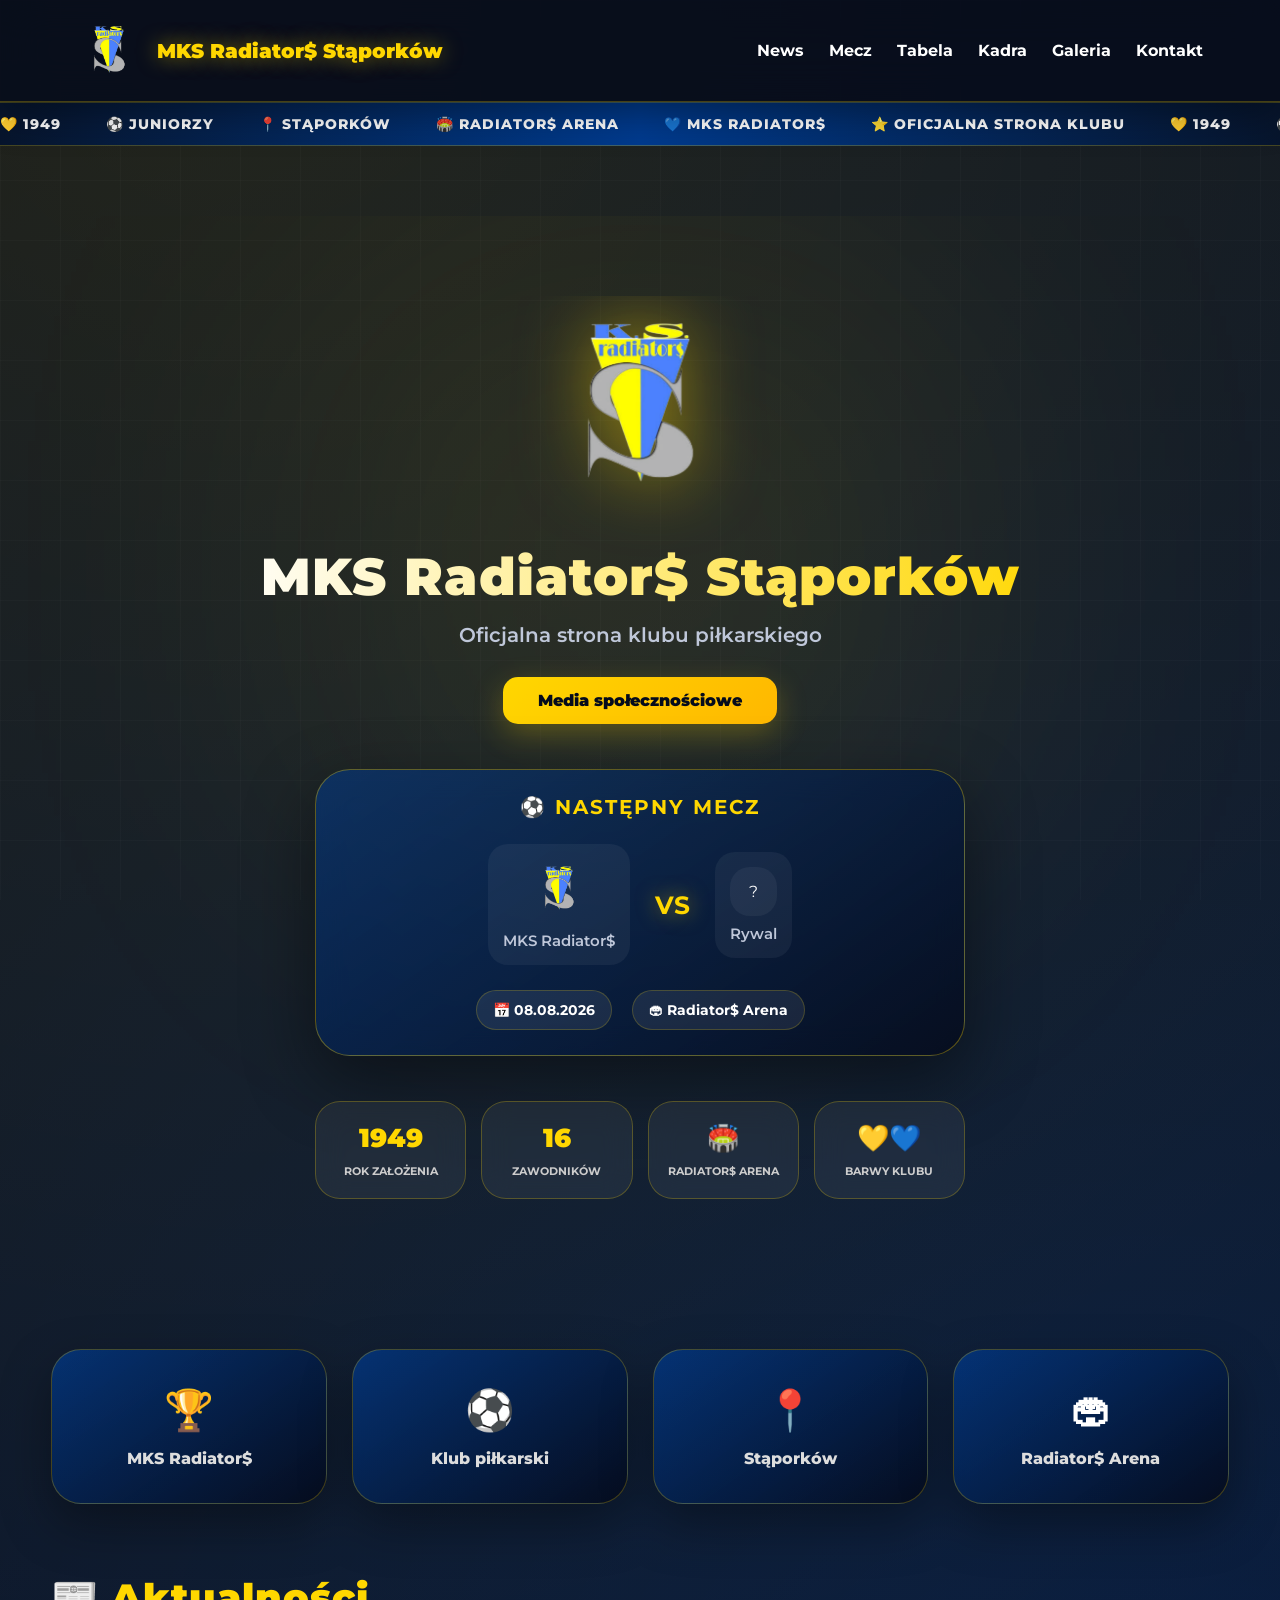
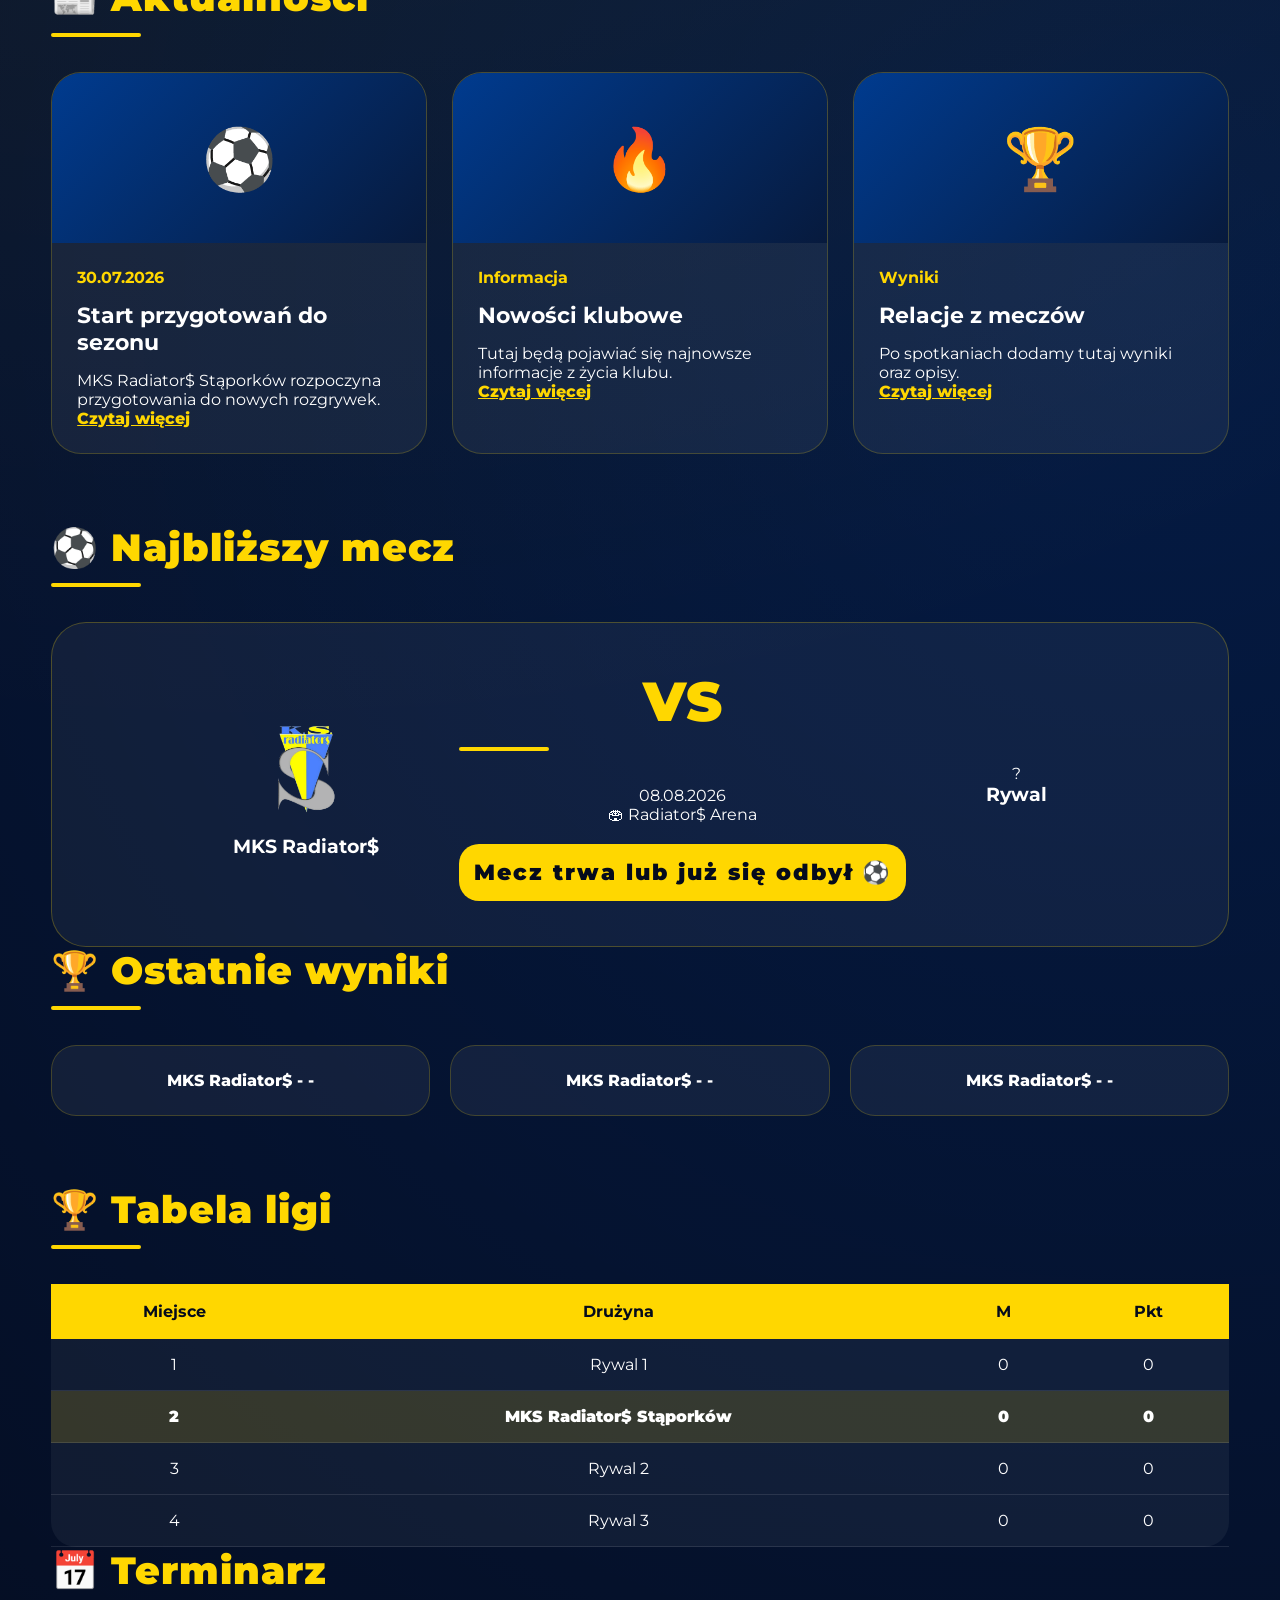
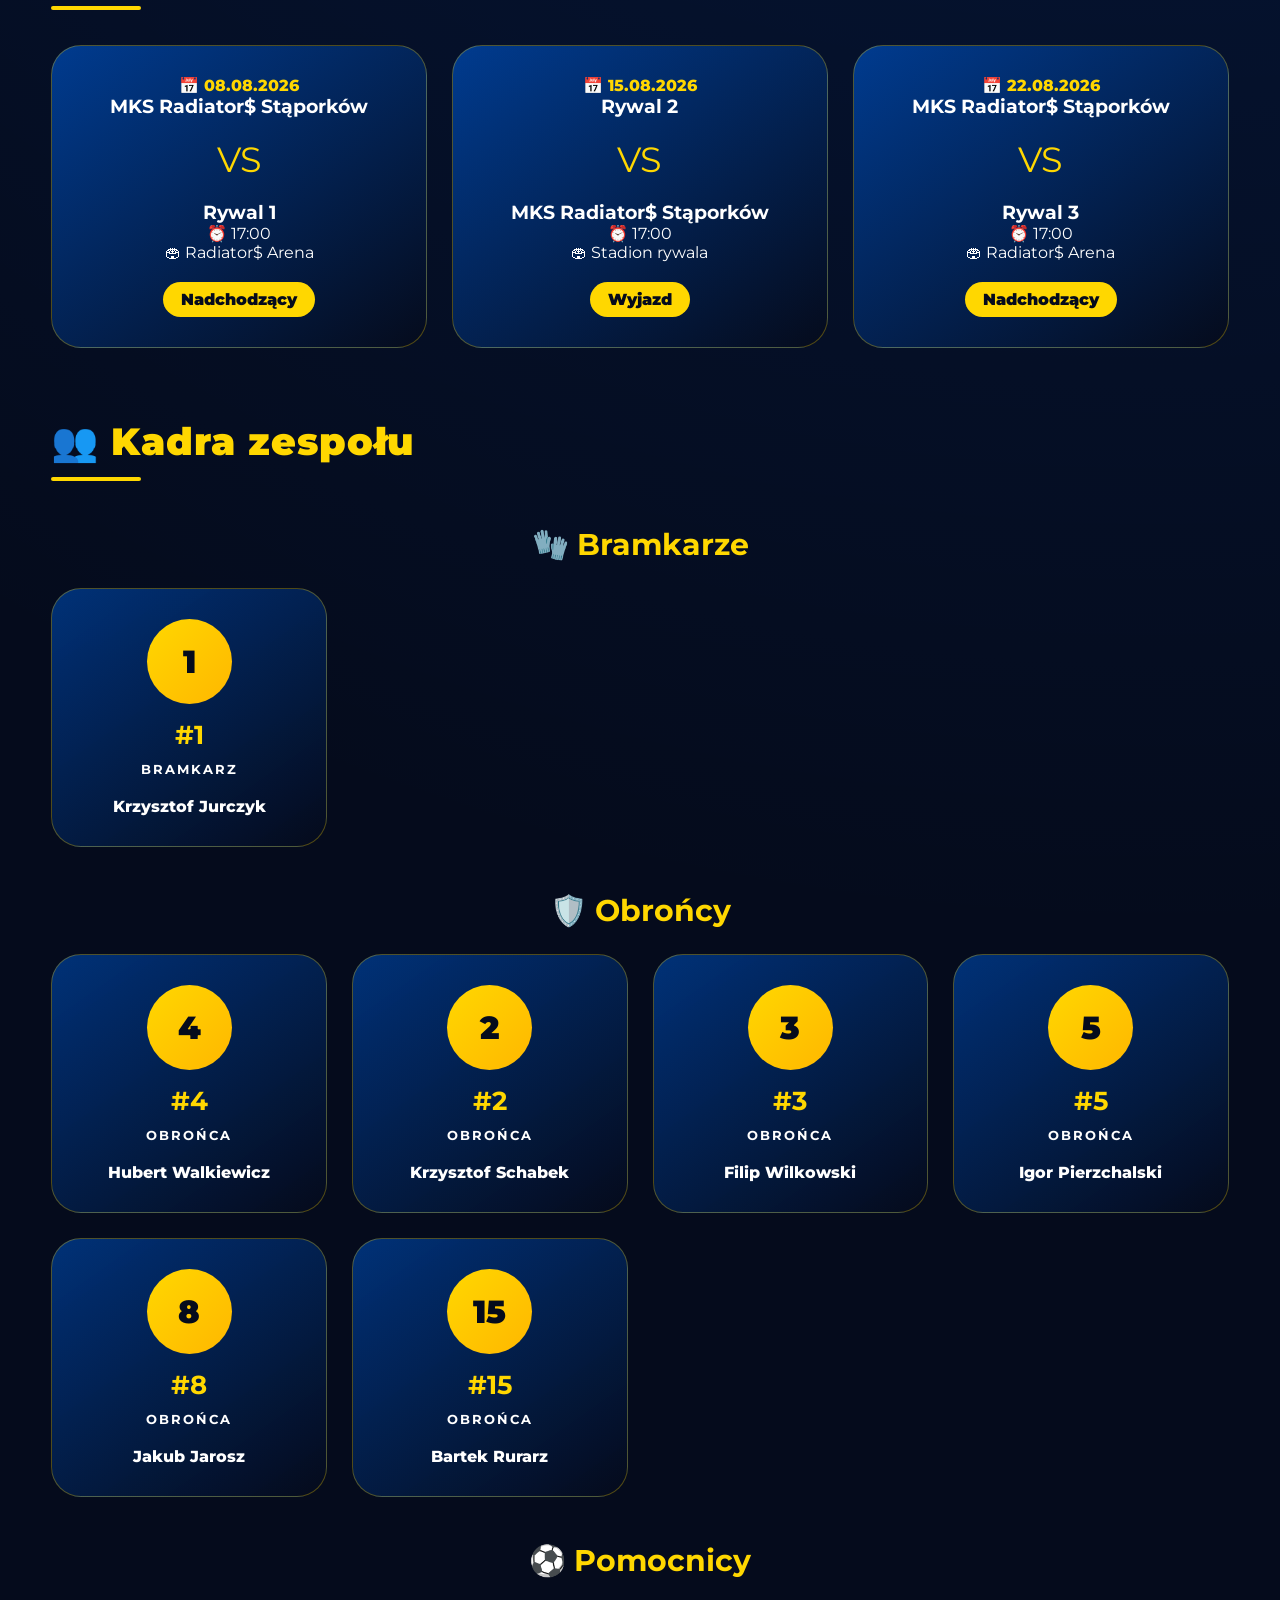
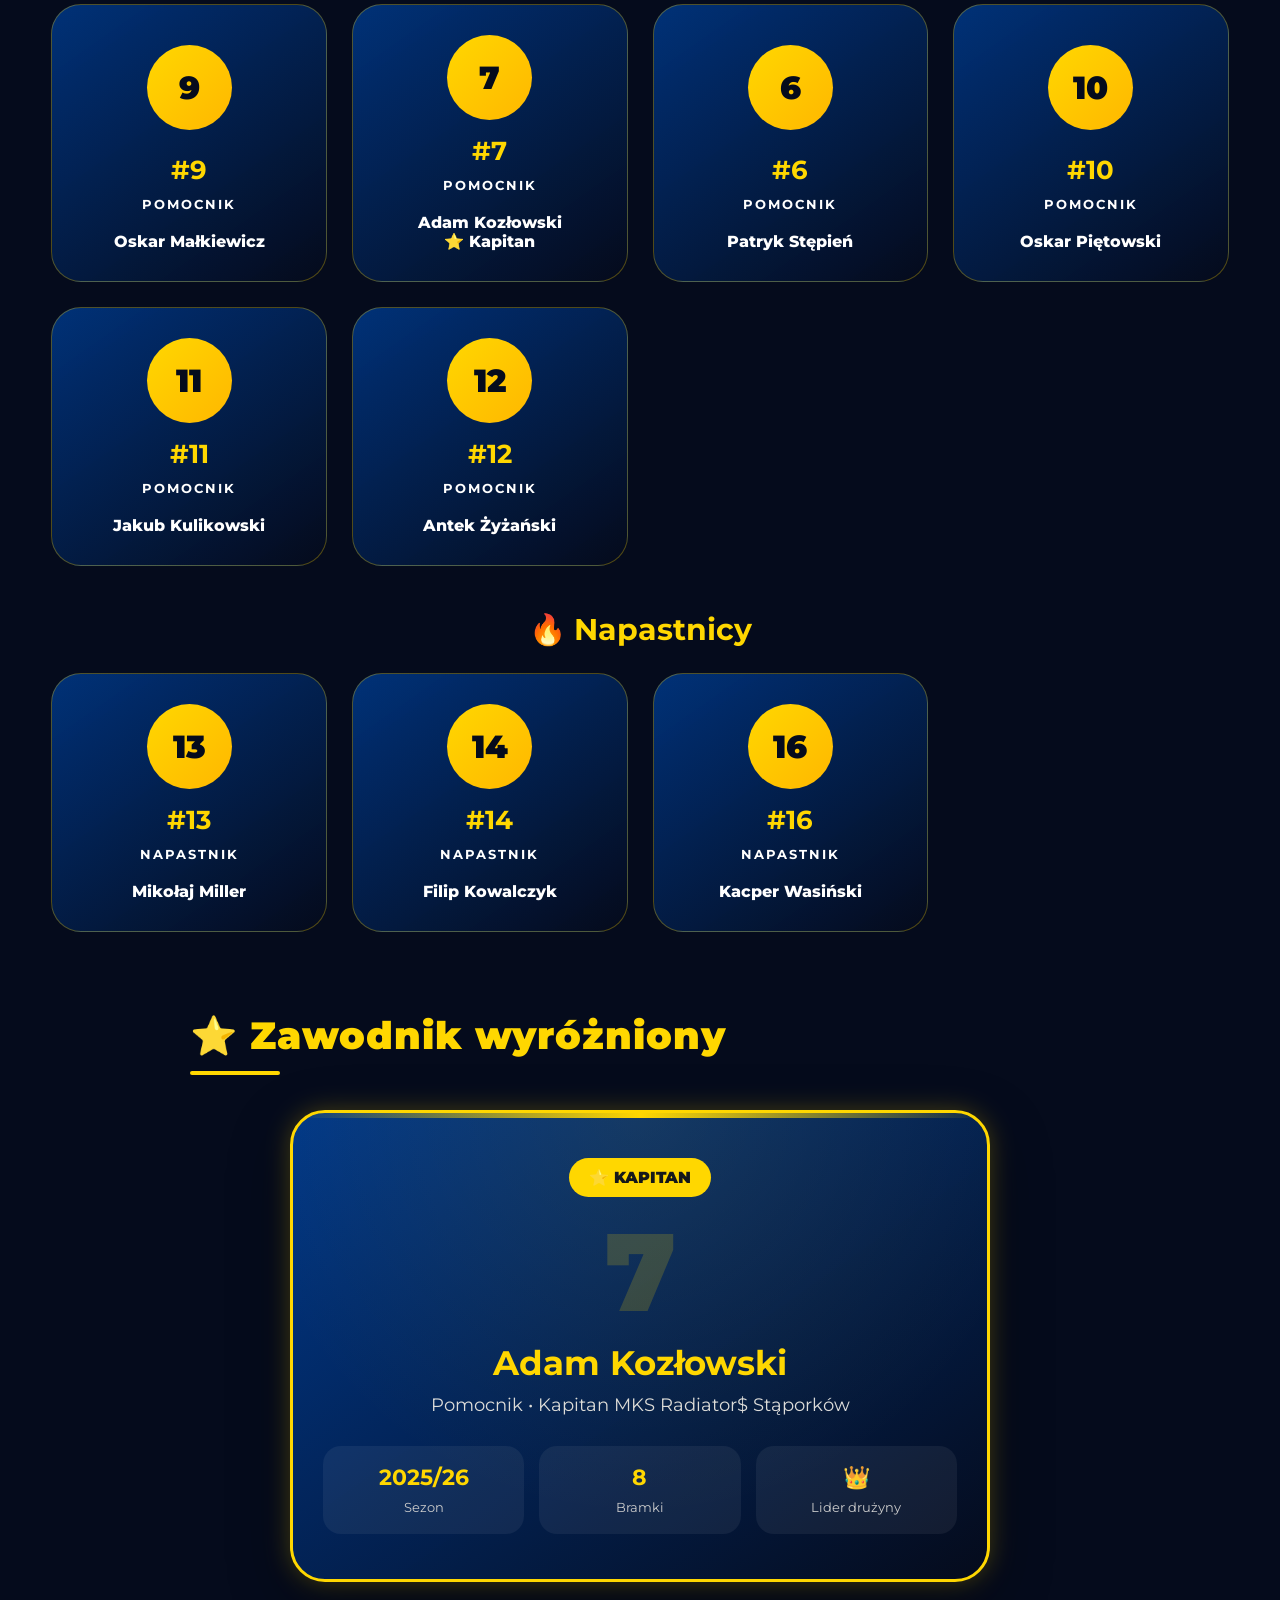
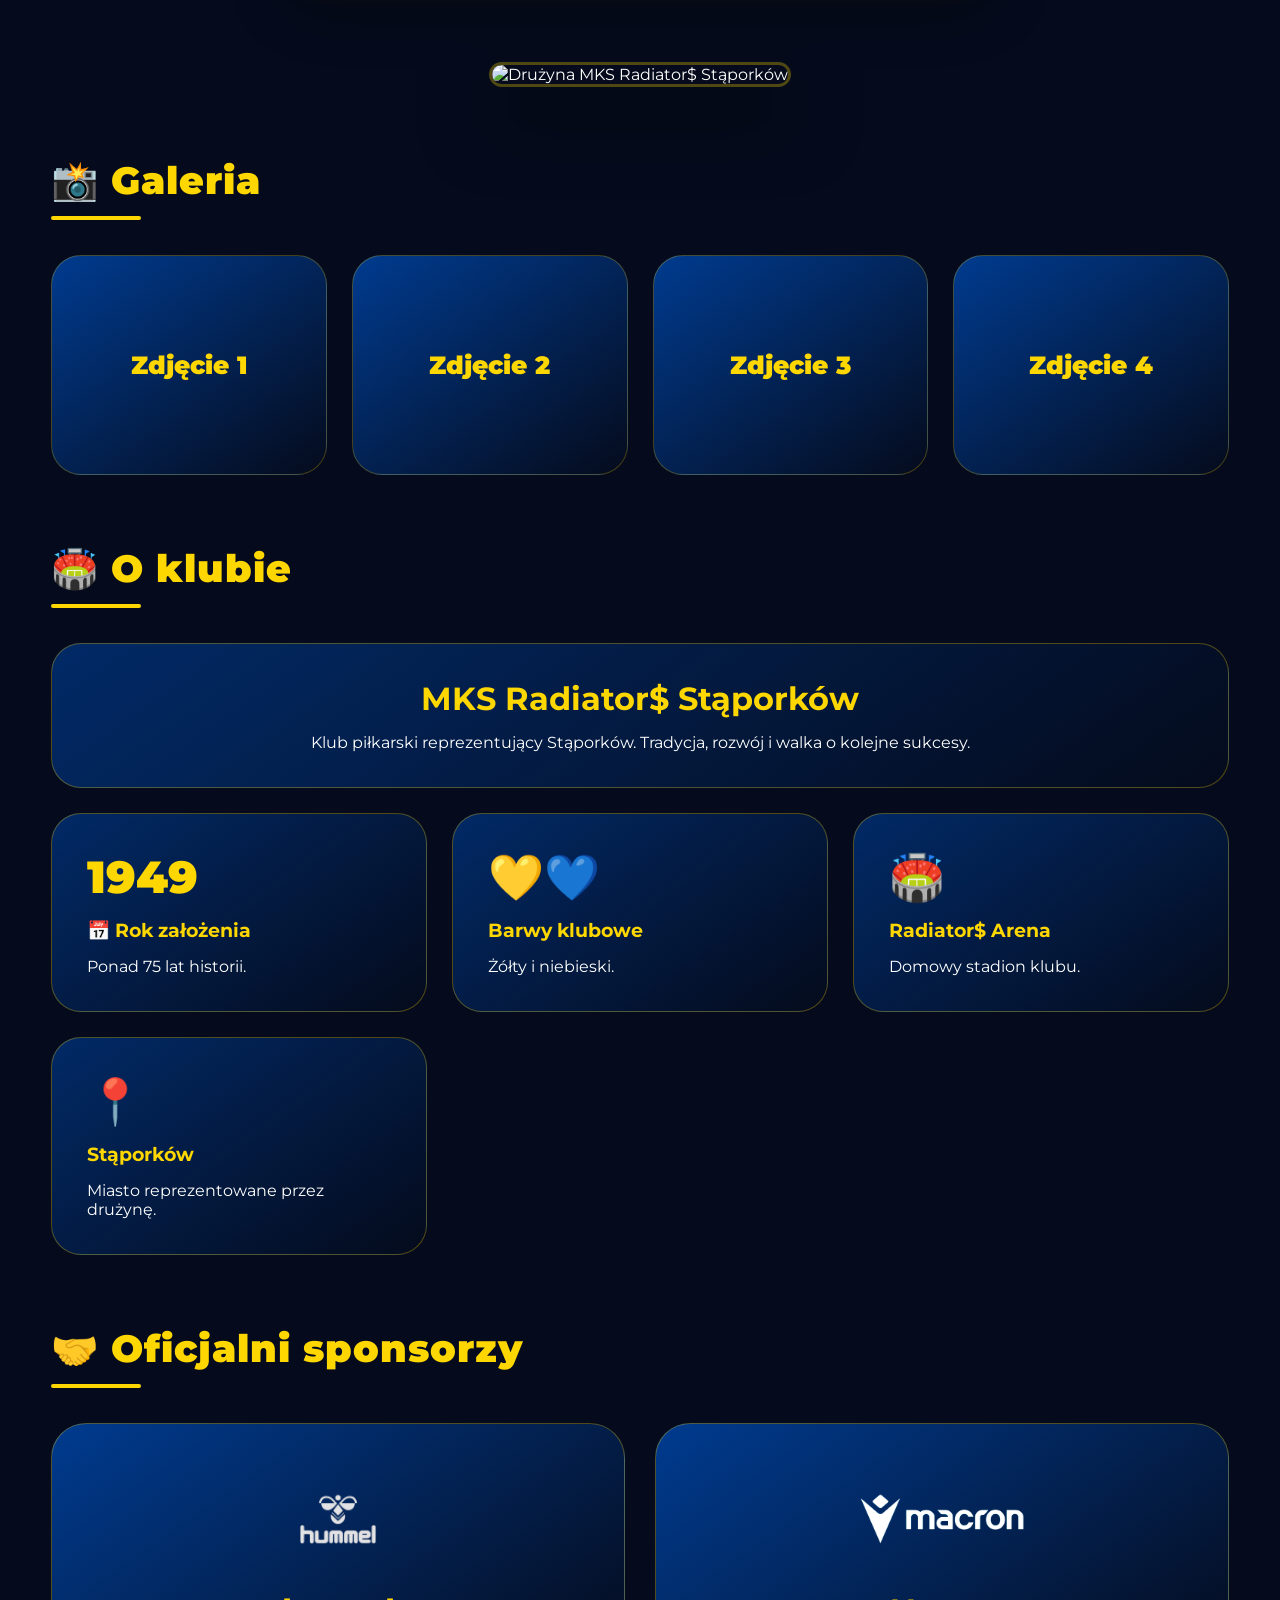
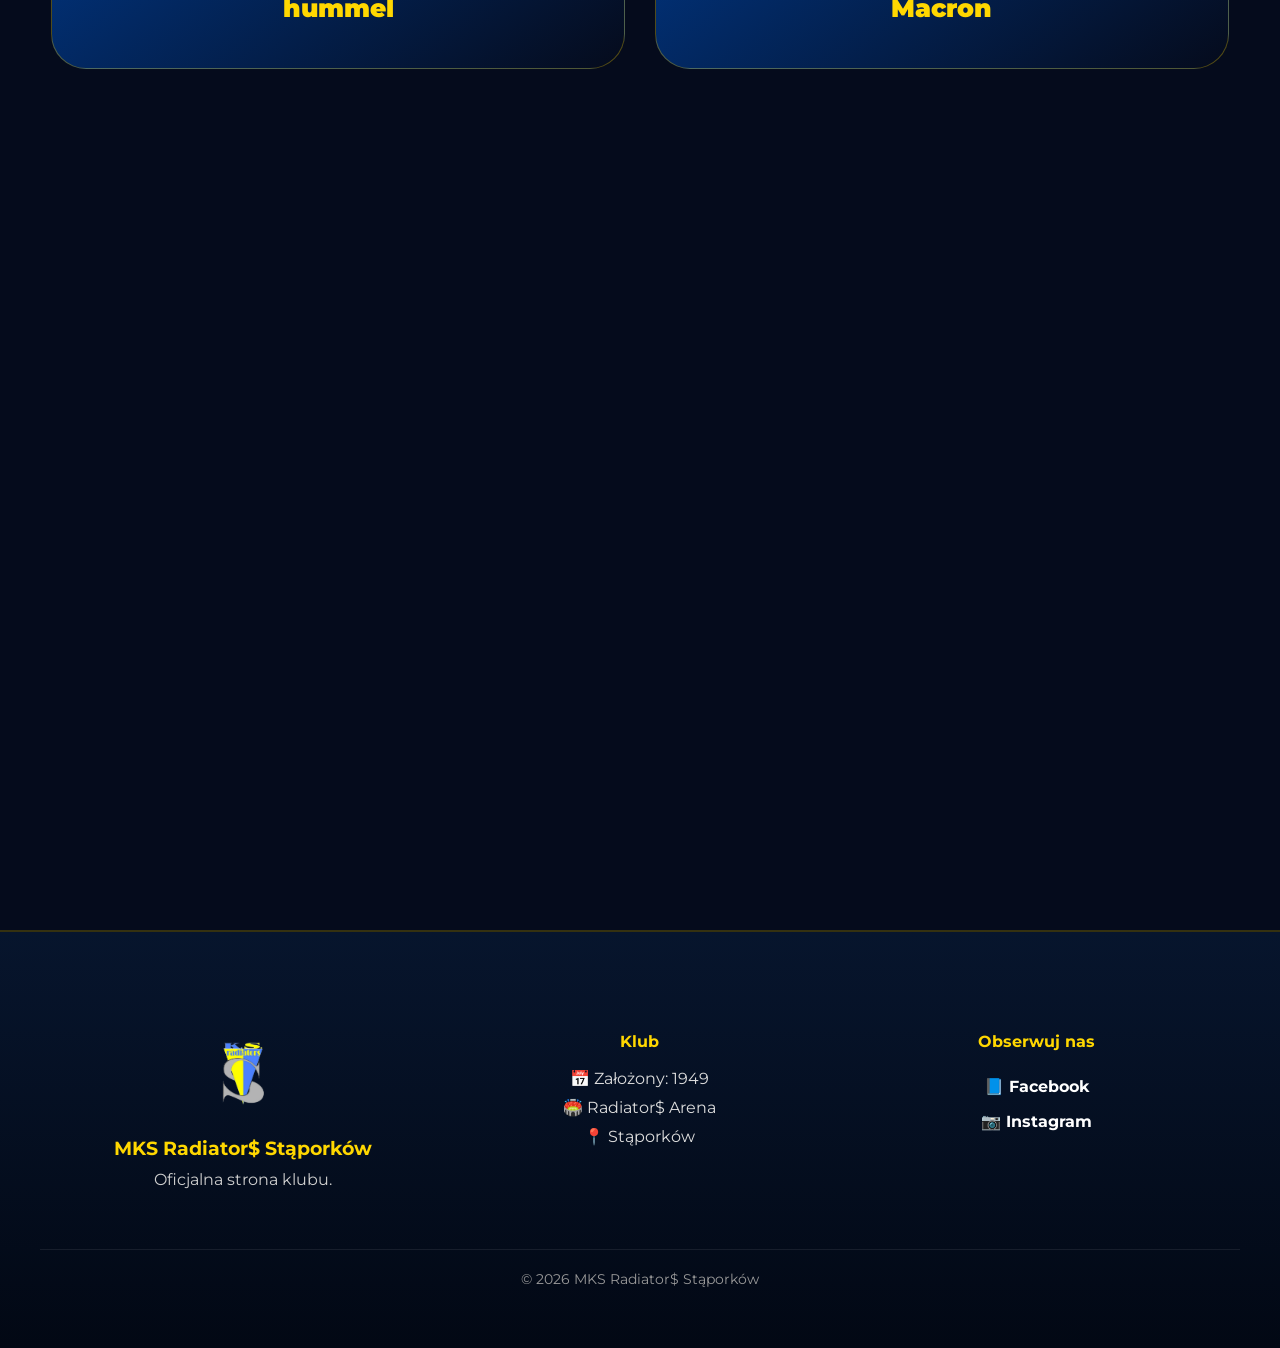
==== index.html @ 493e1e86 "Update index.html" ====
<!DOCTYPE html>
<html lang="pl">

<head>

<meta charset="UTF-8">
<meta name="viewport" content="width=device-width, initial-scale=1.0">

<title>MKS Radiator$ Stąporków</title>

<link rel="stylesheet" href="style.css">

</head>


<body>


<header>

<div class="logo">

<img src="herb.png.PNG" alt="Herb MKS Radiator$ Stąporków">

<span>MKS Radiator$ Stąporków</span>

</div>


<nav>

<a href="#news">News</a>
<a href="#mecz">Mecz</a>
<a href="#liga">Tabela</a>
<a href="#druzyna">Kadra</a>
<a href="#galeria">Galeria</a>
<a href="#kontakt">Kontakt</a>

</nav>

</header>


<div class="club-ticker">

<div class="ticker-track">

<span>💛 1949</span>
<span>⚽ JUNIORZY</span>
<span>📍 STĄPORKÓW</span>
<span>🏟️ RADIATOR$ ARENA</span>
<span>💙 MKS RADIATOR$</span>
<span>⭐ OFICJALNA STRONA KLUBU</span>

<span>💛 1949</span>
<span>⚽ JUNIORZY</span>
<span>📍 STĄPORKÓW</span>
<span>🏟️ RADIATOR$ ARENA</span>
<span>💙 MKS RADIATOR$</span>
<span>⭐ OFICJALNA STRONA KLUBU</span>

</div>

</div>



<section class="hero">

<div class="hero-content">


<img class="hero-logo" src="herb.png.PNG" alt="Herb">


<h1>MKS Radiator$ Stąporków</h1>


<p>
Oficjalna strona klubu piłkarskiego
</p>


<a class="btn" href="#kontakt">
Media społecznościowe
</a>



<div class="hero-match">


<h3>⚽ NASTĘPNY MECZ</h3>


<div class="hero-teams">


<div>

<img src="herb.png.PNG">

<p>MKS Radiator$</p>

</div>



<strong>VS</strong>



<div class="hero-enemy">

<div class="enemy-logo">
?
</div>

<p>Rywal</p>

</div>


</div>


<div class="hero-info">

<span>📅 08.08.2026</span>

<span>🏟 Radiator$ Arena</span>

</div>


</div>



<div class="club-stats">


<div>
<strong>1949</strong>
<span>ROK ZAŁOŻENIA</span>
</div>


<div>
<strong>16</strong>
<span>ZAWODNIKÓW</span>
</div>


<div>
<strong>🏟️</strong>
<span>RADIATOR$ ARENA</span>
</div>


<div>
<strong>💛💙</strong>
<span>BARWY KLUBU</span>
</div>


</div>


</div>

</section>



<section class="club-bar">


<div>
<strong>🏆</strong>
<p>MKS Radiator$</p>
</div>


<div>
<strong>⚽</strong>
<p>Klub piłkarski</p>
</div>


<div>
<strong>📍</strong>
<p>Stąporków</p>
</div>


<div>
<strong>🏟</strong>
<p>Radiator$ Arena</p>
</div>


</section>
<section id="news">

<h2>📰 Aktualności</h2>


<div class="news-container">


<div class="news-card">

<div class="news-placeholder">
⚽
</div>


<div class="news-content">

<span>30.07.2026</span>

<h3>Start przygotowań do sezonu</h3>

<p>
MKS Radiator$ Stąporków rozpoczyna przygotowania do nowych rozgrywek.
</p>

<a href="#">
Czytaj więcej
</a>

</div>

</div>



<div class="news-card">

<div class="news-placeholder">
🔥
</div>


<div class="news-content">

<span>Informacja</span>

<h3>Nowości klubowe</h3>

<p>
Tutaj będą pojawiać się najnowsze informacje z życia klubu.
</p>

<a href="#">
Czytaj więcej
</a>

</div>

</div>



<div class="news-card">

<div class="news-placeholder">
🏆
</div>


<div class="news-content">

<span>Wyniki</span>

<h3>Relacje z meczów</h3>

<p>
Po spotkaniach dodamy tutaj wyniki oraz opisy.
</p>

<a href="#">
Czytaj więcej
</a>

</div>

</div>


</div>

</section>





<section id="mecz">


<h2>⚽ Najbliższy mecz</h2>


<div class="next-match">


<div class="team">

<img src="herb.png.PNG" alt="MKS Radiator$">

<h3>MKS Radiator$</h3>

</div>



<div class="vs">

<h2>VS</h2>

<p>08.08.2026</p>

<p>🏟 Radiator$ Arena</p>


<div id="countdown">
Ładowanie...
</div>


</div>



<div class="team">


<div class="enemy-logo">
?
</div>


<h3>Rywal</h3>


</div>


</div>





<h2>🏆 Ostatnie wyniki</h2>


<div class="results">


<div>
MKS Radiator$ - -
</div>


<div>
MKS Radiator$ - -
</div>


<div>
MKS Radiator$ - -
</div>


</div>


</section>







<section id="liga">


<h2>🏆 Tabela ligi</h2>


<div class="table-box">


<table>


<tr>

<th>Miejsce</th>
<th>Drużyna</th>
<th>M</th>
<th>Pkt</th>

</tr>


<tr>

<td>1</td>
<td>Rywal 1</td>
<td>0</td>
<td>0</td>

</tr>



<tr class="our-team">

<td>2</td>

<td>
MKS Radiator$ Stąporków
</td>

<td>0</td>

<td>0</td>

</tr>



<tr>

<td>3</td>
<td>Rywal 2</td>
<td>0</td>
<td>0</td>

</tr>



<tr>

<td>4</td>
<td>Rywal 3</td>
<td>0</td>
<td>0</td>

</tr>


</table>


</div>




<h2>📅 Terminarz</h2>


<div class="fixtures">


<div class="match-card">


<div class="match-date">
📅 08.08.2026
</div>


<h3>
MKS Radiator$ Stąporków
</h3>


<div class="match-vs">
VS
</div>


<h3>
Rywal 1
</h3>


<p>
⏰ 17:00
</p>


<p>
🏟 Radiator$ Arena
</p>


<span class="match-status">
Nadchodzący
</span>


</div>





<div class="match-card">


<div class="match-date">
📅 15.08.2026
</div>


<h3>
Rywal 2
</h3>


<div class="match-vs">
VS
</div>


<h3>
MKS Radiator$ Stąporków
</h3>


<p>
⏰ 17:00
</p>


<p>
🏟 Stadion rywala
</p>


<span class="match-status">
Wyjazd
</span>


</div>





<div class="match-card">


<div class="match-date">
📅 22.08.2026
</div>


<h3>
MKS Radiator$ Stąporków
</h3>


<div class="match-vs">
VS
</div>


<h3>
Rywal 3
</h3>


<p>
⏰ 17:00
</p>


<p>
🏟 Radiator$ Arena
</p>


<span class="match-status">
Nadchodzący
</span>


</div>


</div>


</section>





<section id="druzyna">


<h2>👥 Kadra zespołu</h2>


<h3 class="position-title">
🧤 Bramkarze
</h3>


<div class="players">


<div class="player">

<div class="player-photo">
1
</div>

<h3>#1</h3>

<h4>Bramkarz</h4>

<p>
Krzysztof Jurczyk
</p>

</div>


</div>
<h3 class="position-title">
🛡️ Obrońcy
</h3>


<div class="players">


<div class="player">
<div class="player-photo">4</div>
<h3>#4</h3>
<h4>Obrońca</h4>
<p>Hubert Walkiewicz</p>
</div>


<div class="player">
<div class="player-photo">2</div>
<h3>#2</h3>
<h4>Obrońca</h4>
<p>Krzysztof Schabek</p>
</div>


<div class="player">
<div class="player-photo">3</div>
<h3>#3</h3>
<h4>Obrońca</h4>
<p>Filip Wilkowski</p>
</div>


<div class="player">
<div class="player-photo">5</div>
<h3>#5</h3>
<h4>Obrońca</h4>
<p>Igor Pierzchalski</p>
</div>


<div class="player">
<div class="player-photo">8</div>
<h3>#8</h3>
<h4>Obrońca</h4>
<p>Jakub Jarosz</p>
</div>


<div class="player">
<div class="player-photo">15</div>
<h3>#15</h3>
<h4>Obrońca</h4>
<p>Bartek Rurarz</p>
</div>


</div>




<h3 class="position-title">
⚽ Pomocnicy
</h3>


<div class="players">


<div class="player">
<div class="player-photo">9</div>
<h3>#9</h3>
<h4>Pomocnik</h4>
<p>Oskar Małkiewicz</p>
</div>


<div class="player">
<div class="player-photo">7</div>
<h3>#7</h3>
<h4>Pomocnik</h4>
<p>Adam Kozłowski<br>⭐ Kapitan</p>
</div>


<div class="player">
<div class="player-photo">6</div>
<h3>#6</h3>
<h4>Pomocnik</h4>
<p>Patryk Stępień</p>
</div>


<div class="player">
<div class="player-photo">10</div>
<h3>#10</h3>
<h4>Pomocnik</h4>
<p>Oskar Piętowski</p>
</div>


<div class="player">
<div class="player-photo">11</div>
<h3>#11</h3>
<h4>Pomocnik</h4>
<p>Jakub Kulikowski</p>
</div>


<div class="player">
<div class="player-photo">12</div>
<h3>#12</h3>
<h4>Pomocnik</h4>
<p>Antek Żyżański</p>
</div>


</div>





<h3 class="position-title">
🔥 Napastnicy
</h3>


<div class="players">


<div class="player">
<div class="player-photo">13</div>
<h3>#13</h3>
<h4>Napastnik</h4>
<p>Mikołaj Miller</p>
</div>


<div class="player">
<div class="player-photo">14</div>
<h3>#14</h3>
<h4>Napastnik</h4>
<p>Filip Kowalczyk</p>
</div>


<div class="player">
<div class="player-photo">16</div>
<h3>#16</h3>
<h4>Napastnik</h4>
<p>Kacper Wasiński</p>
</div>


</div>


</section>






<section id="gwiazda">

<h2>⭐ Zawodnik wyróżniony</h2>


<div class="featured-player">


<div class="featured-badge">
⭐ KAPITAN
</div>


<div class="featured-number">
7
</div>


<h3>Adam Kozłowski</h3>


<p>
Pomocnik • Kapitan MKS Radiator$ Stąporków
</p>



<div class="featured-stats">


<div>
<strong>2025/26</strong>
<span>Sezon</span>
</div>


<div>
<strong>8</strong>
<span>Bramki</span>
</div>


<div>
<strong>👑</strong>
<span>Lider drużyny</span>
</div>


</div>


</div>

</section>







<section class="team-photo">

<img src="druzyna.jpg" alt="Drużyna MKS Radiator$ Stąporków">

</section>







<section id="galeria">


<h2>📸 Galeria</h2>


<div class="gallery">


<div>Zdjęcie 1</div>

<div>Zdjęcie 2</div>

<div>Zdjęcie 3</div>

<div>Zdjęcie 4</div>


</div>


</section>







<section id="klub">


<h2>🏟️ O klubie</h2>


<div class="club-info">


<div class="club-box main-club-box">

<h3>MKS Radiator$ Stąporków</h3>

<p>
Klub piłkarski reprezentujący Stąporków.
Tradycja, rozwój i walka o kolejne sukcesy.
</p>

</div>



<div class="club-box">

<div class="club-number">
1949
</div>

<h3>📅 Rok założenia</h3>

<p>
Ponad 75 lat historii.
</p>

</div>



<div class="club-box">

<div class="club-number">
💛💙
</div>

<h3>Barwy klubowe</h3>

<p>
Żółty i niebieski.
</p>

</div>



<div class="club-box">

<div class="club-number">
🏟️
</div>

<h3>Radiator$ Arena</h3>

<p>
Domowy stadion klubu.
</p>

</div>



<div class="club-box">

<div class="club-number">
📍
</div>

<h3>Stąporków</h3>

<p>
Miasto reprezentowane przez drużynę.
</p>

</div>


</div>


</section>






<section id="sponsorzy">


<h2>🤝 Oficjalni sponsorzy</h2>


<div class="sponsors">


<div class="sponsor-card">

<img src="hummel.png.PNG">

<p>hummel</p>

</div>



<div class="sponsor-card">

<img src="macron.png.PNG">

<p>Macron</p>

</div>


</div>


</section>







<section id="kibice">


<h2>💛 Strefa Kibica 💙</h2>


<div class="fans-box">


<h3>Razem tworzymy MKS Radiator$ Stąporków!</h3>


<p>
Śledź klub w mediach społecznościowych i wspieraj drużynę.
</p>



<div class="fans-buttons">


<a href="https://www.facebook.com/share/14hkRyNvZ5r/?mibextid=wwXIfr" target="_blank" rel="noopener">
📘 Facebook
</a>


<a href="https://www.instagram.com/mks.radiators.staporkow" target="_blank" rel="noopener">
📷 Instagram
</a>


</div>


</div>


</section>






<section id="kontakt">


<h2>📱 Kontakt</h2>


<p>
Facebook:
<br>
<a href="https://www.facebook.com/share/14hkRyNvZ5r/?mibextid=wwXIfr" target="_blank">
MKS Radiator$ Stąporków
</a>
</p>


<p>
Instagram:
<br>
<a href="https://www.instagram.com/mks.radiators.staporkow" target="_blank">
@mks.radiators.staporkow
</a>
</p>


</section>







<footer>


<div class="footer-container">


<div class="footer-left">

<img src="herb.png.PNG">

<h3>MKS Radiator$ Stąporków</h3>

<p>
Oficjalna strona klubu.
</p>

</div>



<div class="footer-center">

<h4>Klub</h4>

<p>📅 Założony: 1949</p>
<p>🏟️ Radiator$ Arena</p>
<p>📍 Stąporków</p>

</div>



<div class="footer-right">

<h4>Obserwuj nas</h4>

<a href="https://www.facebook.com/share/14hkRyNvZ5r/?mibextid=wwXIfr">
📘 Facebook
</a>


<a href="https://www.instagram.com/mks.radiators.staporkow">
📷 Instagram
</a>


</div>


</div>



<div class="footer-bottom">

© 2026 MKS Radiator$ Stąporków

</div>


</footer>





<script src="script.js"></script>


</body>

</html>
---- style.css ----
/* ===== MKS RADIATOR$ PREMIUM DESIGN ===== */

@import url('https://fonts.googleapis.com/css2?family=Montserrat:wght@400;600;700;800;900&display=swap');


*{
    margin:0;
    padding:0;
    box-sizing:border-box;
}


html{
    scroll-behavior:smooth;
}


body{

    font-family:'Montserrat',Arial,sans-serif;

    background:
    radial-gradient(circle at 20% 0%,rgba(255,215,0,.12),transparent 25%),
    radial-gradient(circle at 90% 20%,rgba(0,100,255,.18),transparent 30%),
    #050b1c;

    color:white;

    overflow-x:hidden;

}



body::before{

    content:"";

    position:fixed;

    inset:0;

    background-image:

    linear-gradient(
    rgba(255,255,255,.02) 1px,
    transparent 1px
    ),
    linear-gradient(
    90deg,
    rgba(255,255,255,.02) 1px,
    transparent 1px
    );

    background-size:60px 60px;

    pointer-events:none;

    z-index:-1;

}



/* ===== HEADER ===== */


header{

    position:sticky;

    top:0;

    z-index:1000;

    display:flex;

    justify-content:space-between;

    align-items:center;

    padding:18px 6%;


    background:

    rgba(5,11,28,.85);

    backdrop-filter:blur(20px);


    border-bottom:

    1px solid rgba(255,215,0,.25);

}



.logo{

    display:flex;

    align-items:center;

    gap:15px;

}



.logo img{

    width:65px;

    height:65px;

    object-fit:contain;

}



.logo span{

    font-size:20px;

    font-weight:900;

    color:#FFD700;

}



nav{

    display:flex;

    gap:25px;

}



nav a{

    color:white;

    font-weight:700;

    text-decoration:none;

    transition:.3s;

    position:relative;

}



nav a:hover{

    color:#FFD700;

}



nav a::after{

    content:"";

    position:absolute;

    bottom:-8px;

    left:0;

    width:0;

    height:3px;

    background:#FFD700;

    transition:.3s;

}



nav a:hover::after{

    width:100%;

}



/* ===== HERO ===== */


.hero{

    min-height:85vh;

    width:100%;

    display:flex;

    justify-content:center;

    align-items:center;

    text-align:center;

    padding:80px 20px;

}



.hero-content{

    max-width:900px;

}



.hero-logo{

    width:220px;

    height:220px;

    object-fit:contain;

    filter:

    drop-shadow(0 0 35px rgba(255,215,0,.5));

}



.hero h1{

    margin-top:25px;

    font-size:60px;

    font-weight:900;

}



.hero p{

    margin:20px;

    font-size:22px;

    color:#ccc;

}



.btn{

    display:inline-block;

    padding:15px 35px;

    border-radius:50px;

    background:#FFD700;

    color:#050b1c;

    font-weight:900;

    text-decoration:none;

    transition:.3s;

}



.btn:hover{

    transform:translateY(-5px);

    box-shadow:0 15px 40px rgba(255,215,0,.35);

}



/* ===== PANEL MECZU ===== */


.hero-match{

    margin-top:45px;

    padding:35px;

    background:

    rgba(255,255,255,.06);

    border-radius:30px;

    border:

    1px solid rgba(255,215,0,.3);

    backdrop-filter:blur(15px);

}


.hero-match h3{

    color:#FFD700;

    margin-bottom:25px;

}



.hero-teams{

    display:flex;

    justify-content:center;

    align-items:center;

    gap:50px;

}



.hero-teams img{

    width:80px;

    height:80px;

    object-fit:contain;

}



.hero-teams strong{

    font-size:35px;

    color:#FFD700;

}
/* ===== GLOBALNE SEKCJE ===== */


section{

    width:min(1250px,92%);

    margin:70px auto;

}



section h2{

    color:#FFD700;

    font-size:38px;

    font-weight:900;

    letter-spacing:1px;

    margin-bottom:35px;

}



section h2::after{

    content:"";

    display:block;

    width:90px;

    height:4px;

    margin-top:12px;

    background:#FFD700;

    border-radius:10px;

}



/* ===== CLUB BAR ===== */


.club-bar{

    display:grid;

    grid-template-columns:repeat(4,1fr);

    gap:25px;

}



.club-bar div{

    padding:35px 20px;

    text-align:center;

    border-radius:30px;

    background:

    linear-gradient(
    145deg,
    rgba(0,59,143,.7),
    rgba(5,11,28,.9)
    );

    border:

    1px solid rgba(255,215,0,.25);

    box-shadow:

    0 20px 50px rgba(0,0,0,.35);

    transition:.3s;

}



.club-bar div:hover{

    transform:translateY(-10px);

    border-color:#FFD700;

}



.club-bar strong{

    display:block;

    font-size:40px;

    margin-bottom:15px;

}



.club-bar p{

    font-weight:800;

    color:#ddd;

}





/* ===== AKTUALNOŚCI ===== */


.news-container{

    display:grid;

    grid-template-columns:repeat(3,1fr);

    gap:25px;

}



.news-card{

    overflow:hidden;

    border-radius:30px;

    background:

    rgba(255,255,255,.06);

    border:

    1px solid rgba(255,215,0,.2);

    transition:.35s;

}



.news-card:hover{

    transform:translateY(-10px);

    border-color:#FFD700;

}



.news-placeholder{

    height:170px;

    display:flex;

    align-items:center;

    justify-content:center;

    font-size:60px;

    background:

    linear-gradient(
    135deg,
    #003B8F,
    #071A3D
    );

}



.news-content{

    padding:25px;

}



.news-content span{

    color:#FFD700;

    font-weight:700;

}



.news-content h3{

    margin:15px 0;

    font-size:22px;

}



.news-content a{

    color:#FFD700;

    font-weight:800;

}





/* ===== MECZ ===== */


.next-match{

    display:flex;

    justify-content:center;

    align-items:center;

    gap:80px;

    padding:45px;

    border-radius:35px;

    background:

    rgba(255,255,255,.05);

    border:

    1px solid rgba(255,215,0,.25);

}



.team{

    text-align:center;

}



.team img{

    width:120px;

    height:120px;

    object-fit:contain;

}



.vs{

    text-align:center;

}



.vs h2{

    font-size:55px;

}



#countdown{

    margin-top:20px;

    padding:15px;

    border-radius:20px;

    background:#FFD700;

    color:#050b1c;

    font-weight:900;

}





/* ===== WYNIKI ===== */


.results{

    display:grid;

    grid-template-columns:repeat(3,1fr);

    gap:20px;

}



.results div{

    padding:25px;

    border-radius:25px;

    text-align:center;

    background:

    rgba(255,255,255,.06);

    border:

    1px solid rgba(255,215,0,.2);

    font-weight:800;

}





/* ===== TABELA ===== */


.table-box{

    overflow-x:auto;

}



table{

    width:100%;

    border-collapse:collapse;

    background:

    rgba(255,255,255,.05);

    border-radius:25px;

}



th{

    background:#FFD700;

    color:#050b1c;

    padding:18px;

}



td{

    padding:16px;

    text-align:center;

    border-bottom:

    1px solid rgba(255,255,255,.1);

}



tr:hover{

    background:rgba(255,215,0,.08);

}



.our-team{

    background:

    rgba(255,215,0,.15);

    font-weight:900;

}





/* ===== TERMINARZ ===== */


.fixtures{

    display:grid;

    grid-template-columns:repeat(3,1fr);

    gap:25px;

}



.match-card{

    padding:30px;

    text-align:center;

    border-radius:30px;

    background:

    linear-gradient(
    145deg,
    #003B8F,
    #050b1c
    );

    border:

    1px solid rgba(255,215,0,.3);

}



.match-date{

    color:#FFD700;

    font-weight:800;

}



.match-vs{

    font-size:35px;

    color:#FFD700;

    margin:20px;

}



.match-status{

    display:inline-block;

    margin-top:20px;

    padding:8px 18px;

    border-radius:20px;

    background:#FFD700;

    color:#050b1c;

    font-weight:900;

}
/* ===== KADRA ===== */


.players{

    display:grid;

    grid-template-columns:repeat(4,1fr);

    gap:25px;

}



.position-title{

    margin:45px 0 25px;

    text-align:center;

    color:#FFD700;

    font-size:30px;

}



.player{

    padding:30px 20px;

    text-align:center;

    border-radius:30px;

    background:

    linear-gradient(
    145deg,
    #003B8F,
    #050b1c
    );

    border:

    1px solid rgba(255,215,0,.3);

    transition:.35s;

}



.player:hover{

    transform:translateY(-10px);

    box-shadow:

    0 20px 50px rgba(255,215,0,.2);

    border-color:#FFD700;

}



.player-photo{

    width:120px;

    height:120px;

    margin:auto;

    display:flex;

    justify-content:center;

    align-items:center;

    border-radius:50%;

    background:

    rgba(255,255,255,.08);

    border:3px solid #FFD700;

    font-size:40px;

    font-weight:900;

}



.player h3{

    color:#FFD700;

    margin-top:20px;

}



.player h4{

    color:#ccc;

    margin:10px;

}



/* ===== ZDJĘCIE DRUŻYNY ===== */


.team-photo{

    text-align:center;

}



.team-photo img{

    width:100%;

    max-width:1000px;

    height:auto;

    object-fit:contain;

    border-radius:35px;

    border:

    3px solid rgba(255,215,0,.3);

    box-shadow:

    0 30px 70px rgba(0,0,0,.5);

}





/* ===== GALERIA ===== */


.gallery{

    display:grid;

    grid-template-columns:repeat(4,1fr);

    gap:25px;

}



.gallery div{

    height:220px;

    display:flex;

    justify-content:center;

    align-items:center;

    border-radius:30px;

    background:

    linear-gradient(
    145deg,
    #003B8F,
    #050b1c
    );

    color:#FFD700;

    font-size:25px;

    font-weight:900;

    border:

    1px solid rgba(255,215,0,.25);

    transition:.3s;

}



.gallery div:hover{

    transform:scale(1.03);

    border-color:#FFD700;

}





/* ===== KLUB ===== */


.club-info{

    display:grid;

    grid-template-columns:repeat(3,1fr);

    gap:25px;

}



.club-box{

    padding:35px;

    border-radius:30px;

    background:

    rgba(255,255,255,.06);

    border:

    1px solid rgba(255,215,0,.25);

}



.club-box h3{

    color:#FFD700;

    margin-bottom:15px;

}





/* ===== SEZONY ===== */


.season-menu{

    display:flex;

    justify-content:center;

    gap:20px;

    margin-bottom:30px;

}



.season-btn{

    padding:15px 30px;

    border-radius:50px;

    background:#FFD700;

    color:#050b1c;

    font-weight:900;

}



.season-box{

    padding:35px;

    border-radius:30px;

    background:

    rgba(255,255,255,.06);

    border:

    1px solid rgba(255,215,0,.25);

    margin-bottom:30px;

}



.season-stats{

    display:grid;

    grid-template-columns:repeat(4,1fr);

    gap:20px;

    margin-top:25px;

}



.season-stats div{

    padding:20px;

    text-align:center;

    border-radius:20px;

    background:

    rgba(0,0,0,.25);

}





/* ===== SPONSORZY ===== */


.sponsors{

    display:grid;

    grid-template-columns:repeat(2,1fr);

    gap:30px;

}



.sponsor-card{

    padding:45px;

    text-align:center;

    border-radius:35px;

    background:

    linear-gradient(
    145deg,
    #003B8F,
    #050b1c
    );

    border:

    1px solid rgba(255,215,0,.3);

}



.sponsor-card img{

    width:220px;

    max-width:100%;

    height:100px;

    object-fit:contain;

}



.sponsor-card p{

    margin-top:20px;

    color:#FFD700;

    font-size:25px;

    font-weight:900;

}





/* ===== FOOTER ===== */


footer{

    padding:40px;

    text-align:center;

    background:#020611;

    color:#aaa;

}





/* ===== ANIMACJE ===== */


section{

    animation:show .8s ease;

}



@keyframes show{

    from{

        opacity:0;

        transform:translateY(30px);

    }


    to{

        opacity:1;

        transform:translateY(0);

    }

}





/* ===== TELEFON ===== */


@media(max-width:900px){


header{

    flex-direction:column;

    gap:20px;

}



nav{

    flex-wrap:wrap;

    justify-content:center;

}



.club-bar,
.players,
.news-container,
.results,
.fixtures,
.club-info{

    grid-template-columns:repeat(2,1fr);

}



.hero h1{

    font-size:38px;

}



.next-match{

    flex-direction:column;

    gap:35px;

}



.gallery{

    grid-template-columns:repeat(2,1fr);

}



.season-stats{

    grid-template-columns:repeat(2,1fr);

}


}




@media(max-width:600px){


.club-bar,
.players,
.news-container,
.results,
.fixtures,
.club-info,
.gallery,
.sponsors{

    grid-template-columns:1fr;

}



.hero-logo{

    width:150px;

    height:150px;

}



.hero h1{

    font-size:30px;

}



section{

    width:94%;

}



}
/* ===== HERO TEXT PREMIUM ===== */


.hero h1{

    font-size:52px;

    font-weight:900;

    letter-spacing:1px;

    background:

    linear-gradient(
    90deg,
    #ffffff,
    #FFD700
    );

    -webkit-background-clip:text;

    color:transparent;

    margin-top:25px;

}



.hero p{

    color:#bfc7d9;

    font-size:20px;

    font-weight:600;

    margin:15px 0 30px;

}



/* przycisk */

.btn{

    background:

    linear-gradient(
    135deg,
    #FFD700,
    #ffb700
    );

    padding:14px 35px;

    border-radius:15px;

    box-shadow:

    0 10px 30px rgba(255,215,0,.25);

}





/* ===== PANEL NASTĘPNY MECZ ===== */


.hero-match{

    margin-top:45px;

    background:

    linear-gradient(
    145deg,
    rgba(0,59,143,.55),
    rgba(5,11,28,.85)
    );

    border:

    1px solid rgba(255,215,0,.35);

    border-radius:35px;

    padding:30px;

    box-shadow:

    0 25px 70px rgba(0,0,0,.45);

}



.hero-match h3{

    font-size:22px;

    letter-spacing:2px;

    text-transform:uppercase;

    color:#FFD700;

}



.hero-teams div{

    background:

    rgba(255,255,255,.05);

    padding:15px;

    border-radius:20px;

}



.hero-teams p{

    margin:8px 0 0;

    font-size:15px;

}



.hero-teams strong{

    color:#FFD700;

    text-shadow:

    0 0 20px rgba(255,215,0,.5);

}



.hero-info{

    margin-top:25px;

    display:flex;

    justify-content:center;

    gap:20px;

    flex-wrap:wrap;

}



.hero-info span{

    padding:12px 20px;

    background:

    rgba(255,255,255,.08);

    border-radius:30px;

    font-weight:700;

    border:

    1px solid rgba(255,215,0,.2);

}
/* ===== PREMIUM ANIMACJE ===== */


.hero-logo{

    animation:logoIn 1.2s ease forwards;

}



.hero h1{

    animation:textIn 1s .2s ease forwards;

    opacity:0;

}



.hero p{

    animation:textIn 1s .4s ease forwards;

    opacity:0;

}



.hero .btn{

    animation:textIn 1s .6s ease forwards;

    opacity:0;

}



.hero-match{

    animation:matchIn 1s .8s ease forwards;

    opacity:0;

}



@keyframes logoIn{

    from{

        opacity:0;

        transform:scale(.7) rotate(-10deg);

    }


    to{

        opacity:1;

        transform:scale(1) rotate(0);

    }

}



@keyframes textIn{

    from{

        opacity:0;

        transform:translateY(30px);

    }


    to{

        opacity:1;

        transform:translateY(0);

    }

}



@keyframes matchIn{

    from{

        opacity:0;

        transform:translateY(40px);

    }


    to{

        opacity:1;

        transform:translateY(0);

    }

}





/* ===== SEKCJE POJAWIAJĄ SIĘ PŁYNNIE ===== */


.club-bar div,
.news-card,
.player,
.match-card,
.sponsor-card,
.club-box,
.season-box{

    transition:.35s;

}



.club-bar div:hover,
.news-card:hover,
.player:hover,
.match-card:hover,
.sponsor-card:hover,
.club-box:hover,
.season-box:hover{

    transform:translateY(-8px);

}
 
/* ===== PREMIUM LIGHT EFFECT ===== */


.hero::before{

    content:"";

    position:absolute;

    width:500px;

    height:500px;

    background:#FFD700;

    filter:blur(180px);

    opacity:.12;

    top:100px;

    left:50%;

    transform:translateX(-50%);

    pointer-events:none;

}



.hero{

    position:relative;

}



.logo span{

    text-shadow:

    0 0 20px rgba(255,215,0,.5);

}
#countdown{

    font-size:22px;

    letter-spacing:2px;

    position:relative;

    overflow:hidden;

}


#countdown::before{

    content:"";

    position:absolute;

    top:0;

    left:-100%;

    width:100%;

    height:100%;

    background:

    linear-gradient(
    90deg,
    transparent,
    rgba(255,255,255,.5),
    transparent
    );

    animation:shine 3s infinite;

}


@keyframes shine{

    100%{

        left:100%;

    }

}
.hero-logo{

    animation:

    logoFloat 4s ease-in-out infinite;

}


@keyframes logoFloat{

    0%,100%{

        transform:translateY(0);

    }

    50%{

        transform:translateY(-12px);

    }

}
header{

    box-shadow:

    0 10px 40px rgba(0,0,0,.4);

}


nav a{

    transition:.3s;

}


nav a:hover{

    transform:translateY(-3px);

}
/* ===== CLUB STATS BAR ===== */


.club-stats{

    margin-top:45px;

    display:grid;

    grid-template-columns:repeat(4,1fr);

    gap:20px;

}


.club-stats div{

    padding:25px 15px;

    border-radius:25px;

    background:

    rgba(255,255,255,.06);

    border:

    1px solid rgba(255,215,0,.25);

    backdrop-filter:blur(15px);

    transition:.3s;

}



.club-stats div:hover{

    transform:translateY(-8px);

    border-color:#FFD700;

}



.club-stats strong{

    display:block;

    color:#FFD700;

    font-size:30px;

    font-weight:900;

}



.club-stats span{

    display:block;

    margin-top:10px;

    font-size:13px;

    color:#ccc;

    font-weight:700;

}



@media(max-width:700px){

.club-stats{

    grid-template-columns:repeat(2,1fr);

}

}
/* ===== LEKKIE ZMNIEJSZENIE HERO ===== */


.hero-match{

    max-width:650px;

    margin-left:auto;

    margin-right:auto;

    padding:25px;

}



.hero-match h3{

    font-size:20px;

}



.hero-teams{

    gap:25px;

}



.hero-teams img{

    width:60px;

    height:60px;

}



.hero-teams strong{

    font-size:25px;

}



.hero-info span{

    padding:10px 16px;

    font-size:14px;

}



/* pasek klubowy */

.club-stats{

    max-width:800px;

    margin-left:auto;

    margin-right:auto;

    gap:15px;

}



.club-stats div{

    padding:20px 12px;

}



.club-stats strong{

    font-size:26px;

}



.club-stats span{

    font-size:11px;

}
/* ===== NOWE O KLUBIE ===== */


.club-info{

    display:grid;

    grid-template-columns:repeat(3,1fr);

    gap:25px;

}



.club-box{

    position:relative;

    overflow:hidden;

    padding:35px;

    border-radius:30px;

    background:

    linear-gradient(
    145deg,
    rgba(0,59,143,.65),
    rgba(5,11,28,.9)
    );

    border:

    1px solid rgba(255,215,0,.3);

    transition:.35s;

}



.club-box:hover{

    transform:translateY(-10px);

    border-color:#FFD700;

    box-shadow:

    0 20px 50px rgba(255,215,0,.15);

}



.club-box h3{

    color:#FFD700;

    margin-bottom:15px;

}



.club-number{

    font-size:45px;

    font-weight:900;

    color:#FFD700;

    margin-bottom:15px;

}



.main-club-box{

    grid-column:span 3;

    text-align:center;

}



.main-club-box h3{

    font-size:32px;

}



@media(max-width:700px){

.club-info{

    grid-template-columns:1fr;

}


.main-club-box{

    grid-column:span 1;

}

}
/* ===== HERO BACKGROUND FIX ===== */


.hero{

    overflow:hidden;

}



.hero-content{

    width:100%;

    max-width:850px;

    overflow:hidden;

}



.hero-match,
.club-stats{

    width:100%;

    max-width:650px;

    margin-left:auto;

    margin-right:auto;

}



.hero-match{

    box-sizing:border-box;

}



.club-stats{

    box-sizing:border-box;

}



.hero::before{

    max-width:100vw;

}
/* ===== KADRA BEZ ZDJĘĆ PREMIUM ===== */


.players{

    gap:25px;

}



.player{

    position:relative;

    overflow:hidden;

    min-height:220px;

    display:flex;

    flex-direction:column;

    justify-content:center;

    align-items:center;

    text-align:center;

    background:

    linear-gradient(
    145deg,
    rgba(0,59,143,.8),
    rgba(5,11,28,.95)
    );

}



.player::before{

    content:"";

    position:absolute;

    font-size:150px;

    font-weight:900;

    color:rgba(255,215,0,.08);

    right:15px;

    bottom:-35px;

}



.player-photo{

    width:85px;

    height:85px;

    border-radius:50%;

    background:

    linear-gradient(
    135deg,
    #FFD700,
    #ffb700
    );

    color:#050b1c;

    display:flex;

    justify-content:center;

    align-items:center;

    font-size:32px;

    font-weight:900;

    border:none;

}



.player h3{

    font-size:26px;

    margin-top:15px;

    color:#FFD700;

}



.player h4{

    font-size:13px;

    letter-spacing:2px;

    color:white;

    text-transform:uppercase;

}



.player p{

    font-weight:800;

    margin-top:10px;

}
/* ===== KLUBOWE LICZBY ===== */

.club-numbers{

    display:grid;
    grid-template-columns:repeat(4,1fr);
    gap:25px;
    margin:70px auto;

}

.number-card{

    background:linear-gradient(145deg,#003B8F,#07152d);
    border:1px solid rgba(255,215,0,.25);
    border-radius:30px;
    padding:35px 20px;
    text-align:center;
    transition:.35s;
    position:relative;
    overflow:hidden;

}

.number-card::before{

    content:"";
    position:absolute;
    inset:0;
    background:linear-gradient(135deg,transparent,rgba(255,215,0,.08),transparent);
    transform:translateX(-100%);
    transition:.6s;

}

.number-card:hover::before{

    transform:translateX(100%);

}

.number-card:hover{

    transform:translateY(-8px) scale(1.03);
    border-color:#FFD700;
    box-shadow:0 20px 50px rgba(255,215,0,.15);

}

.number-card h2{

    font-size:48px;
    color:#FFD700;
    margin-bottom:12px;

}

.number-card p{

    color:#ddd;
    font-weight:700;
    letter-spacing:1px;

}

@media(max-width:700px){

.club-numbers{

grid-template-columns:repeat(2,1fr);

}

}
/* ===== ZAWODNIK WYRÓŻNIONY ===== */

.featured-player{

max-width:700px;
margin:0 auto;

padding:45px 30px;

text-align:center;

border-radius:35px;

background:
linear-gradient(
145deg,
#003B8F,
#07152d
);

border:2px solid rgba(255,215,0,.35);

position:relative;

overflow:hidden;

transition:.35s;

}

.featured-player:hover{

transform:translateY(-8px);

box-shadow:
0 30px 70px rgba(255,215,0,.2);

}

.featured-badge{

display:inline-block;

padding:10px 20px;

background:#FFD700;

color:#050b1c;

border-radius:30px;

font-weight:900;

margin-bottom:20px;

}

.featured-number{

font-size:110px;

font-weight:900;

color:rgba(255,215,0,.18);

line-height:1;

margin-bottom:15px;

}

.featured-player h3{

font-size:34px;

color:#FFD700;

margin-bottom:10px;

}

.featured-player p{

color:#ddd;

margin-bottom:30px;

font-size:18px;

}

.featured-stats{

display:grid;

grid-template-columns:repeat(3,1fr);

gap:15px;

}

.featured-stats div{

padding:18px;

border-radius:18px;

background:rgba(255,255,255,.06);

}

.featured-stats strong{

display:block;

font-size:22px;

color:#FFD700;

margin-bottom:6px;

}

.featured-stats span{

font-size:13px;

color:#ccc;

}

@media(max-width:700px){

.featured-stats{

grid-template-columns:1fr;

}

.featured-number{

font-size:80px;

}

}
/* ===== PREMIUM RAMKA WYRÓŻNIONEGO ZAWODNIKA ===== */

#gwiazda{

    max-width:900px;
    margin:80px auto;

}

.featured-player{

    position:relative;

    border:3px solid #FFD700;

    border-radius:35px;

    background:linear-gradient(
        145deg,
        rgba(0,59,143,.95),
        rgba(5,11,28,.98)
    );

    box-shadow:
        0 0 25px rgba(255,215,0,.25),
        0 20px 60px rgba(0,0,0,.45);

    overflow:hidden;

}

/* złota linia u góry */

.featured-player::before{

    content:"";

    position:absolute;

    top:0;
    left:0;

    width:100%;
    height:5px;

    background:linear-gradient(
        90deg,
        transparent,
        #FFD700,
        transparent
    );

}

/* delikatna poświata */

.featured-player::after{

    content:"";

    position:absolute;

    inset:0;

    background:radial-gradient(
        circle at top,
        rgba(255,215,0,.08),
        transparent 70%
    );

    pointer-events:none;

}
/* ===== STREFA KIBICA ===== */

#kibice{

text-align:center;

margin:90px auto;

}

.fans-box{

max-width:800px;

margin:auto;

padding:45px;

border-radius:35px;

background:
linear-gradient(
145deg,
#003B8F,
#07152d
);

border:2px solid rgba(255,215,0,.35);

box-shadow:
0 25px 60px rgba(0,0,0,.35);

}

.fans-box h3{

font-size:32px;

color:#FFD700;

margin-bottom:20px;

}

.fans-box p{

color:#ddd;

font-size:18px;

line-height:1.7;

margin-bottom:35px;

}

.fans-buttons{

display:flex;

justify-content:center;

gap:20px;

flex-wrap:wrap;

}

.fans-buttons a{

padding:16px 35px;

border-radius:50px;

background:#FFD700;

color:#07152d;

font-weight:900;

text-decoration:none;

transition:.3s;

}

.fans-buttons a:hover{

transform:translateY(-6px);

box-shadow:0 15px 35px rgba(255,215,0,.35);

}
 /* ===== CLUB TICKER ===== */

.club-ticker{

width:100%;

overflow:hidden;

background:

linear-gradient(
90deg,
#07152d,
#003B8F,
#07152d
);

border-top:1px solid rgba(255,215,0,.25);

border-bottom:1px solid rgba(255,215,0,.25);

padding:12px 0;

}


.ticker-track{

display:flex;

gap:45px;

width:max-content;

animation:ticker 25s linear infinite;

}


.ticker-track span{

color:#fff;

font-weight:800;

font-size:14px;

letter-spacing:1px;

white-space:nowrap;

}


.ticker-track span::first-letter{

color:#FFD700;

}


@keyframes ticker{

from{

transform:translateX(0);

}

to{

transform:translateX(-50%);

}

}
/* ===== ANIMACJE ===== */

.hidden{

opacity:0;

transform:translateY(60px);

transition:
opacity .8s ease,
transform .8s ease;

}


.show{

opacity:1;

transform:translateY(0);

}
/* ===== FOOTER PREMIUM ===== */

footer{

margin-top:100px;

background:linear-gradient(180deg,#07152d,#020814);

border-top:2px solid rgba(255,215,0,.2);

}


.footer-container{

max-width:1200px;

margin:auto;

padding:60px 25px;

display:grid;

grid-template-columns:repeat(3,1fr);

gap:40px;

}


.footer-left img{

width:80px;

margin-bottom:15px;

}


.footer-left h3{

color:#FFD700;

margin-bottom:10px;

}


.footer-left p{

color:#cfcfcf;

}


.footer-center h4,
.footer-right h4{

color:#FFD700;

margin-bottom:18px;

}


.footer-center p{

margin:10px 0;

color:#ddd;

}


.footer-right{

display:flex;

flex-direction:column;

}


.footer-right a{

color:white;

text-decoration:none;

margin:8px 0;

transition:.3s;

font-weight:700;

}


.footer-right a:hover{

color:#FFD700;

padding-left:8px;

}


.footer-bottom{

border-top:1px solid rgba(255,255,255,.08);

padding:20px;

text-align:center;

color:#999;

font-size:14px;

}


@media(max-width:850px){

.footer-container{

grid-template-columns:1fr;

text-align:center;

}

.footer-left img{

margin:auto auto 15px;

}

}
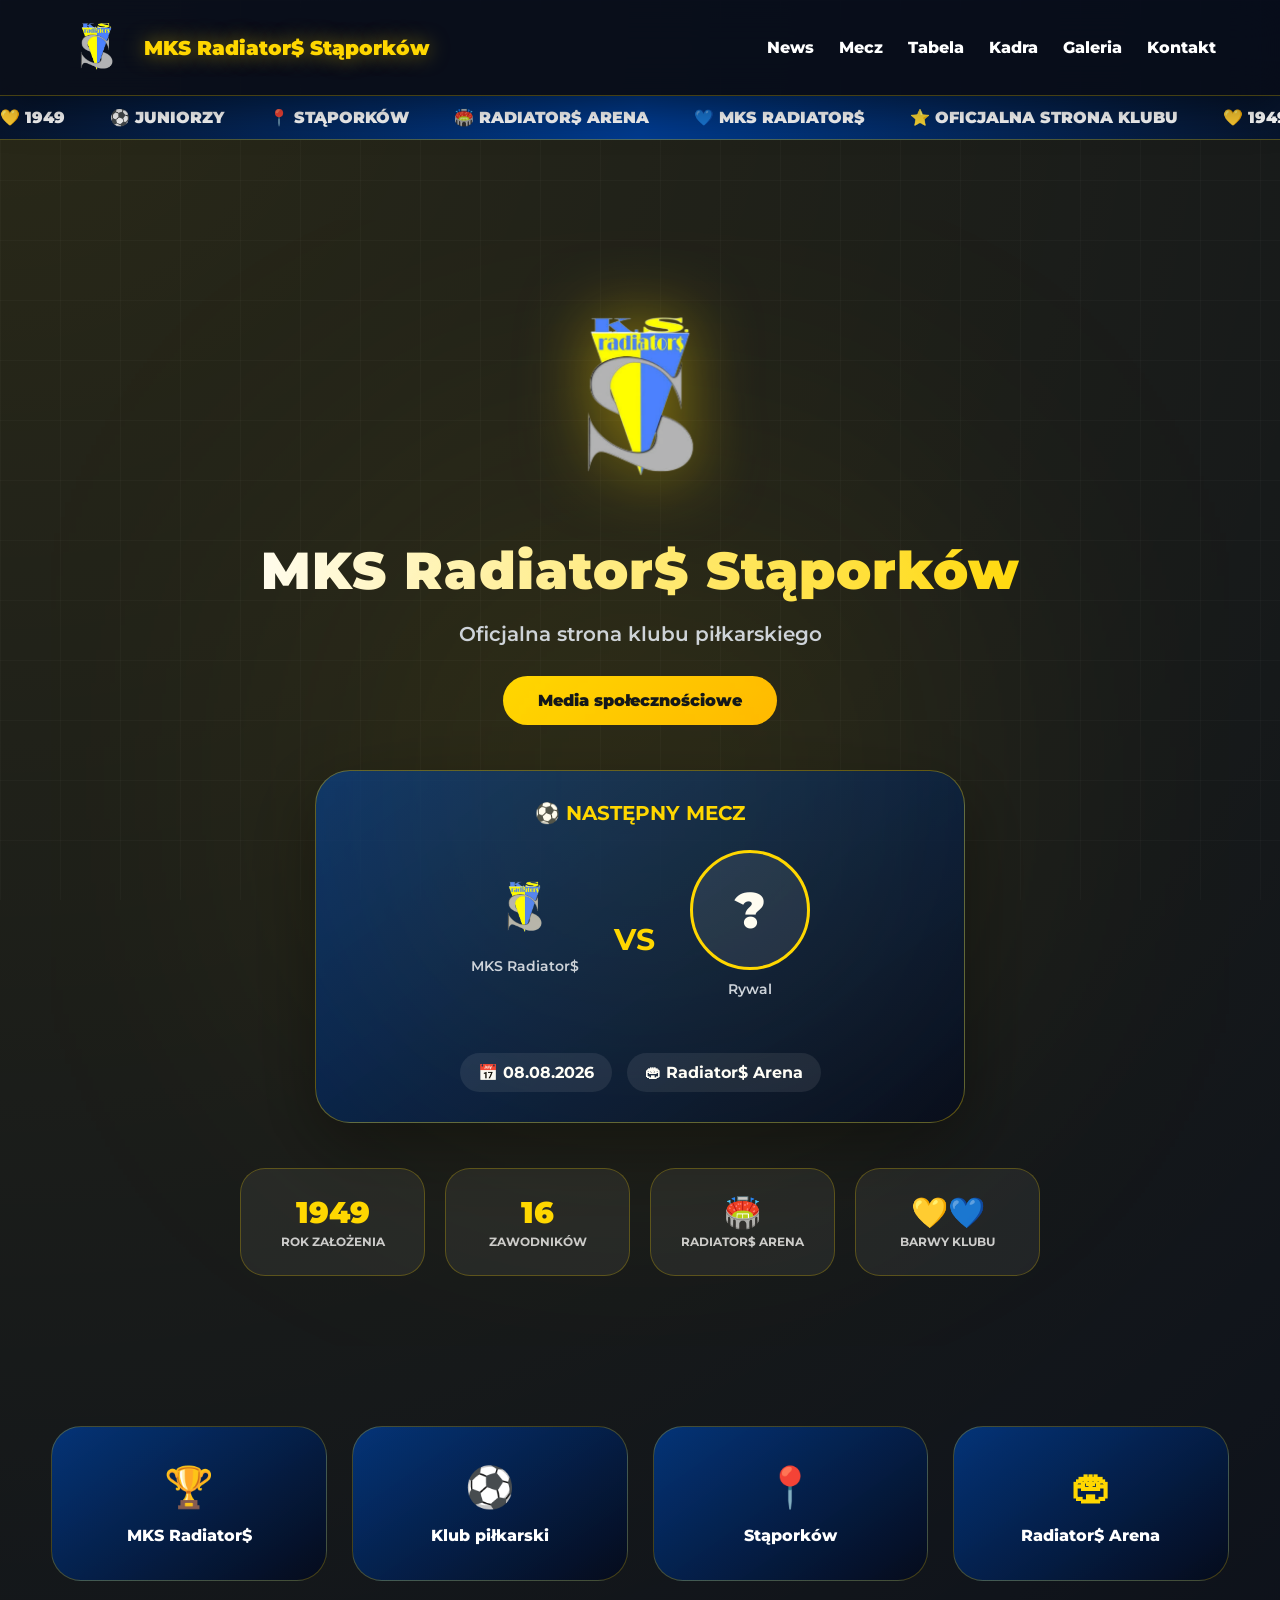
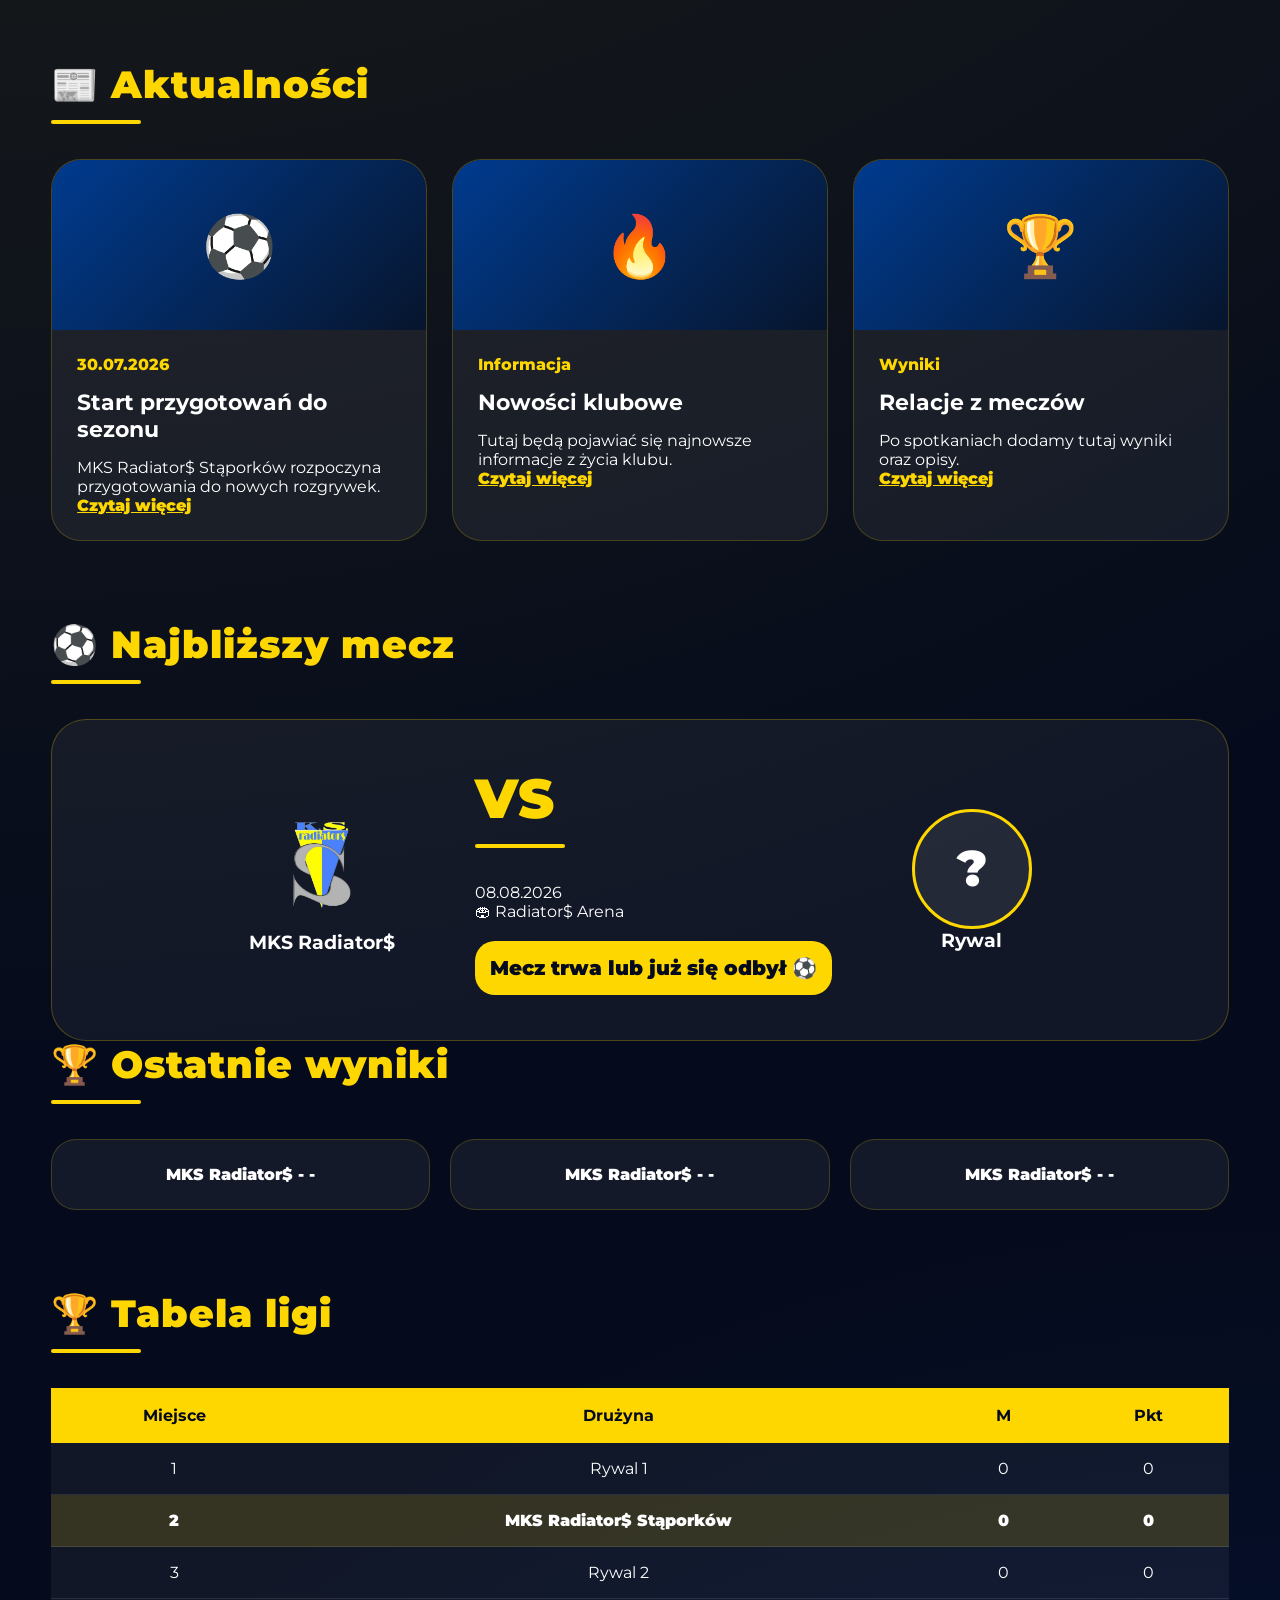
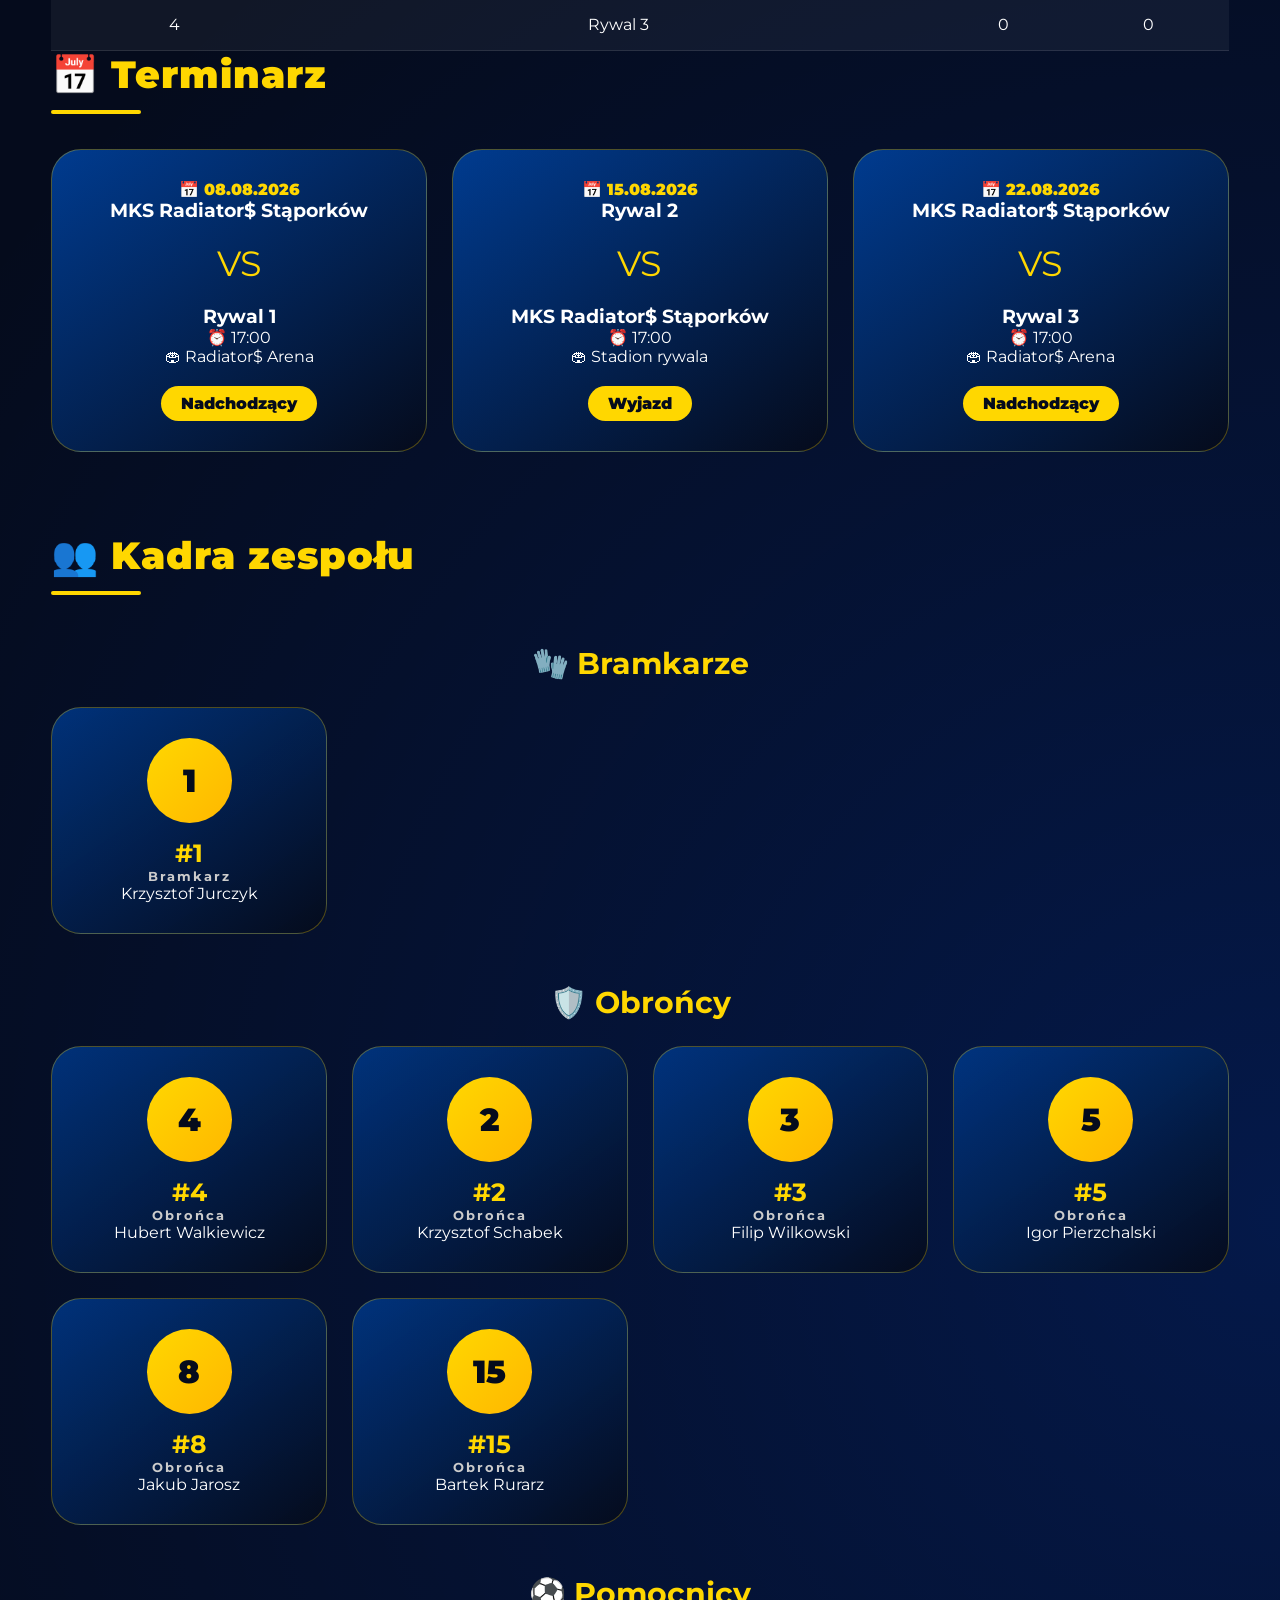
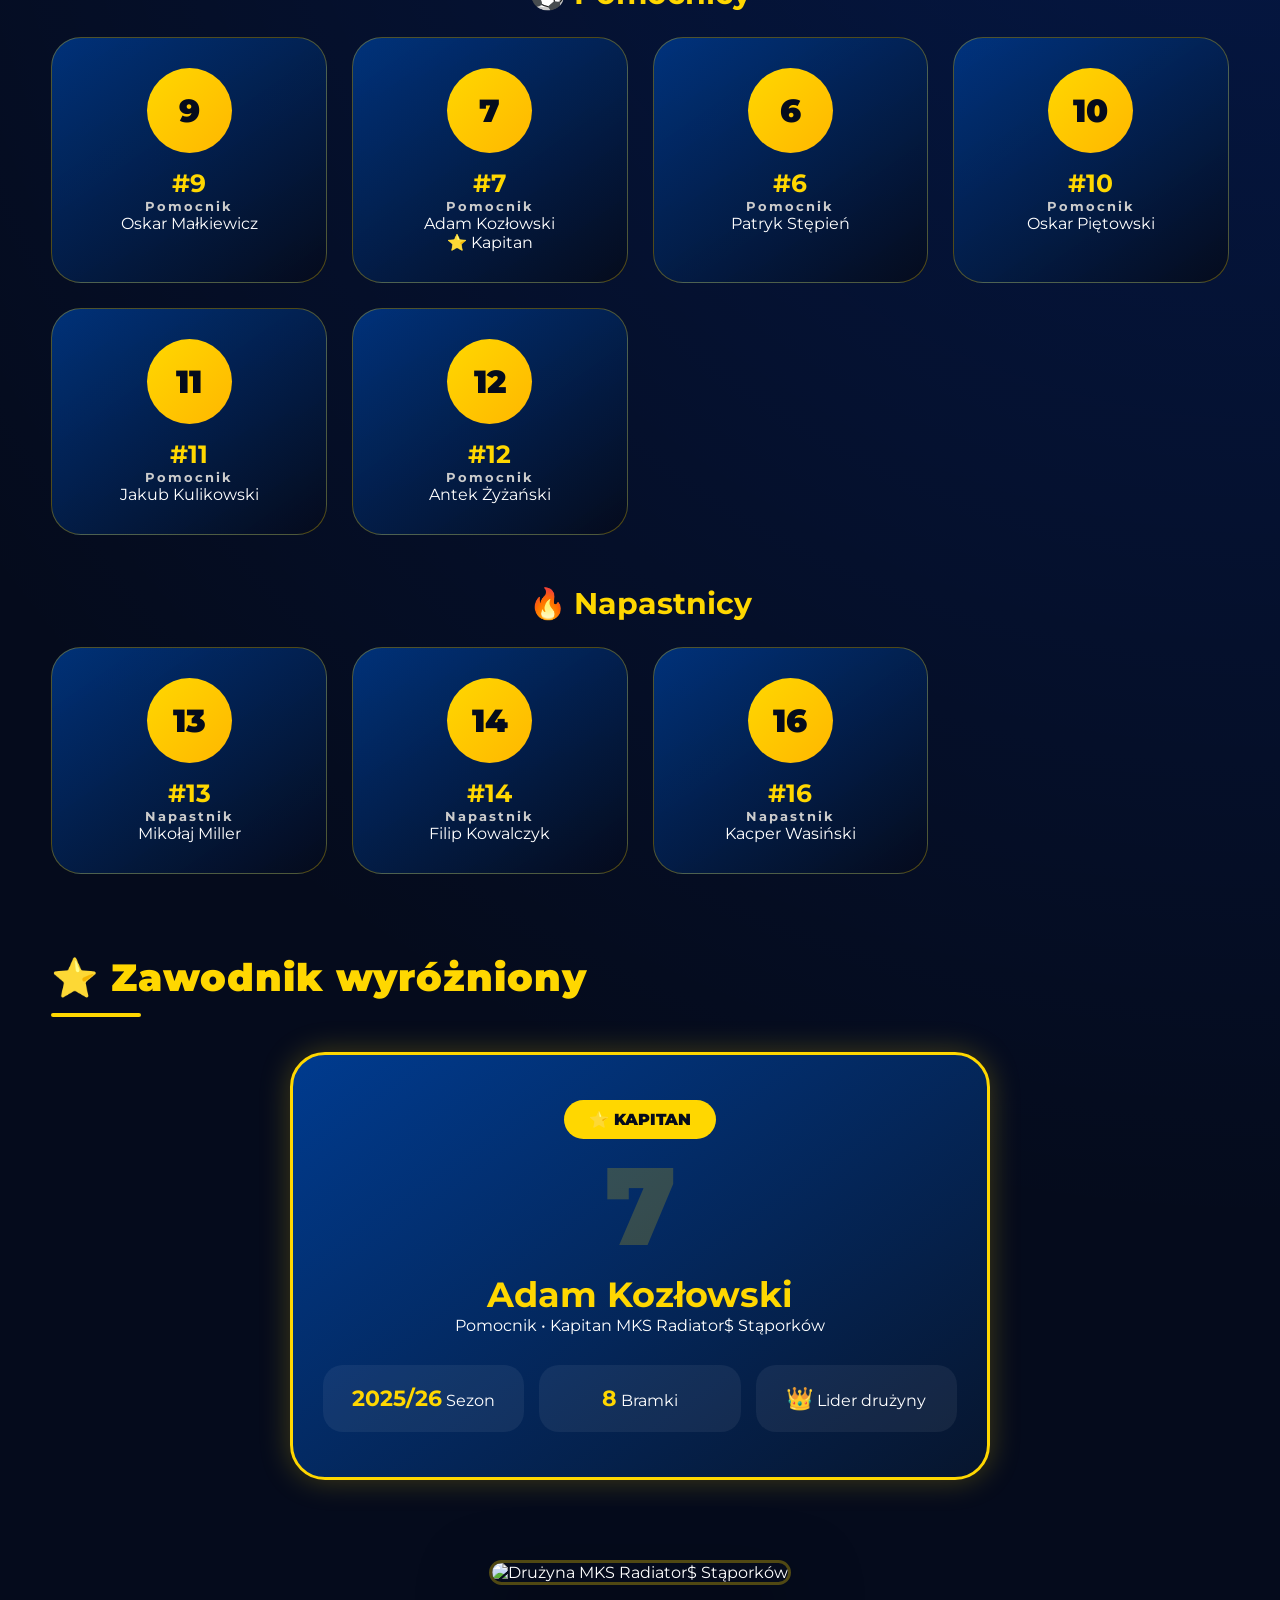
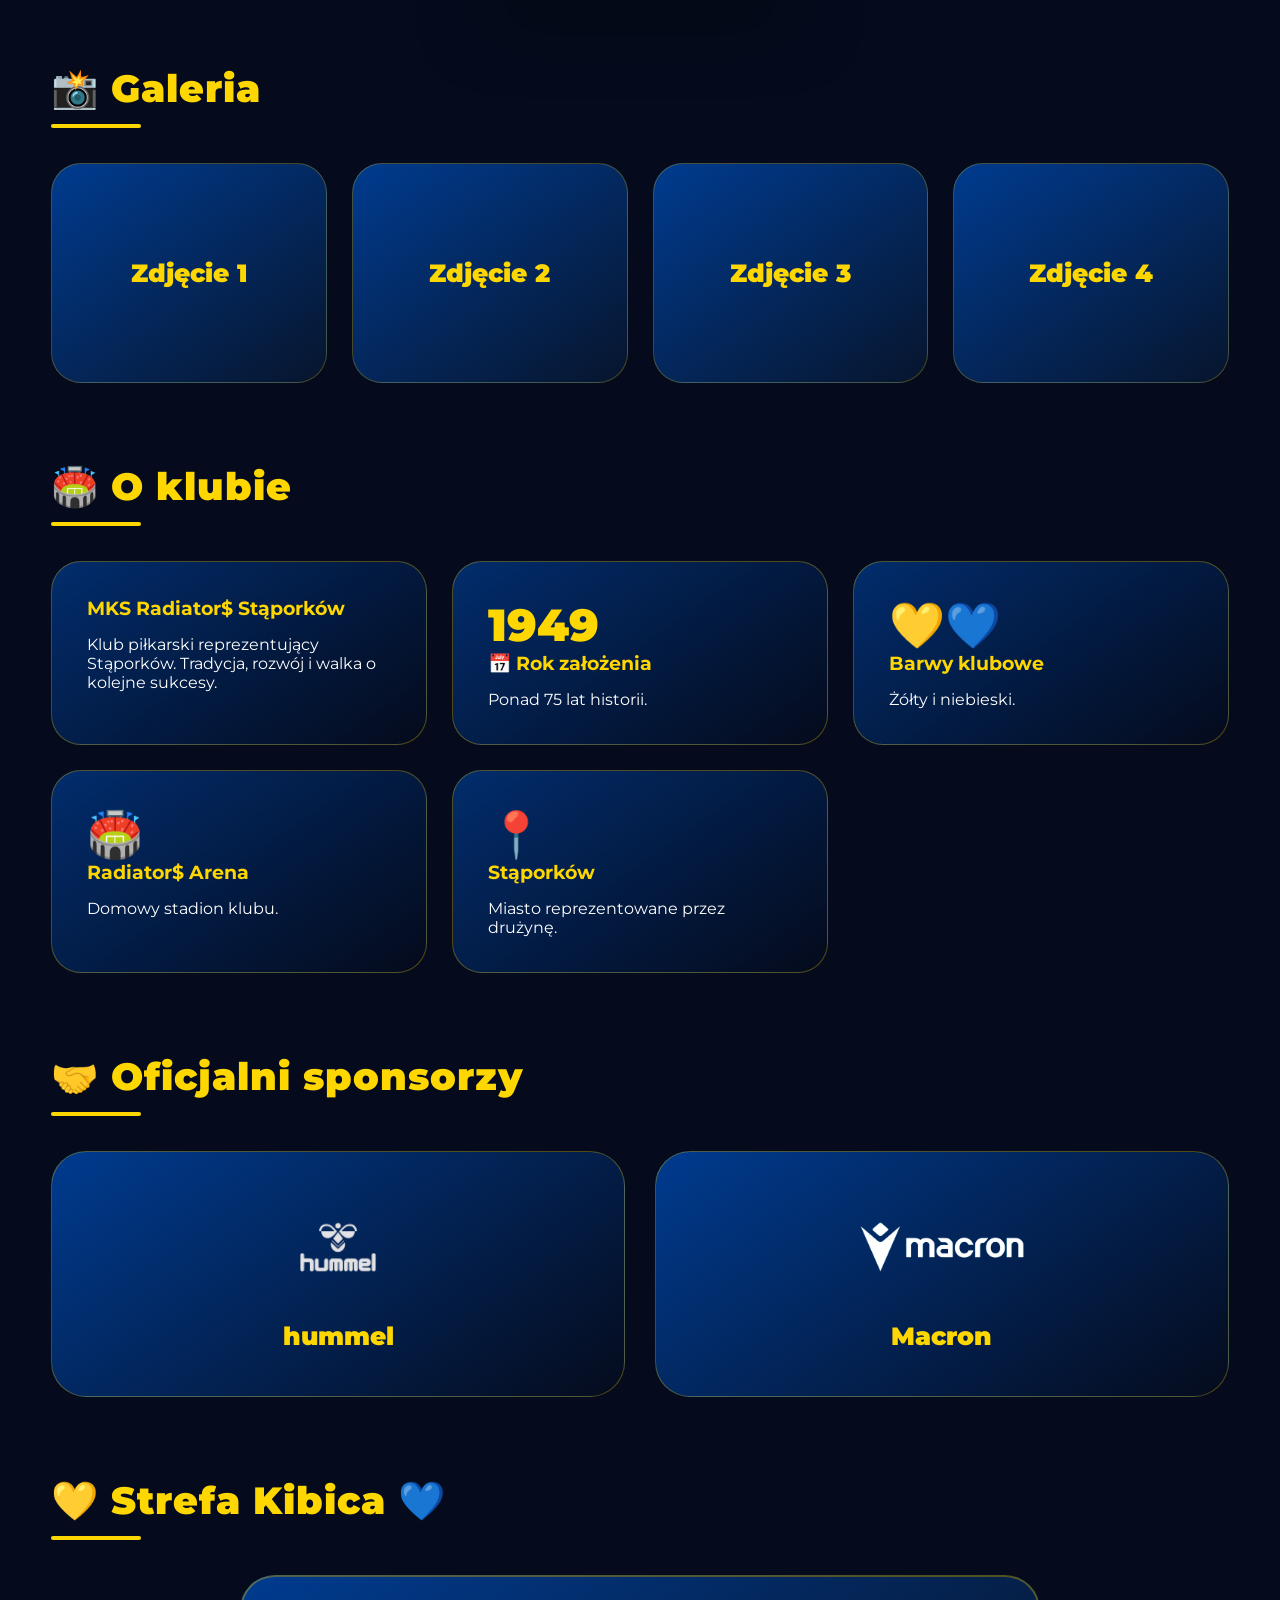
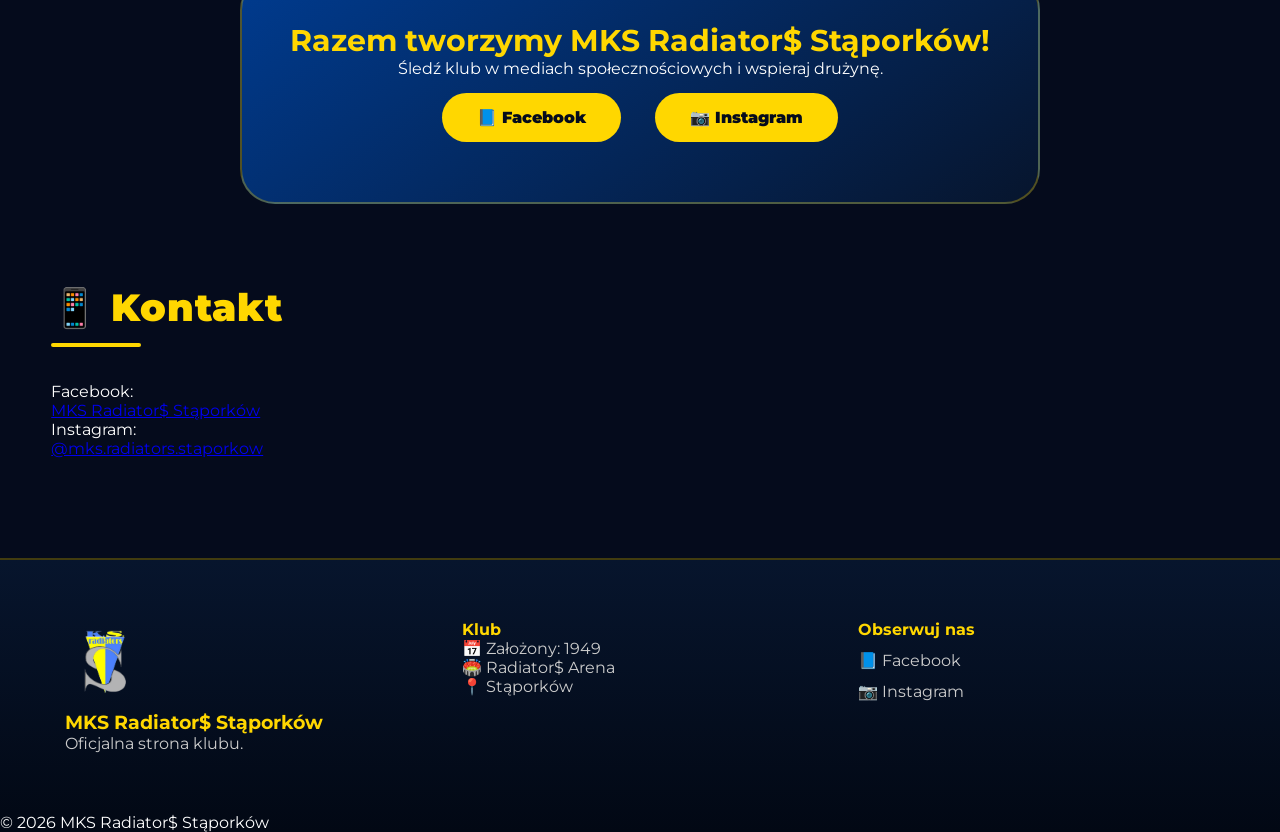
==== commit 3331afa4: "Update index.html" ====
--- a/index.html
+++ b/index.html
@@ -868,7 +868,7 @@
 
 <section class="team-photo">
 
-<img src="druzyna.jpg" alt="Drużyna MKS Radiator$ Stąporków">
+<img src="druzyna.jpg.HEIC" alt="Drużyna MKS Radiator$ Stąporków">
 
 </section>
 
--- a/style.css
+++ b/style.css
@@ -1,7 +1,6 @@
-/* ===== MKS RADIATOR$ PREMIUM DESIGN ===== */
+/* ===== MKS RADIATOR$ PREMIUM STYLE 2026 ===== */
 
 @import url('https://fonts.googleapis.com/css2?family=Montserrat:wght@400;600;700;800;900&display=swap');
-
 
 *{
     margin:0;
@@ -9,283 +8,362 @@
     box-sizing:border-box;
 }
 
-
 html{
     scroll-behavior:smooth;
 }
 
-
 body{
-
     font-family:'Montserrat',Arial,sans-serif;
-
     background:
-    radial-gradient(circle at 20% 0%,rgba(255,215,0,.12),transparent 25%),
-    radial-gradient(circle at 90% 20%,rgba(0,100,255,.18),transparent 30%),
+    radial-gradient(circle at top left,rgba(255,215,0,.15),transparent 30%),
+    radial-gradient(circle at right,rgba(0,80,255,.2),transparent 35%),
     #050b1c;
-
     color:white;
-
     overflow-x:hidden;
-
-}
-
-
+}
+
+
+/* TŁO SIATKA */
 
 body::before{
-
     content:"";
-
     position:fixed;
-
     inset:0;
-
     background-image:
-
-    linear-gradient(
-    rgba(255,255,255,.02) 1px,
-    transparent 1px
-    ),
+    linear-gradient(rgba(255,255,255,.025) 1px,transparent 1px),
+    linear-gradient(90deg,rgba(255,255,255,.025) 1px,transparent 1px);
+    background-size:60px 60px;
+    pointer-events:none;
+    z-index:-1;
+}
+
+
+
+/* ===== HEADER ===== */
+
+
+header{
+
+    position:sticky;
+    top:0;
+    z-index:999;
+
+    display:flex;
+    justify-content:space-between;
+    align-items:center;
+
+    padding:15px 5%;
+
+    background:rgba(5,11,28,.85);
+    backdrop-filter:blur(20px);
+
+    border-bottom:1px solid rgba(255,215,0,.25);
+
+    box-shadow:0 10px 40px rgba(0,0,0,.5);
+
+}
+
+
+.logo{
+
+    display:flex;
+    align-items:center;
+    gap:15px;
+
+}
+
+
+.logo img{
+
+    width:65px;
+    height:65px;
+    object-fit:contain;
+
+}
+
+
+.logo span{
+
+    font-size:20px;
+    font-weight:900;
+    color:#FFD700;
+
+    text-shadow:
+    0 0 20px rgba(255,215,0,.5);
+
+}
+
+
+
+nav{
+
+    display:flex;
+    gap:25px;
+
+}
+
+
+
+nav a{
+
+    color:white;
+    text-decoration:none;
+    font-weight:800;
+
+    position:relative;
+
+    transition:.3s;
+
+}
+
+
+
+nav a:hover{
+
+    color:#FFD700;
+    transform:translateY(-3px);
+
+}
+
+
+
+nav a::after{
+
+    content:"";
+    position:absolute;
+
+    bottom:-8px;
+    left:0;
+
+    width:0;
+    height:3px;
+
+    background:#FFD700;
+
+    transition:.3s;
+
+}
+
+
+
+nav a:hover::after{
+
+    width:100%;
+
+}
+
+
+
+
+
+/* ===== TICKER ===== */
+
+
+.club-ticker{
+
+    width:100%;
+
+    overflow:hidden;
+
+    padding:12px 0;
+
+    background:
     linear-gradient(
     90deg,
-    rgba(255,255,255,.02) 1px,
-    transparent 1px
+    #07152d,
+    #003B8F,
+    #07152d
     );
 
-    background-size:60px 60px;
-
-    pointer-events:none;
-
-    z-index:-1;
-
-}
-
-
-
-/* ===== HEADER ===== */
-
-
-header{
-
-    position:sticky;
-
-    top:0;
-
-    z-index:1000;
+    border-bottom:
+    1px solid rgba(255,215,0,.3);
+
+}
+
+
+
+.ticker-track{
 
     display:flex;
 
-    justify-content:space-between;
+    gap:45px;
+
+    width:max-content;
+
+    animation:ticker 25s linear infinite;
+
+}
+
+
+
+.ticker-track span{
+
+    font-weight:900;
+    white-space:nowrap;
+
+    color:white;
+
+}
+
+
+
+@keyframes ticker{
+
+from{
+transform:translateX(0);
+}
+
+to{
+transform:translateX(-50%);
+}
+
+}
+
+
+
+
+/* ===== HERO ===== */
+
+
+.hero{
+
+    min-height:85vh;
+
+    display:flex;
+
+    justify-content:center;
 
     align-items:center;
 
-    padding:18px 6%;
-
+    text-align:center;
+
+    padding:70px 20px;
+
+    position:relative;
+
+    overflow:hidden;
+
+}
+
+
+
+.hero::before{
+
+    content:"";
+
+    position:absolute;
+
+    width:500px;
+    height:500px;
+
+    background:#FFD700;
+
+    filter:blur(180px);
+
+    opacity:.12;
+
+}
+
+
+
+.hero-content{
+
+    width:100%;
+    max-width:850px;
+
+}
+
+
+
+.hero-logo{
+
+    width:220px;
+    height:220px;
+
+    object-fit:contain;
+
+    filter:
+    drop-shadow(0 0 35px rgba(255,215,0,.5));
+
+    animation:float 4s infinite ease-in-out;
+
+}
+
+
+
+@keyframes float{
+
+50%{
+transform:translateY(-12px);
+}
+
+}
+
+
+
+
+.hero h1{
+
+    margin-top:25px;
+
+    font-size:52px;
+
+    font-weight:900;
+
+    letter-spacing:1px;
 
     background:
-
-    rgba(5,11,28,.85);
-
-    backdrop-filter:blur(20px);
-
-
-    border-bottom:
-
-    1px solid rgba(255,215,0,.25);
-
-}
-
-
-
-.logo{
-
-    display:flex;
-
-    align-items:center;
-
-    gap:15px;
-
-}
-
-
-
-.logo img{
-
-    width:65px;
-
-    height:65px;
-
-    object-fit:contain;
-
-}
-
-
-
-.logo span{
+    linear-gradient(
+    90deg,
+    white,
+    #FFD700
+    );
+
+    -webkit-background-clip:text;
+
+    color:transparent;
+
+}
+
+
+
+.hero p{
+
+    margin:20px 0 30px;
+
+    color:#cbd3e5;
 
     font-size:20px;
 
-    font-weight:900;
-
-    color:#FFD700;
-
-}
-
-
-
-nav{
-
-    display:flex;
-
-    gap:25px;
-
-}
-
-
-
-nav a{
-
-    color:white;
-
-    font-weight:700;
+    font-weight:600;
+
+}
+
+
+
+.btn{
+
+    display:inline-block;
+
+    padding:15px 35px;
+
+    border-radius:50px;
+
+    background:
+    linear-gradient(
+    135deg,
+    #FFD700,
+    #ffb700
+    );
+
+    color:#050b1c;
+
+    font-weight:900;
 
     text-decoration:none;
 
     transition:.3s;
 
-    position:relative;
-
-}
-
-
-
-nav a:hover{
-
-    color:#FFD700;
-
-}
-
-
-
-nav a::after{
-
-    content:"";
-
-    position:absolute;
-
-    bottom:-8px;
-
-    left:0;
-
-    width:0;
-
-    height:3px;
-
-    background:#FFD700;
-
-    transition:.3s;
-
-}
-
-
-
-nav a:hover::after{
-
-    width:100%;
-
-}
-
-
-
-/* ===== HERO ===== */
-
-
-.hero{
-
-    min-height:85vh;
-
-    width:100%;
-
-    display:flex;
-
-    justify-content:center;
-
-    align-items:center;
-
-    text-align:center;
-
-    padding:80px 20px;
-
-}
-
-
-
-.hero-content{
-
-    max-width:900px;
-
-}
-
-
-
-.hero-logo{
-
-    width:220px;
-
-    height:220px;
-
-    object-fit:contain;
-
-    filter:
-
-    drop-shadow(0 0 35px rgba(255,215,0,.5));
-
-}
-
-
-
-.hero h1{
-
-    margin-top:25px;
-
-    font-size:60px;
-
-    font-weight:900;
-
-}
-
-
-
-.hero p{
-
-    margin:20px;
-
-    font-size:22px;
-
-    color:#ccc;
-
-}
-
-
-
-.btn{
-
-    display:inline-block;
-
-    padding:15px 35px;
-
-    border-radius:50px;
-
-    background:#FFD700;
-
-    color:#050b1c;
-
-    font-weight:900;
-
-    text-decoration:none;
-
-    transition:.3s;
-
 }
 
 
@@ -294,166 +372,280 @@
 
     transform:translateY(-5px);
 
-    box-shadow:0 15px 40px rgba(255,215,0,.35);
-
-}
-
-
-
-/* ===== PANEL MECZU ===== */
+    box-shadow:
+    0 15px 40px rgba(255,215,0,.4);
+
+}
+
+
+
+
+
+/* ===== PANEL MECZU HERO ===== */
 
 
 .hero-match{
 
-    margin-top:45px;
-
-    padding:35px;
+    margin:45px auto 0;
+
+    max-width:650px;
+
+    padding:30px;
+
+    border-radius:35px;
 
     background:
-
-    rgba(255,255,255,.06);
-
-    border-radius:30px;
-
-    border:
-
-    1px solid rgba(255,215,0,.3);
-
-    backdrop-filter:blur(15px);
-
-}
-
-
-.hero-match h3{
-
-    color:#FFD700;
-
-    margin-bottom:25px;
-
-}
-
-
-
-.hero-teams{
-
-    display:flex;
-
-    justify-content:center;
-
-    align-items:center;
-
-    gap:50px;
-
-}
-
-
-
-.hero-teams img{
-
-    width:80px;
-
-    height:80px;
-
-    object-fit:contain;
-
-}
-
-
-
-.hero-teams strong{
-
-    font-size:35px;
-
-    color:#FFD700;
-
-}
-/* ===== GLOBALNE SEKCJE ===== */
-
-
-section{
-
-    width:min(1250px,92%);
-
-    margin:70px auto;
-
-}
-
-
-
-section h2{
-
-    color:#FFD700;
-
-    font-size:38px;
-
-    font-weight:900;
-
-    letter-spacing:1px;
-
-    margin-bottom:35px;
-
-}
-
-
-
-section h2::after{
-
-    content:"";
-
-    display:block;
-
-    width:90px;
-
-    height:4px;
-
-    margin-top:12px;
-
-    background:#FFD700;
-
-    border-radius:10px;
-
-}
-
-
-
-/* ===== CLUB BAR ===== */
-
-
-.club-bar{
-
-    display:grid;
-
-    grid-template-columns:repeat(4,1fr);
-
-    gap:25px;
-
-}
-
-
-
-.club-bar div{
-
-    padding:35px 20px;
-
-    text-align:center;
-
-    border-radius:30px;
-
-    background:
-
     linear-gradient(
     145deg,
     rgba(0,59,143,.7),
-    rgba(5,11,28,.9)
+    rgba(5,11,28,.95)
     );
 
     border:
-
-    1px solid rgba(255,215,0,.25);
+    1px solid rgba(255,215,0,.35);
 
     box-shadow:
-
-    0 20px 50px rgba(0,0,0,.35);
+    0 25px 70px rgba(0,0,0,.4);
+
+}
+
+
+
+.hero-match h3{
+
+    color:#FFD700;
+
+    margin-bottom:25px;
+
+    font-size:20px;
+
+}
+
+
+
+.hero-teams{
+
+    display:flex;
+
+    justify-content:center;
+
+    align-items:center;
+
+    gap:35px;
+
+}
+
+
+
+.hero-teams img{
+
+    width:70px;
+    height:70px;
+
+    object-fit:contain;
+
+}
+
+
+
+.hero-teams strong{
+
+    font-size:30px;
+
+    color:#FFD700;
+
+}
+
+
+
+.hero-teams p{
+
+    font-size:14px;
+
+    margin-top:10px;
+
+}
+
+
+
+.hero-info{
+
+    display:flex;
+
+    justify-content:center;
+
+    gap:15px;
+
+    flex-wrap:wrap;
+
+    margin-top:25px;
+
+}
+
+
+
+.hero-info span{
+
+    background:rgba(255,255,255,.08);
+
+    padding:10px 18px;
+
+    border-radius:30px;
+
+    font-weight:700;
+
+}
+/* ===== SEKCJE ===== */
+
+
+section{
+
+    width:min(1250px,92%);
+
+    margin:80px auto;
+
+}
+
+
+
+section h2{
+
+    color:#FFD700;
+
+    font-size:38px;
+
+    font-weight:900;
+
+    margin-bottom:35px;
+
+    letter-spacing:1px;
+
+}
+
+
+
+section h2::after{
+
+    content:"";
+
+    display:block;
+
+    width:90px;
+
+    height:4px;
+
+    background:#FFD700;
+
+    border-radius:20px;
+
+    margin-top:12px;
+
+}
+
+
+
+/* ===== CLUB BAR ===== */
+
+
+.club-bar{
+
+    display:grid;
+
+    grid-template-columns:repeat(4,1fr);
+
+    gap:25px;
+
+}
+
+
+
+.club-bar div{
+
+    padding:35px 20px;
+
+    text-align:center;
+
+    border-radius:30px;
+
+    background:
+    linear-gradient(
+    145deg,
+    rgba(0,59,143,.8),
+    rgba(5,11,28,.95)
+    );
+
+    border:1px solid rgba(255,215,0,.25);
+
+    transition:.35s;
+
+}
+
+
+
+.club-bar div:hover{
+
+    transform:translateY(-10px);
+
+    border-color:#FFD700;
+
+    box-shadow:
+    0 20px 50px rgba(255,215,0,.15);
+
+}
+
+
+
+.club-bar strong{
+
+    font-size:40px;
+
+    color:#FFD700;
+
+}
+
+
+
+.club-bar p{
+
+    margin-top:15px;
+
+    font-weight:800;
+
+}
+
+
+
+
+/* ===== STATYSTYKI ===== */
+
+
+.club-stats{
+
+    display:grid;
+
+    grid-template-columns:repeat(4,1fr);
+
+    gap:20px;
+
+    max-width:800px;
+
+    margin:45px auto 0;
+
+}
+
+
+
+.club-stats div{
+
+    padding:25px 15px;
+
+    text-align:center;
+
+    border-radius:25px;
+
+    background:rgba(255,255,255,.06);
+
+    border:1px solid rgba(255,215,0,.25);
 
     transition:.3s;
 
@@ -461,7 +653,74 @@
 
 
 
-.club-bar div:hover{
+.club-stats div:hover{
+
+    transform:translateY(-8px);
+
+    border-color:#FFD700;
+
+}
+
+
+
+.club-stats strong{
+
+    display:block;
+
+    color:#FFD700;
+
+    font-size:30px;
+
+    font-weight:900;
+
+}
+
+
+
+.club-stats span{
+
+    color:#ccc;
+
+    font-size:12px;
+
+    font-weight:700;
+
+}
+
+
+
+/* ===== NEWS ===== */
+
+
+.news-container{
+
+    display:grid;
+
+    grid-template-columns:repeat(3,1fr);
+
+    gap:25px;
+
+}
+
+
+
+.news-card{
+
+    border-radius:30px;
+
+    overflow:hidden;
+
+    background:rgba(255,255,255,.06);
+
+    border:1px solid rgba(255,215,0,.2);
+
+    transition:.35s;
+
+}
+
+
+
+.news-card:hover{
 
     transform:translateY(-10px);
 
@@ -471,93 +730,23 @@
 
 
 
-.club-bar strong{
-
-    display:block;
-
-    font-size:40px;
-
-    margin-bottom:15px;
-
-}
-
-
-
-.club-bar p{
-
-    font-weight:800;
-
-    color:#ddd;
-
-}
-
-
-
-
-
-/* ===== AKTUALNOŚCI ===== */
-
-
-.news-container{
-
-    display:grid;
-
-    grid-template-columns:repeat(3,1fr);
-
-    gap:25px;
-
-}
-
-
-
-.news-card{
-
-    overflow:hidden;
-
-    border-radius:30px;
+.news-placeholder{
+
+    height:170px;
+
+    display:flex;
+
+    justify-content:center;
+
+    align-items:center;
+
+    font-size:60px;
 
     background:
-
-    rgba(255,255,255,.06);
-
-    border:
-
-    1px solid rgba(255,215,0,.2);
-
-    transition:.35s;
-
-}
-
-
-
-.news-card:hover{
-
-    transform:translateY(-10px);
-
-    border-color:#FFD700;
-
-}
-
-
-
-.news-placeholder{
-
-    height:170px;
-
-    display:flex;
-
-    align-items:center;
-
-    justify-content:center;
-
-    font-size:60px;
-
-    background:
-
     linear-gradient(
     135deg,
     #003B8F,
-    #071A3D
+    #07152d
     );
 
 }
@@ -576,7 +765,7 @@
 
     color:#FFD700;
 
-    font-weight:700;
+    font-weight:800;
 
 }
 
@@ -596,10 +785,9 @@
 
     color:#FFD700;
 
-    font-weight:800;
-
-}
-
+    font-weight:900;
+
+}
 
 
 
@@ -621,222 +809,234 @@
 
     border-radius:35px;
 
+    background:rgba(255,255,255,.05);
+
+    border:1px solid rgba(255,215,0,.25);
+
+}
+
+
+
+.team{
+
+    text-align:center;
+
+}
+
+
+
+.team img{
+
+    width:120px;
+
+    height:120px;
+
+    object-fit:contain;
+
+}
+
+
+
+.enemy-logo{
+
+    width:120px;
+
+    height:120px;
+
+    display:flex;
+
+    justify-content:center;
+
+    align-items:center;
+
+    margin:auto;
+
+    border-radius:50%;
+
+    background:rgba(255,255,255,.08);
+
+    border:3px solid #FFD700;
+
+    font-size:50px;
+
+    font-weight:900;
+
+}
+
+
+
+.vs h2{
+
+    font-size:55px;
+
+}
+
+
+
+#countdown{
+
+    margin-top:20px;
+
+    padding:15px;
+
+    border-radius:20px;
+
+    background:#FFD700;
+
+    color:#050b1c;
+
+    font-size:20px;
+
+    font-weight:900;
+
+}
+
+
+
+
+/* ===== WYNIKI ===== */
+
+
+.results{
+
+    display:grid;
+
+    grid-template-columns:repeat(3,1fr);
+
+    gap:20px;
+
+}
+
+
+
+.results div{
+
+    padding:25px;
+
+    border-radius:25px;
+
+    text-align:center;
+
+    font-weight:900;
+
+    background:rgba(255,255,255,.06);
+
+    border:1px solid rgba(255,215,0,.2);
+
+}
+
+
+
+
+/* ===== TABELA ===== */
+
+
+.table-box{
+
+    overflow-x:auto;
+
+}
+
+
+
+table{
+
+    width:100%;
+
+    border-collapse:collapse;
+
+    background:rgba(255,255,255,.05);
+
+    overflow:hidden;
+
+}
+
+
+
+th{
+
+    background:#FFD700;
+
+    color:#050b1c;
+
+    padding:18px;
+
+}
+
+
+
+td{
+
+    padding:16px;
+
+    text-align:center;
+
+    border-bottom:1px solid rgba(255,255,255,.1);
+
+}
+
+
+
+tr:hover{
+
+    background:rgba(255,215,0,.08);
+
+}
+
+
+
+.our-team{
+
+    background:rgba(255,215,0,.15);
+
+    font-weight:900;
+
+}
+
+
+
+
+/* ===== TERMINARZ ===== */
+
+
+.fixtures{
+
+    display:grid;
+
+    grid-template-columns:repeat(3,1fr);
+
+    gap:25px;
+
+}
+
+
+
+.match-card{
+
+    padding:30px;
+
+    text-align:center;
+
+    border-radius:30px;
+
     background:
-
-    rgba(255,255,255,.05);
-
-    border:
-
-    1px solid rgba(255,215,0,.25);
-
-}
-
-
-
-.team{
-
-    text-align:center;
-
-}
-
-
-
-.team img{
-
-    width:120px;
-
-    height:120px;
-
-    object-fit:contain;
-
-}
-
-
-
-.vs{
-
-    text-align:center;
-
-}
-
-
-
-.vs h2{
-
-    font-size:55px;
-
-}
-
-
-
-#countdown{
-
-    margin-top:20px;
-
-    padding:15px;
-
-    border-radius:20px;
-
-    background:#FFD700;
-
-    color:#050b1c;
-
-    font-weight:900;
-
-}
-
-
-
-
-
-/* ===== WYNIKI ===== */
-
-
-.results{
-
-    display:grid;
-
-    grid-template-columns:repeat(3,1fr);
-
-    gap:20px;
-
-}
-
-
-
-.results div{
-
-    padding:25px;
-
-    border-radius:25px;
-
-    text-align:center;
-
-    background:
-
-    rgba(255,255,255,.06);
-
-    border:
-
-    1px solid rgba(255,215,0,.2);
-
-    font-weight:800;
-
-}
-
-
-
-
-
-/* ===== TABELA ===== */
-
-
-.table-box{
-
-    overflow-x:auto;
-
-}
-
-
-
-table{
-
-    width:100%;
-
-    border-collapse:collapse;
-
-    background:
-
-    rgba(255,255,255,.05);
-
-    border-radius:25px;
-
-}
-
-
-
-th{
-
-    background:#FFD700;
-
-    color:#050b1c;
-
-    padding:18px;
-
-}
-
-
-
-td{
-
-    padding:16px;
-
-    text-align:center;
-
-    border-bottom:
-
-    1px solid rgba(255,255,255,.1);
-
-}
-
-
-
-tr:hover{
-
-    background:rgba(255,215,0,.08);
-
-}
-
-
-
-.our-team{
-
-    background:
-
-    rgba(255,215,0,.15);
-
-    font-weight:900;
-
-}
-
-
-
-
-
-/* ===== TERMINARZ ===== */
-
-
-.fixtures{
-
-    display:grid;
-
-    grid-template-columns:repeat(3,1fr);
-
-    gap:25px;
-
-}
-
-
-
-.match-card{
-
-    padding:30px;
-
-    text-align:center;
-
-    border-radius:30px;
-
-    background:
-
     linear-gradient(
     145deg,
     #003B8F,
     #050b1c
     );
 
-    border:
-
-    1px solid rgba(255,215,0,.3);
+    border:1px solid rgba(255,215,0,.3);
+
+    transition:.3s;
+
+}
+
+
+
+.match-card:hover{
+
+    transform:translateY(-10px);
 
 }
 
@@ -846,7 +1046,7 @@
 
     color:#FFD700;
 
-    font-weight:800;
+    font-weight:900;
 
 }
 
@@ -854,10 +1054,10 @@
 
 .match-vs{
 
+    color:#FFD700;
+
     font-size:35px;
 
-    color:#FFD700;
-
     margin:20px;
 
 }
@@ -870,7 +1070,7 @@
 
     margin-top:20px;
 
-    padding:8px 18px;
+    padding:8px 20px;
 
     border-radius:20px;
 
@@ -898,14 +1098,14 @@
 
 .position-title{
 
-    margin:45px 0 25px;
-
     text-align:center;
 
     color:#FFD700;
 
     font-size:30px;
 
+    margin:50px 0 25px;
+
 }
 
 
@@ -919,472 +1119,546 @@
     border-radius:30px;
 
     background:
-
+    linear-gradient(
+    145deg,
+    rgba(0,59,143,.8),
+    rgba(5,11,28,.95)
+    );
+
+    border:1px solid rgba(255,215,0,.3);
+
+    transition:.35s;
+
+}
+
+
+
+.player:hover{
+
+    transform:translateY(-10px);
+
+    border-color:#FFD700;
+
+    box-shadow:
+    0 20px 50px rgba(255,215,0,.2);
+
+}
+
+
+
+.player-photo{
+
+    width:85px;
+
+    height:85px;
+
+    margin:auto;
+
+    border-radius:50%;
+
+    display:flex;
+
+    justify-content:center;
+
+    align-items:center;
+
+    background:
+    linear-gradient(
+    135deg,
+    #FFD700,
+    #ffb700
+    );
+
+    color:#050b1c;
+
+    font-size:32px;
+
+    font-weight:900;
+
+}
+
+
+
+.player h3{
+
+    margin-top:15px;
+
+    color:#FFD700;
+
+    font-size:25px;
+
+}
+
+
+
+.player h4{
+
+    color:#ccc;
+
+    font-size:13px;
+
+    letter-spacing:2px;
+
+}
+
+
+
+/* ===== ZAWODNIK GWIAZDA ===== */
+
+
+.featured-player{
+
+    max-width:700px;
+
+    margin:auto;
+
+    padding:45px 30px;
+
+    text-align:center;
+
+    border-radius:35px;
+
+    background:
+    linear-gradient(
+    145deg,
+    #003B8F,
+    #07152d
+    );
+
+    border:3px solid #FFD700;
+
+    box-shadow:
+    0 0 30px rgba(255,215,0,.25);
+
+}
+
+
+
+.featured-badge{
+
+    display:inline-block;
+
+    padding:10px 25px;
+
+    border-radius:30px;
+
+    background:#FFD700;
+
+    color:#050b1c;
+
+    font-weight:900;
+
+}
+
+
+
+.featured-number{
+
+    font-size:110px;
+
+    font-weight:900;
+
+    color:rgba(255,215,0,.2);
+
+}
+
+
+
+.featured-player h3{
+
+    color:#FFD700;
+
+    font-size:35px;
+
+}
+
+
+
+.featured-stats{
+
+    display:grid;
+
+    grid-template-columns:repeat(3,1fr);
+
+    gap:15px;
+
+    margin-top:30px;
+
+}
+
+
+
+.featured-stats div{
+
+    padding:20px;
+
+    border-radius:20px;
+
+    background:rgba(255,255,255,.06);
+
+}
+
+
+
+.featured-stats strong{
+
+    color:#FFD700;
+
+    font-size:22px;
+
+}
+
+
+
+/* ===== ZDJĘCIE DRUŻYNY ===== */
+
+
+.team-photo{
+
+    text-align:center;
+
+}
+
+
+
+.team-photo img{
+
+    width:100%;
+
+    max-width:1000px;
+
+    border-radius:35px;
+
+    border:3px solid rgba(255,215,0,.3);
+
+    box-shadow:
+    0 30px 70px rgba(0,0,0,.5);
+
+}
+
+
+
+/* ===== GALERIA ===== */
+
+
+.gallery{
+
+    display:grid;
+
+    grid-template-columns:repeat(4,1fr);
+
+    gap:25px;
+
+}
+
+
+
+.gallery div{
+
+    height:220px;
+
+    display:flex;
+
+    justify-content:center;
+
+    align-items:center;
+
+    border-radius:30px;
+
+    background:
+    linear-gradient(
+    145deg,
+    #003B8F,
+    #07152d
+    );
+
+    color:#FFD700;
+
+    font-size:25px;
+
+    font-weight:900;
+
+    border:1px solid rgba(255,215,0,.25);
+
+}
+
+
+
+/* ===== O KLUBIE ===== */
+
+
+.club-info{
+
+    display:grid;
+
+    grid-template-columns:repeat(3,1fr);
+
+    gap:25px;
+
+}
+
+
+
+.club-box{
+
+    padding:35px;
+
+    border-radius:30px;
+
+    background:
+    linear-gradient(
+    145deg,
+    rgba(0,59,143,.7),
+    rgba(5,11,28,.95)
+    );
+
+    border:1px solid rgba(255,215,0,.3);
+
+}
+
+
+
+.club-box h3{
+
+    color:#FFD700;
+
+    margin-bottom:15px;
+
+}
+
+
+
+.club-number{
+
+    color:#FFD700;
+
+    font-size:45px;
+
+    font-weight:900;
+
+}
+
+
+
+
+/* ===== SPONSORZY ===== */
+
+
+.sponsors{
+
+    display:grid;
+
+    grid-template-columns:repeat(2,1fr);
+
+    gap:30px;
+
+}
+
+
+
+.sponsor-card{
+
+    padding:45px;
+
+    text-align:center;
+
+    border-radius:35px;
+
+    background:
     linear-gradient(
     145deg,
     #003B8F,
     #050b1c
     );
 
-    border:
-
-    1px solid rgba(255,215,0,.3);
-
-    transition:.35s;
-
-}
-
-
-
-.player:hover{
-
-    transform:translateY(-10px);
-
-    box-shadow:
-
-    0 20px 50px rgba(255,215,0,.2);
-
-    border-color:#FFD700;
-
-}
-
-
-
-.player-photo{
-
-    width:120px;
-
-    height:120px;
+    border:1px solid rgba(255,215,0,.3);
+
+}
+
+
+
+.sponsor-card img{
+
+    width:220px;
+
+    height:100px;
+
+    object-fit:contain;
+
+}
+
+
+
+.sponsor-card p{
+
+    margin-top:20px;
+
+    color:#FFD700;
+
+    font-size:25px;
+
+    font-weight:900;
+
+}
+
+
+
+
+/* ===== STREFA KIBICA ===== */
+
+
+.fans-box{
+
+    max-width:800px;
 
     margin:auto;
 
-    display:flex;
-
-    justify-content:center;
-
-    align-items:center;
-
-    border-radius:50%;
+    padding:45px;
+
+    text-align:center;
+
+    border-radius:35px;
 
     background:
-
-    rgba(255,255,255,.08);
-
-    border:3px solid #FFD700;
-
-    font-size:40px;
-
-    font-weight:900;
-
-}
-
-
-
-.player h3{
-
-    color:#FFD700;
-
-    margin-top:20px;
-
-}
-
-
-
-.player h4{
-
-    color:#ccc;
-
-    margin:10px;
-
-}
-
-
-
-/* ===== ZDJĘCIE DRUŻYNY ===== */
-
-
-.team-photo{
-
-    text-align:center;
-
-}
-
-
-
-.team-photo img{
-
-    width:100%;
-
-    max-width:1000px;
-
-    height:auto;
-
-    object-fit:contain;
-
-    border-radius:35px;
-
-    border:
-
-    3px solid rgba(255,215,0,.3);
-
-    box-shadow:
-
-    0 30px 70px rgba(0,0,0,.5);
-
-}
-
-
-
-
-
-/* ===== GALERIA ===== */
-
-
-.gallery{
-
-    display:grid;
-
-    grid-template-columns:repeat(4,1fr);
-
-    gap:25px;
-
-}
-
-
-
-.gallery div{
-
-    height:220px;
-
-    display:flex;
-
-    justify-content:center;
-
-    align-items:center;
-
-    border-radius:30px;
-
-    background:
-
     linear-gradient(
     145deg,
     #003B8F,
-    #050b1c
+    #07152d
     );
 
-    color:#FFD700;
-
-    font-size:25px;
-
-    font-weight:900;
-
-    border:
-
-    1px solid rgba(255,215,0,.25);
-
-    transition:.3s;
-
-}
-
-
-
-.gallery div:hover{
-
-    transform:scale(1.03);
-
-    border-color:#FFD700;
-
-}
-
-
-
-
-
-/* ===== KLUB ===== */
-
-
-.club-info{
+    border:2px solid rgba(255,215,0,.3);
+
+}
+
+
+
+.fans-box h3{
+
+    color:#FFD700;
+
+    font-size:30px;
+
+}
+
+
+
+.fans-buttons a{
+
+    display:inline-block;
+
+    margin:15px;
+
+    padding:15px 35px;
+
+    border-radius:50px;
+
+    background:#FFD700;
+
+    color:#050b1c;
+
+    font-weight:900;
+
+    text-decoration:none;
+
+}
+
+
+
+
+/* ===== FOOTER ===== */
+
+
+footer{
+
+    margin-top:100px;
+
+    background:
+    linear-gradient(
+    180deg,
+    #07152d,
+    #020814
+    );
+
+    border-top:2px solid rgba(255,215,0,.25);
+
+}
+
+
+
+.footer-container{
+
+    max-width:1200px;
+
+    margin:auto;
+
+    padding:60px 25px;
 
     display:grid;
 
     grid-template-columns:repeat(3,1fr);
 
-    gap:25px;
-
-}
-
-
-
-.club-box{
-
-    padding:35px;
-
-    border-radius:30px;
-
-    background:
-
-    rgba(255,255,255,.06);
-
-    border:
-
-    1px solid rgba(255,215,0,.25);
-
-}
-
-
-
-.club-box h3{
-
-    color:#FFD700;
-
-    margin-bottom:15px;
-
-}
-
-
-
-
-
-/* ===== SEZONY ===== */
-
-
-.season-menu{
-
-    display:flex;
-
-    justify-content:center;
-
-    gap:20px;
-
-    margin-bottom:30px;
-
-}
-
-
-
-.season-btn{
-
-    padding:15px 30px;
-
-    border-radius:50px;
-
-    background:#FFD700;
-
-    color:#050b1c;
-
-    font-weight:900;
-
-}
-
-
-
-.season-box{
-
-    padding:35px;
-
-    border-radius:30px;
-
-    background:
-
-    rgba(255,255,255,.06);
-
-    border:
-
-    1px solid rgba(255,215,0,.25);
-
-    margin-bottom:30px;
-
-}
-
-
-
-.season-stats{
-
-    display:grid;
-
-    grid-template-columns:repeat(4,1fr);
-
-    gap:20px;
-
-    margin-top:25px;
-
-}
-
-
-
-.season-stats div{
-
-    padding:20px;
-
-    text-align:center;
-
-    border-radius:20px;
-
-    background:
-
-    rgba(0,0,0,.25);
-
-}
-
-
-
-
-
-/* ===== SPONSORZY ===== */
-
-
-.sponsors{
-
-    display:grid;
-
-    grid-template-columns:repeat(2,1fr);
-
-    gap:30px;
-
-}
-
-
-
-.sponsor-card{
-
-    padding:45px;
-
-    text-align:center;
-
-    border-radius:35px;
-
-    background:
-
-    linear-gradient(
-    145deg,
-    #003B8F,
-    #050b1c
-    );
-
-    border:
-
-    1px solid rgba(255,215,0,.3);
-
-}
-
-
-
-.sponsor-card img{
-
-    width:220px;
-
-    max-width:100%;
-
-    height:100px;
-
-    object-fit:contain;
-
-}
-
-
-
-.sponsor-card p{
-
-    margin-top:20px;
-
-    color:#FFD700;
-
-    font-size:25px;
-
-    font-weight:900;
-
-}
-
-
-
-
-
-/* ===== FOOTER ===== */
-
-
-footer{
-
-    padding:40px;
-
-    text-align:center;
-
-    background:#020611;
-
-    color:#aaa;
-
-}
-
-
-
-
-
-/* ===== ANIMACJE ===== */
-
-
-section{
-
-    animation:show .8s ease;
-
-}
-
-
-
-@keyframes show{
-
-    from{
-
-        opacity:0;
-
-        transform:translateY(30px);
-
-    }
-
-
-    to{
-
-        opacity:1;
-
-        transform:translateY(0);
-
-    }
-
-}
-
-
-
-
-
-/* ===== TELEFON ===== */
+    gap:40px;
+
+}
+
+
+
+.footer-left img{
+
+    width:80px;
+
+}
+
+
+
+footer h3,
+footer h4{
+
+    color:#FFD700;
+
+}
+
+
+
+footer p,
+footer a{
+
+    color:#ccc;
+
+}
+
+
+
+.footer-right a{
+
+    display:block;
+
+    margin:12px 0;
+
+    text-decoration:none;
+
+}
+
+
+
+.footer-right a:hover{
+
+    color:#FFD700;
+
+}
+
+
+
+/* ===== MOBILE ===== */
 
 
 @media(max-width:900px){
 
 
-header{
-
-    flex-direction:column;
-
-    gap:20px;
-
-}
-
-
-
-nav{
-
-    flex-wrap:wrap;
-
-    justify-content:center;
-
-}
-
-
-
-.club-bar,
 .players,
 .news-container,
+.fixtures,
 .results,
-.fixtures,
 .club-info{
 
     grid-template-columns:repeat(2,1fr);
@@ -1393,9 +1667,9 @@
 
 
 
-.hero h1{
-
-    font-size:38px;
+.club-stats{
+
+    grid-template-columns:repeat(2,1fr);
 
 }
 
@@ -1405,40 +1679,31 @@
 
     flex-direction:column;
 
-    gap:35px;
-
-}
-
-
-
-.gallery{
-
-    grid-template-columns:repeat(2,1fr);
-
-}
-
-
-
-.season-stats{
-
-    grid-template-columns:repeat(2,1fr);
-
-}
-
-
-}
-
+}
+
+
+
+.footer-container{
+
+    grid-template-columns:1fr;
+
+    text-align:center;
+
+}
+
+
+
+}
 
 
 
 @media(max-width:600px){
 
 
-.club-bar,
 .players,
 .news-container,
+.fixtures,
 .results,
-.fixtures,
 .club-info,
 .gallery,
 .sponsors{
@@ -1449,192 +1714,41 @@
 
 
 
+.hero h1{
+
+    font-size:32px;
+
+}
+
+
+
 .hero-logo{
 
     width:150px;
 
-    height:150px;
-
-}
-
-
-
-.hero h1{
-
-    font-size:30px;
-
-}
-
-
-
-section{
-
-    width:94%;
-
-}
-
-
-
-}
-/* ===== HERO TEXT PREMIUM ===== */
-
-
-.hero h1{
-
-    font-size:52px;
-
-    font-weight:900;
-
-    letter-spacing:1px;
-
-    background:
-
-    linear-gradient(
-    90deg,
-    #ffffff,
-    #FFD700
-    );
-
-    -webkit-background-clip:text;
-
-    color:transparent;
-
-    margin-top:25px;
-
-}
-
-
-
-.hero p{
-
-    color:#bfc7d9;
-
-    font-size:20px;
-
-    font-weight:600;
-
-    margin:15px 0 30px;
-
-}
-
-
-
-/* przycisk */
-
-.btn{
-
-    background:
-
-    linear-gradient(
-    135deg,
-    #FFD700,
-    #ffb700
-    );
-
-    padding:14px 35px;
-
-    border-radius:15px;
-
-    box-shadow:
-
-    0 10px 30px rgba(255,215,0,.25);
-
-}
-
-
-
-
-
-/* ===== PANEL NASTĘPNY MECZ ===== */
-
-
-.hero-match{
-
-    margin-top:45px;
-
-    background:
-
-    linear-gradient(
-    145deg,
-    rgba(0,59,143,.55),
-    rgba(5,11,28,.85)
-    );
-
-    border:
-
-    1px solid rgba(255,215,0,.35);
-
-    border-radius:35px;
-
-    padding:30px;
-
-    box-shadow:
-
-    0 25px 70px rgba(0,0,0,.45);
-
-}
-
-
-
-.hero-match h3{
-
-    font-size:22px;
-
-    letter-spacing:2px;
-
-    text-transform:uppercase;
-
-    color:#FFD700;
-
-}
-
-
-
-.hero-teams div{
-
-    background:
-
-    rgba(255,255,255,.05);
-
-    padding:15px;
-
-    border-radius:20px;
-
-}
-
-
-
-.hero-teams p{
-
-    margin:8px 0 0;
-
-    font-size:15px;
-
-}
-
-
-
-.hero-teams strong{
-
-    color:#FFD700;
-
-    text-shadow:
-
-    0 0 20px rgba(255,215,0,.5);
-
-}
-
-
-
-.hero-info{
-
-    margin-top:25px;
-
-    display:flex;
-
-    justify-content:center;
-
-    gap:20px;
+}
+
+
+
+.club-bar{
+
+    grid-template-columns:1fr;
+
+}
+
+
+
+.featured-stats{
+
+    grid-template-columns:1fr;
+
+}
+
+
+
+nav{
+
+    gap:12px;
 
     flex-wrap:wrap;
 
@@ -1642,1422 +1756,4 @@
 
 
 
-.hero-info span{
-
-    padding:12px 20px;
-
-    background:
-
-    rgba(255,255,255,.08);
-
-    border-radius:30px;
-
-    font-weight:700;
-
-    border:
-
-    1px solid rgba(255,215,0,.2);
-
-}
-/* ===== PREMIUM ANIMACJE ===== */
-
-
-.hero-logo{
-
-    animation:logoIn 1.2s ease forwards;
-
-}
-
-
-
-.hero h1{
-
-    animation:textIn 1s .2s ease forwards;
-
-    opacity:0;
-
-}
-
-
-
-.hero p{
-
-    animation:textIn 1s .4s ease forwards;
-
-    opacity:0;
-
-}
-
-
-
-.hero .btn{
-
-    animation:textIn 1s .6s ease forwards;
-
-    opacity:0;
-
-}
-
-
-
-.hero-match{
-
-    animation:matchIn 1s .8s ease forwards;
-
-    opacity:0;
-
-}
-
-
-
-@keyframes logoIn{
-
-    from{
-
-        opacity:0;
-
-        transform:scale(.7) rotate(-10deg);
-
-    }
-
-
-    to{
-
-        opacity:1;
-
-        transform:scale(1) rotate(0);
-
-    }
-
-}
-
-
-
-@keyframes textIn{
-
-    from{
-
-        opacity:0;
-
-        transform:translateY(30px);
-
-    }
-
-
-    to{
-
-        opacity:1;
-
-        transform:translateY(0);
-
-    }
-
-}
-
-
-
-@keyframes matchIn{
-
-    from{
-
-        opacity:0;
-
-        transform:translateY(40px);
-
-    }
-
-
-    to{
-
-        opacity:1;
-
-        transform:translateY(0);
-
-    }
-
-}
-
-
-
-
-
-/* ===== SEKCJE POJAWIAJĄ SIĘ PŁYNNIE ===== */
-
-
-.club-bar div,
-.news-card,
-.player,
-.match-card,
-.sponsor-card,
-.club-box,
-.season-box{
-
-    transition:.35s;
-
-}
-
-
-
-.club-bar div:hover,
-.news-card:hover,
-.player:hover,
-.match-card:hover,
-.sponsor-card:hover,
-.club-box:hover,
-.season-box:hover{
-
-    transform:translateY(-8px);
-
-}
- 
-/* ===== PREMIUM LIGHT EFFECT ===== */
-
-
-.hero::before{
-
-    content:"";
-
-    position:absolute;
-
-    width:500px;
-
-    height:500px;
-
-    background:#FFD700;
-
-    filter:blur(180px);
-
-    opacity:.12;
-
-    top:100px;
-
-    left:50%;
-
-    transform:translateX(-50%);
-
-    pointer-events:none;
-
-}
-
-
-
-.hero{
-
-    position:relative;
-
-}
-
-
-
-.logo span{
-
-    text-shadow:
-
-    0 0 20px rgba(255,215,0,.5);
-
-}
-#countdown{
-
-    font-size:22px;
-
-    letter-spacing:2px;
-
-    position:relative;
-
-    overflow:hidden;
-
-}
-
-
-#countdown::before{
-
-    content:"";
-
-    position:absolute;
-
-    top:0;
-
-    left:-100%;
-
-    width:100%;
-
-    height:100%;
-
-    background:
-
-    linear-gradient(
-    90deg,
-    transparent,
-    rgba(255,255,255,.5),
-    transparent
-    );
-
-    animation:shine 3s infinite;
-
-}
-
-
-@keyframes shine{
-
-    100%{
-
-        left:100%;
-
-    }
-
-}
-.hero-logo{
-
-    animation:
-
-    logoFloat 4s ease-in-out infinite;
-
-}
-
-
-@keyframes logoFloat{
-
-    0%,100%{
-
-        transform:translateY(0);
-
-    }
-
-    50%{
-
-        transform:translateY(-12px);
-
-    }
-
-}
-header{
-
-    box-shadow:
-
-    0 10px 40px rgba(0,0,0,.4);
-
-}
-
-
-nav a{
-
-    transition:.3s;
-
-}
-
-
-nav a:hover{
-
-    transform:translateY(-3px);
-
-}
-/* ===== CLUB STATS BAR ===== */
-
-
-.club-stats{
-
-    margin-top:45px;
-
-    display:grid;
-
-    grid-template-columns:repeat(4,1fr);
-
-    gap:20px;
-
-}
-
-
-.club-stats div{
-
-    padding:25px 15px;
-
-    border-radius:25px;
-
-    background:
-
-    rgba(255,255,255,.06);
-
-    border:
-
-    1px solid rgba(255,215,0,.25);
-
-    backdrop-filter:blur(15px);
-
-    transition:.3s;
-
-}
-
-
-
-.club-stats div:hover{
-
-    transform:translateY(-8px);
-
-    border-color:#FFD700;
-
-}
-
-
-
-.club-stats strong{
-
-    display:block;
-
-    color:#FFD700;
-
-    font-size:30px;
-
-    font-weight:900;
-
-}
-
-
-
-.club-stats span{
-
-    display:block;
-
-    margin-top:10px;
-
-    font-size:13px;
-
-    color:#ccc;
-
-    font-weight:700;
-
-}
-
-
-
-@media(max-width:700px){
-
-.club-stats{
-
-    grid-template-columns:repeat(2,1fr);
-
-}
-
-}
-/* ===== LEKKIE ZMNIEJSZENIE HERO ===== */
-
-
-.hero-match{
-
-    max-width:650px;
-
-    margin-left:auto;
-
-    margin-right:auto;
-
-    padding:25px;
-
-}
-
-
-
-.hero-match h3{
-
-    font-size:20px;
-
-}
-
-
-
-.hero-teams{
-
-    gap:25px;
-
-}
-
-
-
-.hero-teams img{
-
-    width:60px;
-
-    height:60px;
-
-}
-
-
-
-.hero-teams strong{
-
-    font-size:25px;
-
-}
-
-
-
-.hero-info span{
-
-    padding:10px 16px;
-
-    font-size:14px;
-
-}
-
-
-
-/* pasek klubowy */
-
-.club-stats{
-
-    max-width:800px;
-
-    margin-left:auto;
-
-    margin-right:auto;
-
-    gap:15px;
-
-}
-
-
-
-.club-stats div{
-
-    padding:20px 12px;
-
-}
-
-
-
-.club-stats strong{
-
-    font-size:26px;
-
-}
-
-
-
-.club-stats span{
-
-    font-size:11px;
-
-}
-/* ===== NOWE O KLUBIE ===== */
-
-
-.club-info{
-
-    display:grid;
-
-    grid-template-columns:repeat(3,1fr);
-
-    gap:25px;
-
-}
-
-
-
-.club-box{
-
-    position:relative;
-
-    overflow:hidden;
-
-    padding:35px;
-
-    border-radius:30px;
-
-    background:
-
-    linear-gradient(
-    145deg,
-    rgba(0,59,143,.65),
-    rgba(5,11,28,.9)
-    );
-
-    border:
-
-    1px solid rgba(255,215,0,.3);
-
-    transition:.35s;
-
-}
-
-
-
-.club-box:hover{
-
-    transform:translateY(-10px);
-
-    border-color:#FFD700;
-
-    box-shadow:
-
-    0 20px 50px rgba(255,215,0,.15);
-
-}
-
-
-
-.club-box h3{
-
-    color:#FFD700;
-
-    margin-bottom:15px;
-
-}
-
-
-
-.club-number{
-
-    font-size:45px;
-
-    font-weight:900;
-
-    color:#FFD700;
-
-    margin-bottom:15px;
-
-}
-
-
-
-.main-club-box{
-
-    grid-column:span 3;
-
-    text-align:center;
-
-}
-
-
-
-.main-club-box h3{
-
-    font-size:32px;
-
-}
-
-
-
-@media(max-width:700px){
-
-.club-info{
-
-    grid-template-columns:1fr;
-
-}
-
-
-.main-club-box{
-
-    grid-column:span 1;
-
-}
-
-}
-/* ===== HERO BACKGROUND FIX ===== */
-
-
-.hero{
-
-    overflow:hidden;
-
-}
-
-
-
-.hero-content{
-
-    width:100%;
-
-    max-width:850px;
-
-    overflow:hidden;
-
-}
-
-
-
-.hero-match,
-.club-stats{
-
-    width:100%;
-
-    max-width:650px;
-
-    margin-left:auto;
-
-    margin-right:auto;
-
-}
-
-
-
-.hero-match{
-
-    box-sizing:border-box;
-
-}
-
-
-
-.club-stats{
-
-    box-sizing:border-box;
-
-}
-
-
-
-.hero::before{
-
-    max-width:100vw;
-
-}
-/* ===== KADRA BEZ ZDJĘĆ PREMIUM ===== */
-
-
-.players{
-
-    gap:25px;
-
-}
-
-
-
-.player{
-
-    position:relative;
-
-    overflow:hidden;
-
-    min-height:220px;
-
-    display:flex;
-
-    flex-direction:column;
-
-    justify-content:center;
-
-    align-items:center;
-
-    text-align:center;
-
-    background:
-
-    linear-gradient(
-    145deg,
-    rgba(0,59,143,.8),
-    rgba(5,11,28,.95)
-    );
-
-}
-
-
-
-.player::before{
-
-    content:"";
-
-    position:absolute;
-
-    font-size:150px;
-
-    font-weight:900;
-
-    color:rgba(255,215,0,.08);
-
-    right:15px;
-
-    bottom:-35px;
-
-}
-
-
-
-.player-photo{
-
-    width:85px;
-
-    height:85px;
-
-    border-radius:50%;
-
-    background:
-
-    linear-gradient(
-    135deg,
-    #FFD700,
-    #ffb700
-    );
-
-    color:#050b1c;
-
-    display:flex;
-
-    justify-content:center;
-
-    align-items:center;
-
-    font-size:32px;
-
-    font-weight:900;
-
-    border:none;
-
-}
-
-
-
-.player h3{
-
-    font-size:26px;
-
-    margin-top:15px;
-
-    color:#FFD700;
-
-}
-
-
-
-.player h4{
-
-    font-size:13px;
-
-    letter-spacing:2px;
-
-    color:white;
-
-    text-transform:uppercase;
-
-}
-
-
-
-.player p{
-
-    font-weight:800;
-
-    margin-top:10px;
-
-}
-/* ===== KLUBOWE LICZBY ===== */
-
-.club-numbers{
-
-    display:grid;
-    grid-template-columns:repeat(4,1fr);
-    gap:25px;
-    margin:70px auto;
-
-}
-
-.number-card{
-
-    background:linear-gradient(145deg,#003B8F,#07152d);
-    border:1px solid rgba(255,215,0,.25);
-    border-radius:30px;
-    padding:35px 20px;
-    text-align:center;
-    transition:.35s;
-    position:relative;
-    overflow:hidden;
-
-}
-
-.number-card::before{
-
-    content:"";
-    position:absolute;
-    inset:0;
-    background:linear-gradient(135deg,transparent,rgba(255,215,0,.08),transparent);
-    transform:translateX(-100%);
-    transition:.6s;
-
-}
-
-.number-card:hover::before{
-
-    transform:translateX(100%);
-
-}
-
-.number-card:hover{
-
-    transform:translateY(-8px) scale(1.03);
-    border-color:#FFD700;
-    box-shadow:0 20px 50px rgba(255,215,0,.15);
-
-}
-
-.number-card h2{
-
-    font-size:48px;
-    color:#FFD700;
-    margin-bottom:12px;
-
-}
-
-.number-card p{
-
-    color:#ddd;
-    font-weight:700;
-    letter-spacing:1px;
-
-}
-
-@media(max-width:700px){
-
-.club-numbers{
-
-grid-template-columns:repeat(2,1fr);
-
-}
-
-}
-/* ===== ZAWODNIK WYRÓŻNIONY ===== */
-
-.featured-player{
-
-max-width:700px;
-margin:0 auto;
-
-padding:45px 30px;
-
-text-align:center;
-
-border-radius:35px;
-
-background:
-linear-gradient(
-145deg,
-#003B8F,
-#07152d
-);
-
-border:2px solid rgba(255,215,0,.35);
-
-position:relative;
-
-overflow:hidden;
-
-transition:.35s;
-
-}
-
-.featured-player:hover{
-
-transform:translateY(-8px);
-
-box-shadow:
-0 30px 70px rgba(255,215,0,.2);
-
-}
-
-.featured-badge{
-
-display:inline-block;
-
-padding:10px 20px;
-
-background:#FFD700;
-
-color:#050b1c;
-
-border-radius:30px;
-
-font-weight:900;
-
-margin-bottom:20px;
-
-}
-
-.featured-number{
-
-font-size:110px;
-
-font-weight:900;
-
-color:rgba(255,215,0,.18);
-
-line-height:1;
-
-margin-bottom:15px;
-
-}
-
-.featured-player h3{
-
-font-size:34px;
-
-color:#FFD700;
-
-margin-bottom:10px;
-
-}
-
-.featured-player p{
-
-color:#ddd;
-
-margin-bottom:30px;
-
-font-size:18px;
-
-}
-
-.featured-stats{
-
-display:grid;
-
-grid-template-columns:repeat(3,1fr);
-
-gap:15px;
-
-}
-
-.featured-stats div{
-
-padding:18px;
-
-border-radius:18px;
-
-background:rgba(255,255,255,.06);
-
-}
-
-.featured-stats strong{
-
-display:block;
-
-font-size:22px;
-
-color:#FFD700;
-
-margin-bottom:6px;
-
-}
-
-.featured-stats span{
-
-font-size:13px;
-
-color:#ccc;
-
-}
-
-@media(max-width:700px){
-
-.featured-stats{
-
-grid-template-columns:1fr;
-
-}
-
-.featured-number{
-
-font-size:80px;
-
-}
-
-}
-/* ===== PREMIUM RAMKA WYRÓŻNIONEGO ZAWODNIKA ===== */
-
-#gwiazda{
-
-    max-width:900px;
-    margin:80px auto;
-
-}
-
-.featured-player{
-
-    position:relative;
-
-    border:3px solid #FFD700;
-
-    border-radius:35px;
-
-    background:linear-gradient(
-        145deg,
-        rgba(0,59,143,.95),
-        rgba(5,11,28,.98)
-    );
-
-    box-shadow:
-        0 0 25px rgba(255,215,0,.25),
-        0 20px 60px rgba(0,0,0,.45);
-
-    overflow:hidden;
-
-}
-
-/* złota linia u góry */
-
-.featured-player::before{
-
-    content:"";
-
-    position:absolute;
-
-    top:0;
-    left:0;
-
-    width:100%;
-    height:5px;
-
-    background:linear-gradient(
-        90deg,
-        transparent,
-        #FFD700,
-        transparent
-    );
-
-}
-
-/* delikatna poświata */
-
-.featured-player::after{
-
-    content:"";
-
-    position:absolute;
-
-    inset:0;
-
-    background:radial-gradient(
-        circle at top,
-        rgba(255,215,0,.08),
-        transparent 70%
-    );
-
-    pointer-events:none;
-
-}
-/* ===== STREFA KIBICA ===== */
-
-#kibice{
-
-text-align:center;
-
-margin:90px auto;
-
-}
-
-.fans-box{
-
-max-width:800px;
-
-margin:auto;
-
-padding:45px;
-
-border-radius:35px;
-
-background:
-linear-gradient(
-145deg,
-#003B8F,
-#07152d
-);
-
-border:2px solid rgba(255,215,0,.35);
-
-box-shadow:
-0 25px 60px rgba(0,0,0,.35);
-
-}
-
-.fans-box h3{
-
-font-size:32px;
-
-color:#FFD700;
-
-margin-bottom:20px;
-
-}
-
-.fans-box p{
-
-color:#ddd;
-
-font-size:18px;
-
-line-height:1.7;
-
-margin-bottom:35px;
-
-}
-
-.fans-buttons{
-
-display:flex;
-
-justify-content:center;
-
-gap:20px;
-
-flex-wrap:wrap;
-
-}
-
-.fans-buttons a{
-
-padding:16px 35px;
-
-border-radius:50px;
-
-background:#FFD700;
-
-color:#07152d;
-
-font-weight:900;
-
-text-decoration:none;
-
-transition:.3s;
-
-}
-
-.fans-buttons a:hover{
-
-transform:translateY(-6px);
-
-box-shadow:0 15px 35px rgba(255,215,0,.35);
-
-}
- /* ===== CLUB TICKER ===== */
-
-.club-ticker{
-
-width:100%;
-
-overflow:hidden;
-
-background:
-
-linear-gradient(
-90deg,
-#07152d,
-#003B8F,
-#07152d
-);
-
-border-top:1px solid rgba(255,215,0,.25);
-
-border-bottom:1px solid rgba(255,215,0,.25);
-
-padding:12px 0;
-
-}
-
-
-.ticker-track{
-
-display:flex;
-
-gap:45px;
-
-width:max-content;
-
-animation:ticker 25s linear infinite;
-
-}
-
-
-.ticker-track span{
-
-color:#fff;
-
-font-weight:800;
-
-font-size:14px;
-
-letter-spacing:1px;
-
-white-space:nowrap;
-
-}
-
-
-.ticker-track span::first-letter{
-
-color:#FFD700;
-
-}
-
-
-@keyframes ticker{
-
-from{
-
-transform:translateX(0);
-
-}
-
-to{
-
-transform:translateX(-50%);
-
-}
-
-}
-/* ===== ANIMACJE ===== */
-
-.hidden{
-
-opacity:0;
-
-transform:translateY(60px);
-
-transition:
-opacity .8s ease,
-transform .8s ease;
-
-}
-
-
-.show{
-
-opacity:1;
-
-transform:translateY(0);
-
-}
-/* ===== FOOTER PREMIUM ===== */
-
-footer{
-
-margin-top:100px;
-
-background:linear-gradient(180deg,#07152d,#020814);
-
-border-top:2px solid rgba(255,215,0,.2);
-
-}
-
-
-.footer-container{
-
-max-width:1200px;
-
-margin:auto;
-
-padding:60px 25px;
-
-display:grid;
-
-grid-template-columns:repeat(3,1fr);
-
-gap:40px;
-
-}
-
-
-.footer-left img{
-
-width:80px;
-
-margin-bottom:15px;
-
-}
-
-
-.footer-left h3{
-
-color:#FFD700;
-
-margin-bottom:10px;
-
-}
-
-
-.footer-left p{
-
-color:#cfcfcf;
-
-}
-
-
-.footer-center h4,
-.footer-right h4{
-
-color:#FFD700;
-
-margin-bottom:18px;
-
-}
-
-
-.footer-center p{
-
-margin:10px 0;
-
-color:#ddd;
-
-}
-
-
-.footer-right{
-
-display:flex;
-
-flex-direction:column;
-
-}
-
-
-.footer-right a{
-
-color:white;
-
-text-decoration:none;
-
-margin:8px 0;
-
-transition:.3s;
-
-font-weight:700;
-
-}
-
-
-.footer-right a:hover{
-
-color:#FFD700;
-
-padding-left:8px;
-
-}
-
-
-.footer-bottom{
-
-border-top:1px solid rgba(255,255,255,.08);
-
-padding:20px;
-
-text-align:center;
-
-color:#999;
-
-font-size:14px;
-
-}
-
-
-@media(max-width:850px){
-
-.footer-container{
-
-grid-template-columns:1fr;
-
-text-align:center;
-
-}
-
-.footer-left img{
-
-margin:auto auto 15px;
-
-}
-
-}
+}
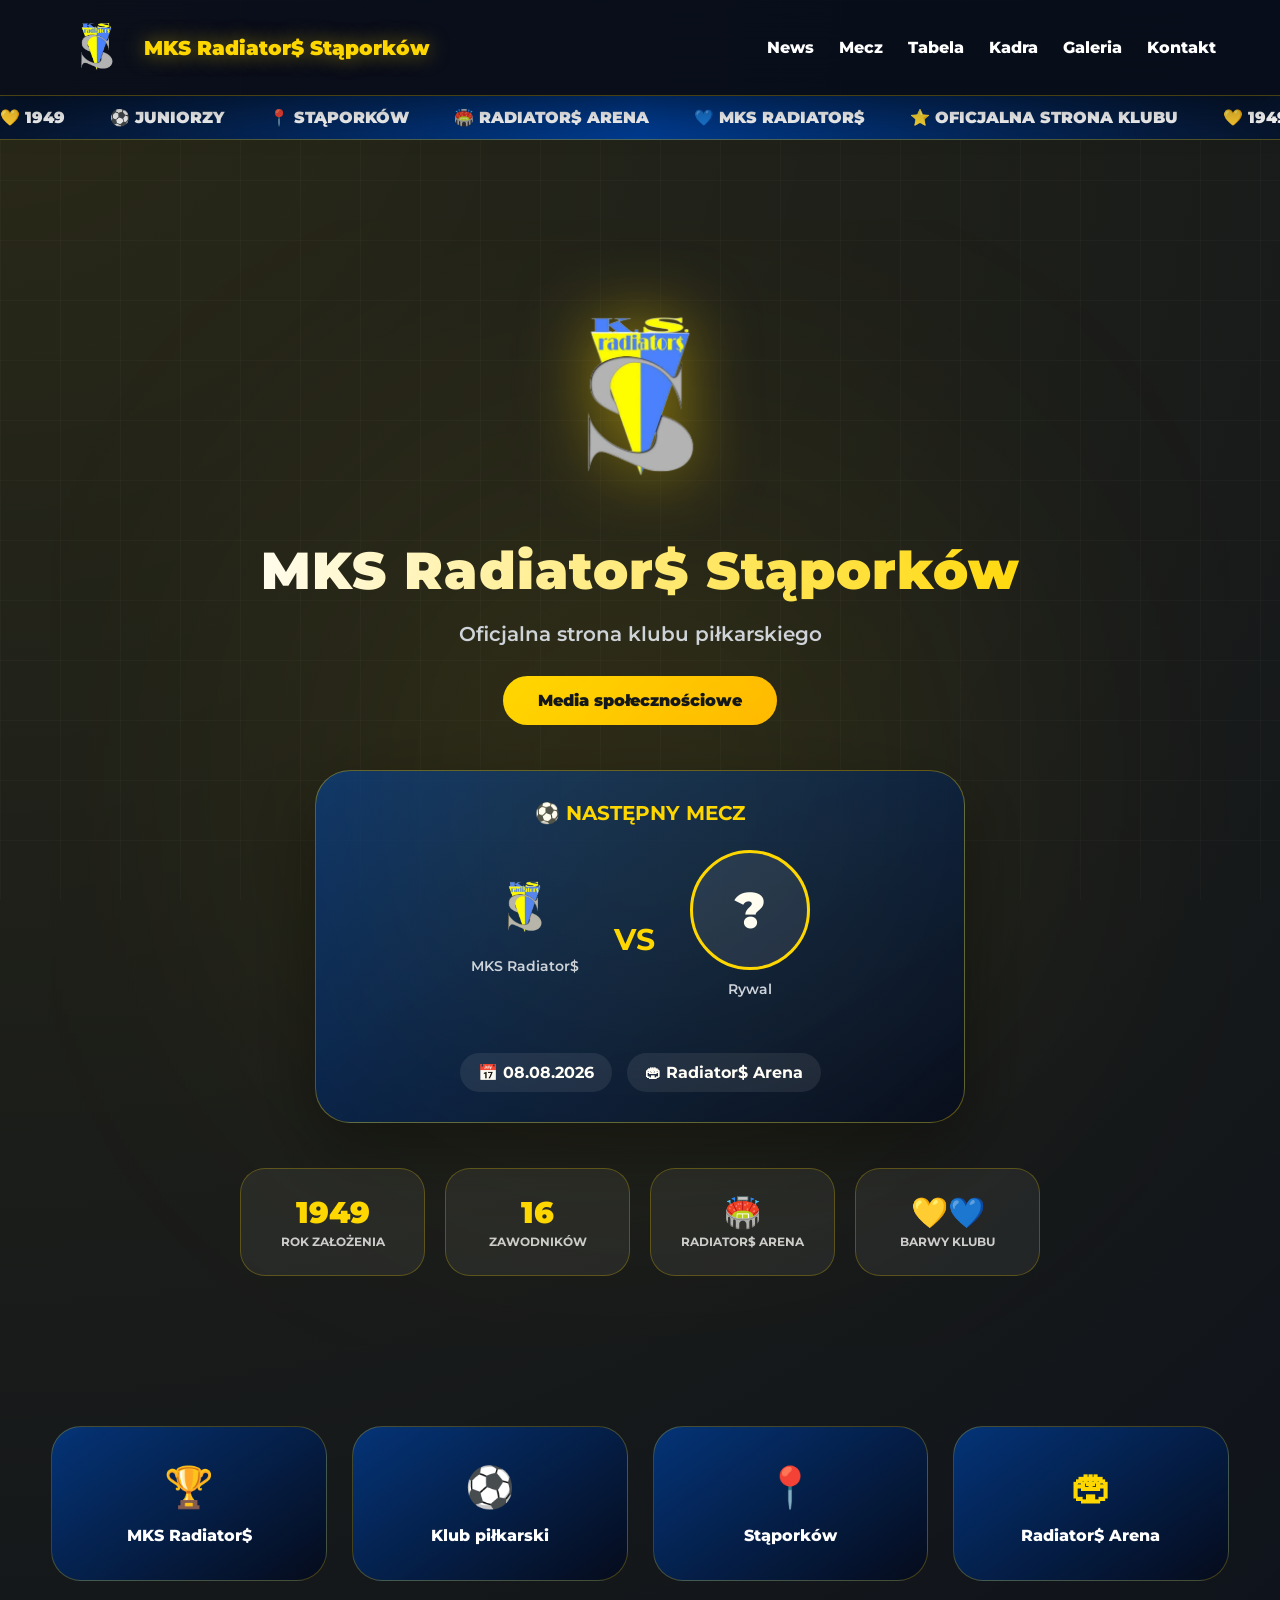
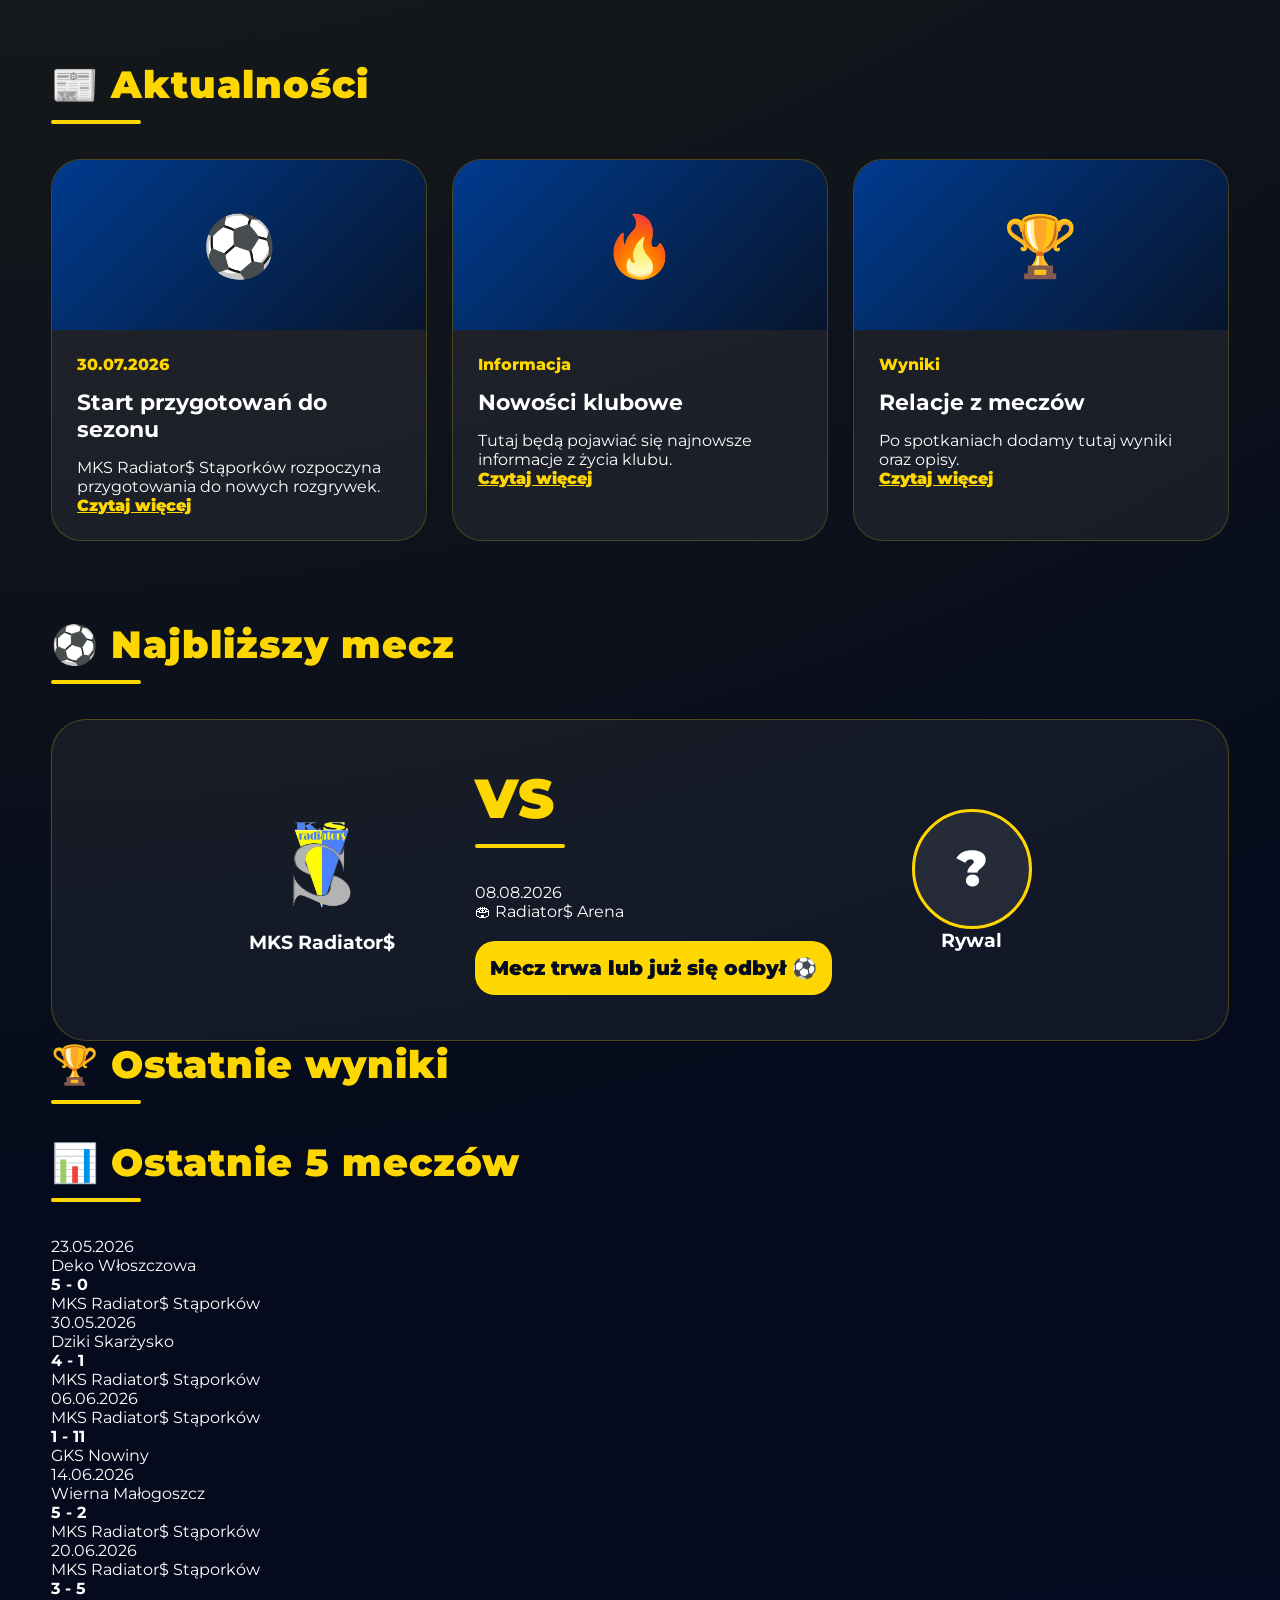
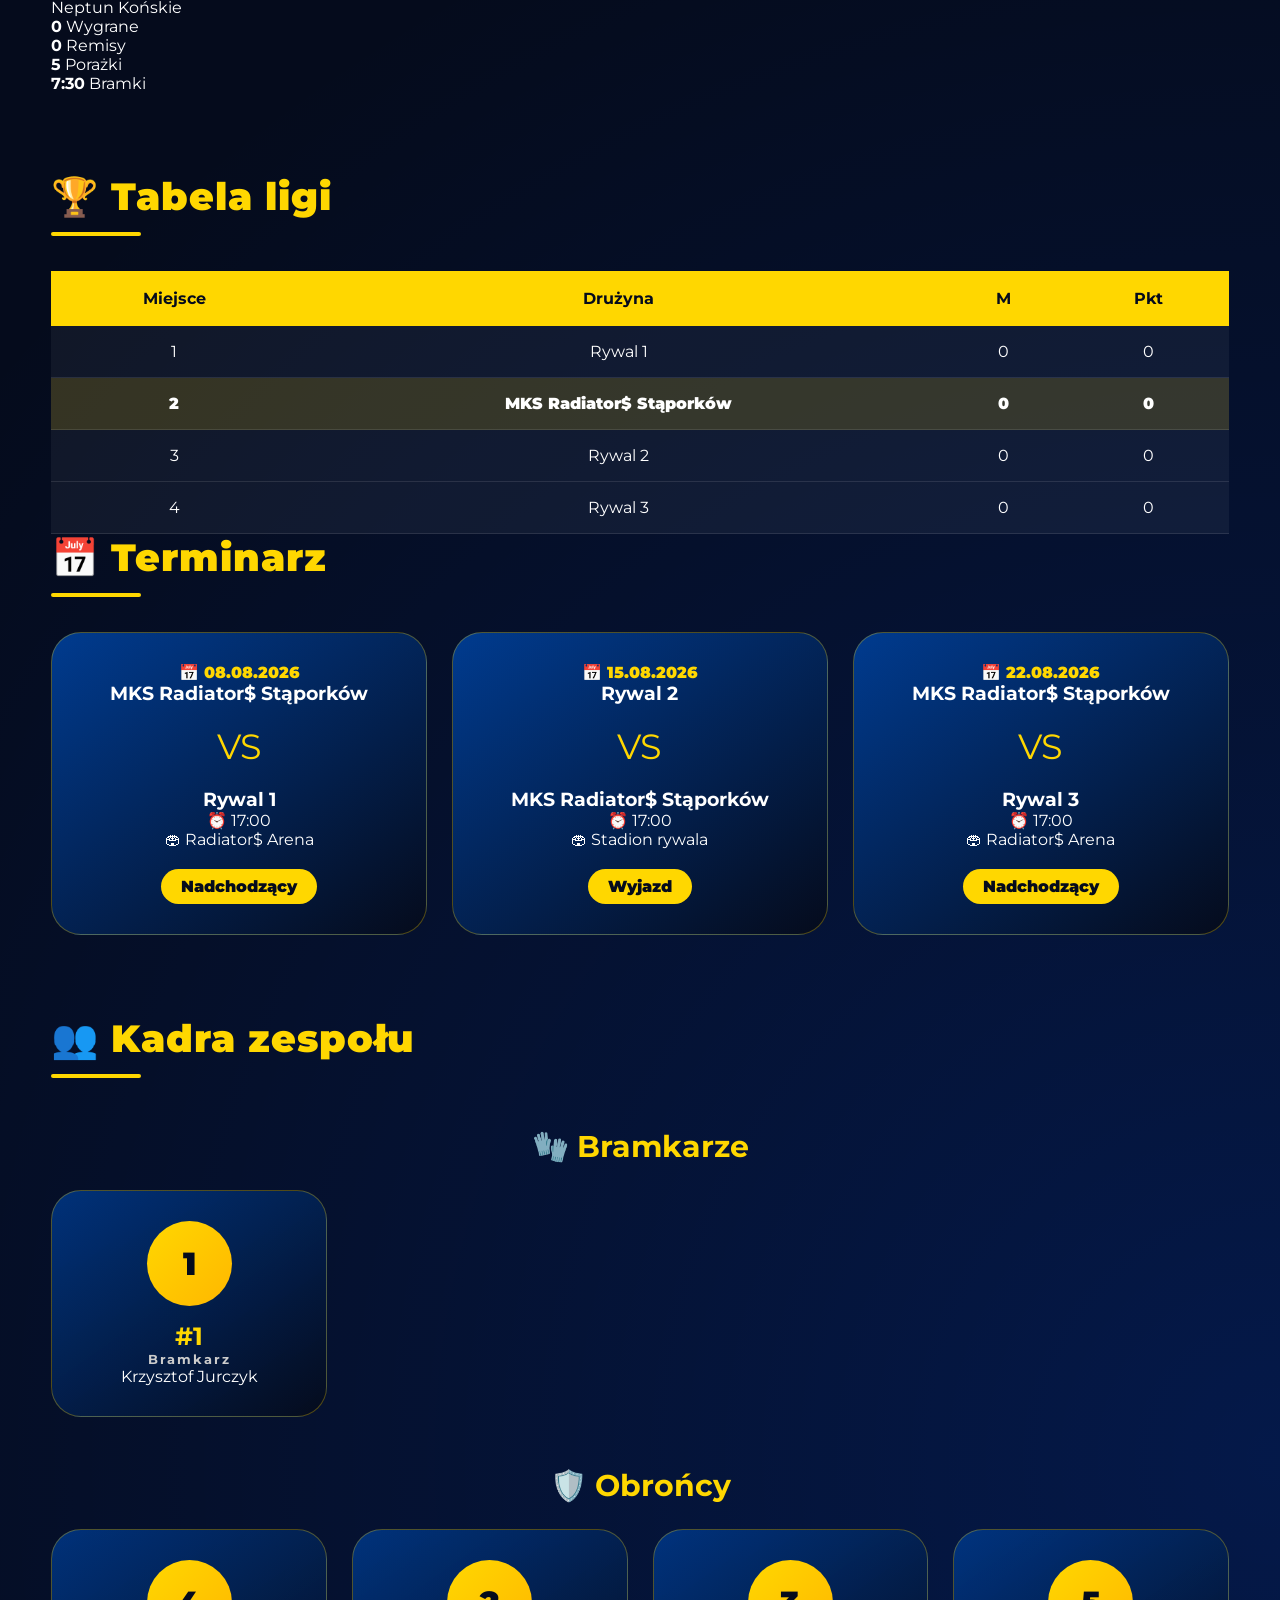
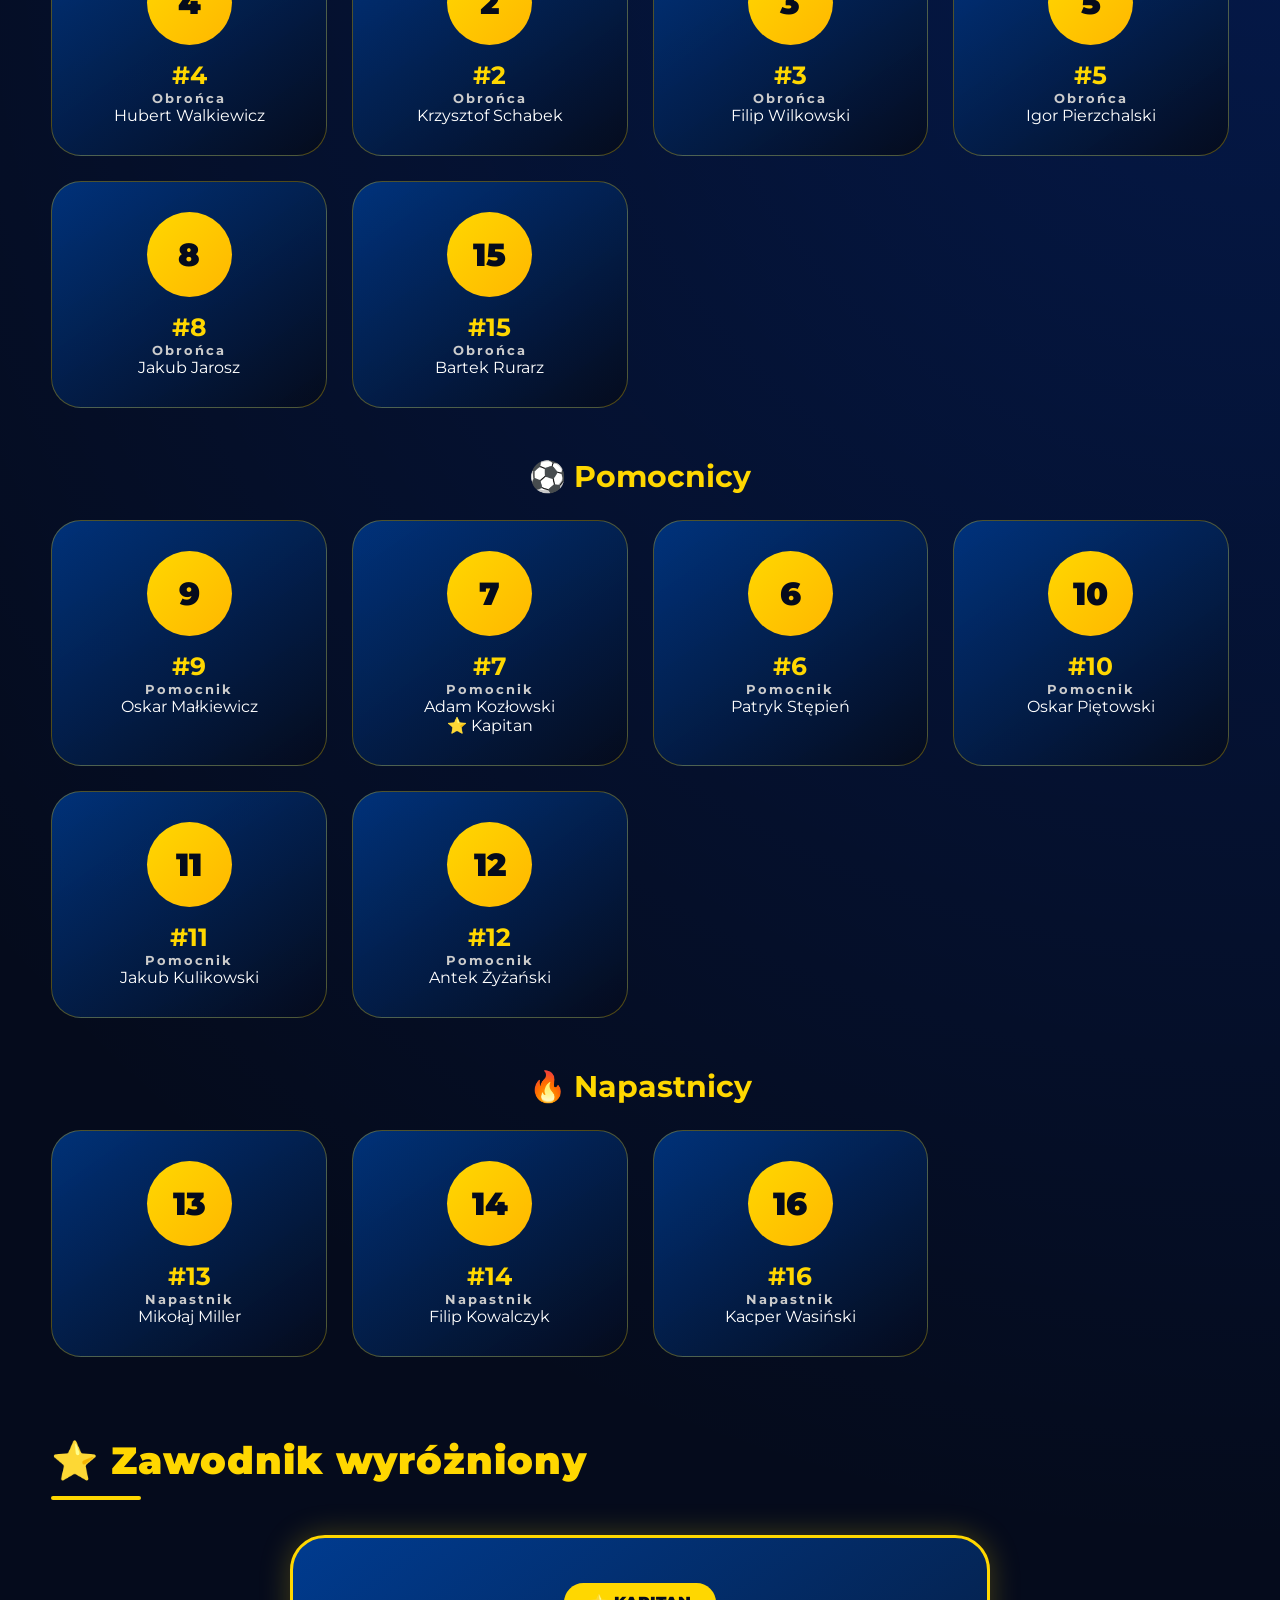
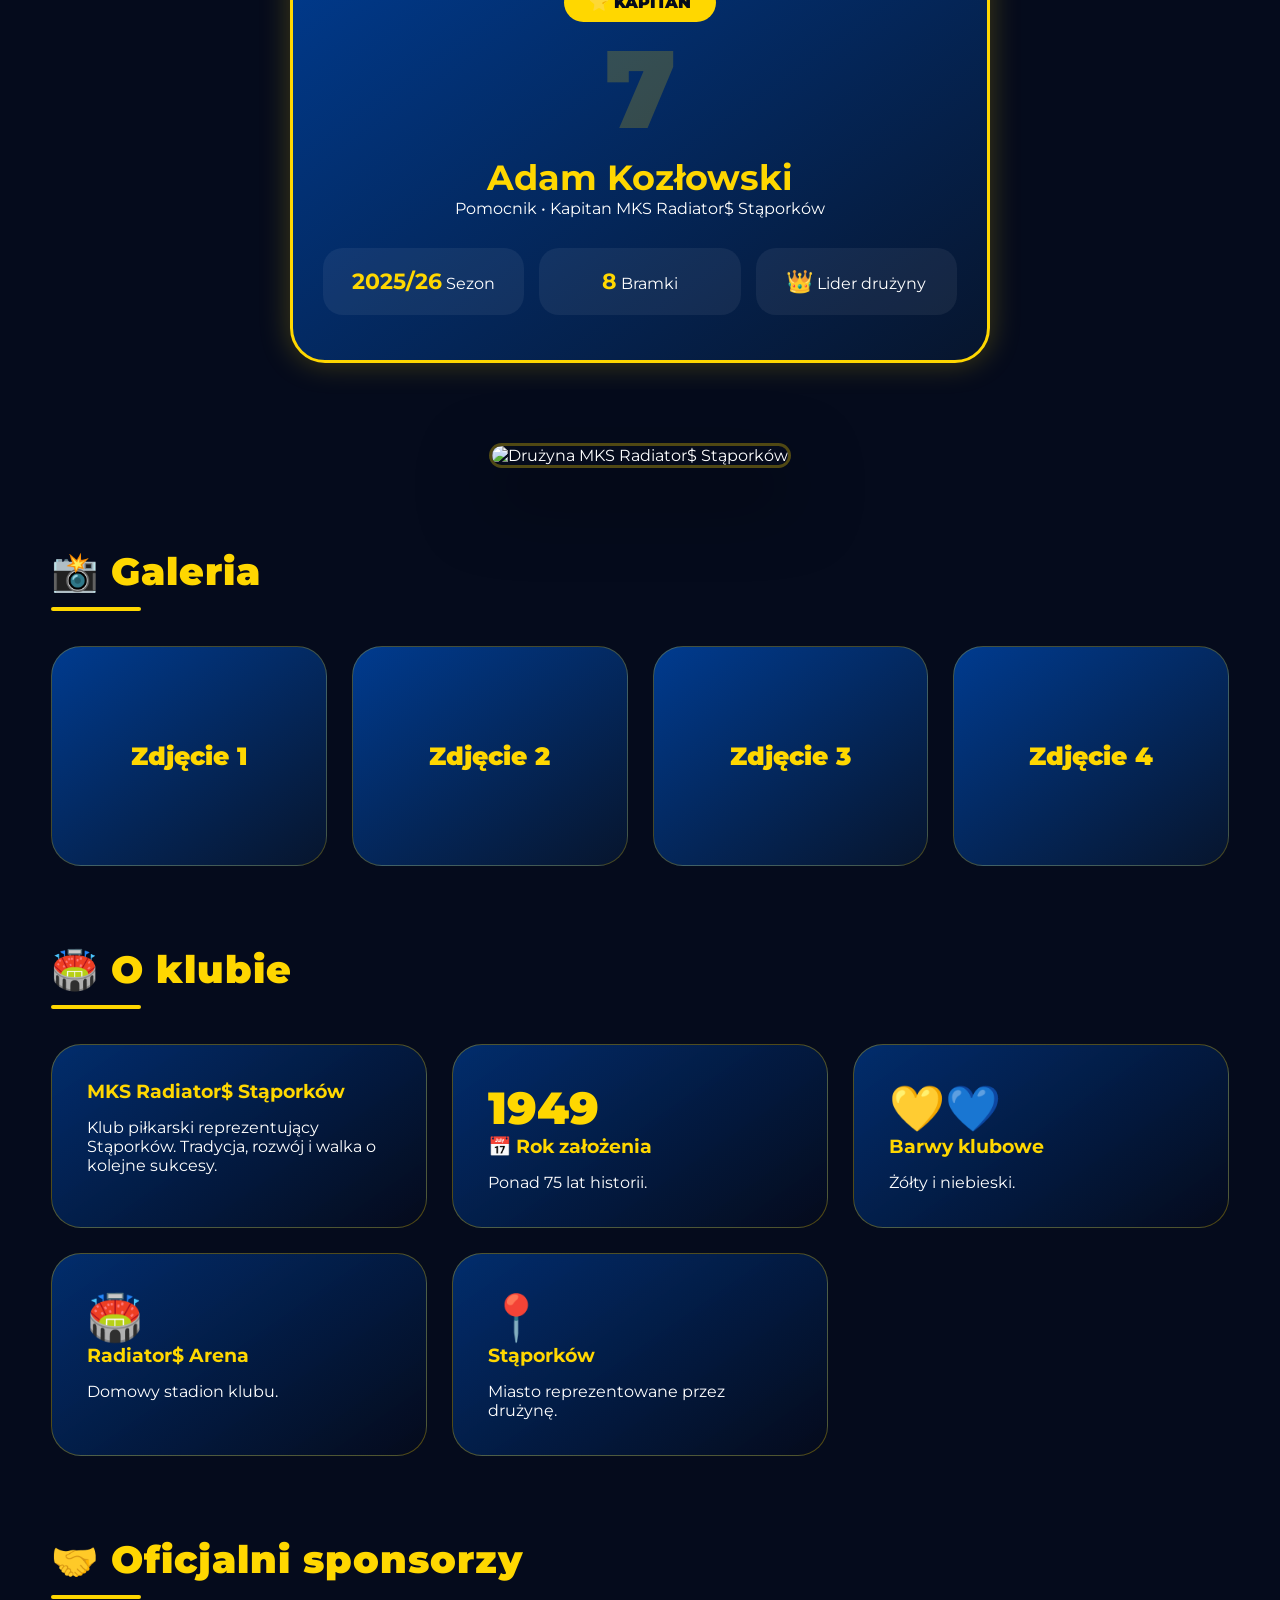
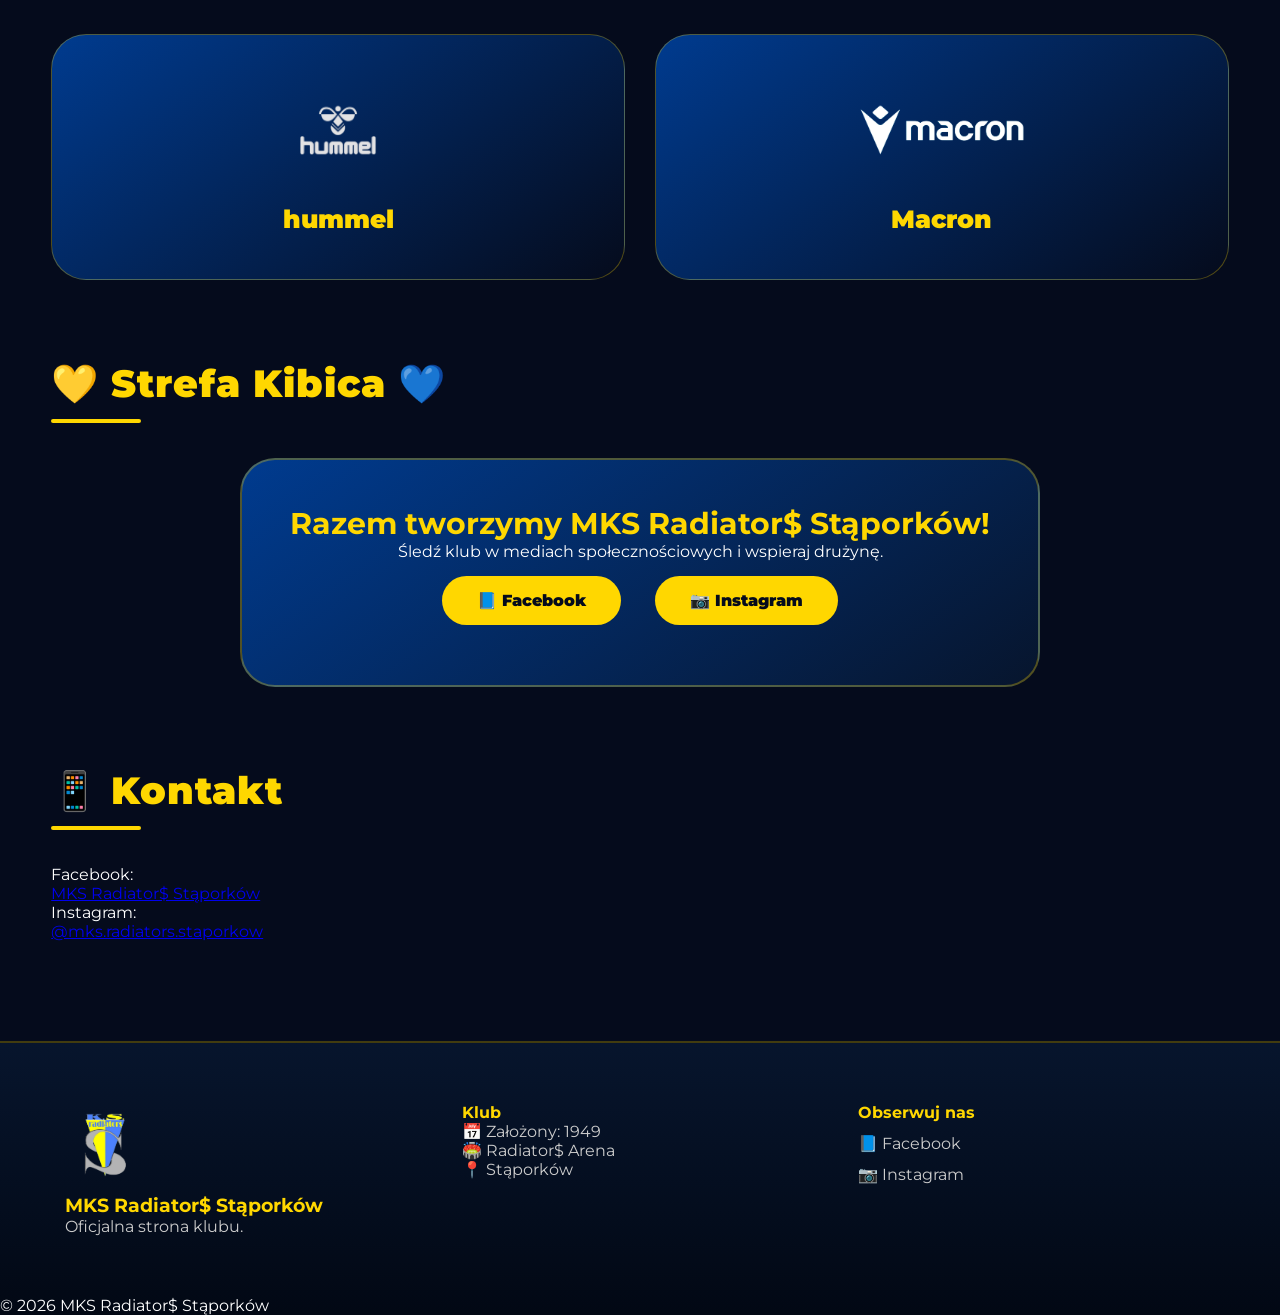
==== commit 95fa9d74: "Update index.html" ====
--- a/index.html
+++ b/index.html
@@ -357,21 +357,77 @@
 <h2>🏆 Ostatnie wyniki</h2>
 
 
-<div class="results">
-
-
-<div>
-MKS Radiator$ - -
-</div>
-
-
-<div>
-MKS Radiator$ - -
-</div>
-
-
-<div>
-MKS Radiator$ - -
+<div class="form-box">
+
+<h2>📊 Ostatnie 5 meczów</h2>
+
+<div class="form-results">
+
+<div class="loss">
+<span>23.05.2026</span>
+<p>Deko Włoszczowa</p>
+<strong>5 - 0</strong>
+<p>MKS Radiator$ Stąporków</p>
+</div>
+
+
+<div class="loss">
+<span>30.05.2026</span>
+<p>Dziki Skarżysko</p>
+<strong>4 - 1</strong>
+<p>MKS Radiator$ Stąporków</p>
+</div>
+
+
+<div class="loss">
+<span>06.06.2026</span>
+<p>MKS Radiator$ Stąporków</p>
+<strong>1 - 11</strong>
+<p>GKS Nowiny</p>
+</div>
+
+
+<div class="loss">
+<span>14.06.2026</span>
+<p>Wierna Małogoszcz</p>
+<strong>5 - 2</strong>
+<p>MKS Radiator$ Stąporków</p>
+</div>
+
+
+<div class="loss">
+<span>20.06.2026</span>
+<p>MKS Radiator$ Stąporków</p>
+<strong>3 - 5</strong>
+<p>Neptun Końskie</p>
+</div>
+
+
+</div>
+
+
+<div class="form-summary">
+
+<div>
+<strong>0</strong>
+<span>Wygrane</span>
+</div>
+
+<div>
+<strong>0</strong>
+<span>Remisy</span>
+</div>
+
+<div>
+<strong>5</strong>
+<span>Porażki</span>
+</div>
+
+<div>
+<strong>7:30</strong>
+<span>Bramki</span>
+</div>
+
 </div>
 
 
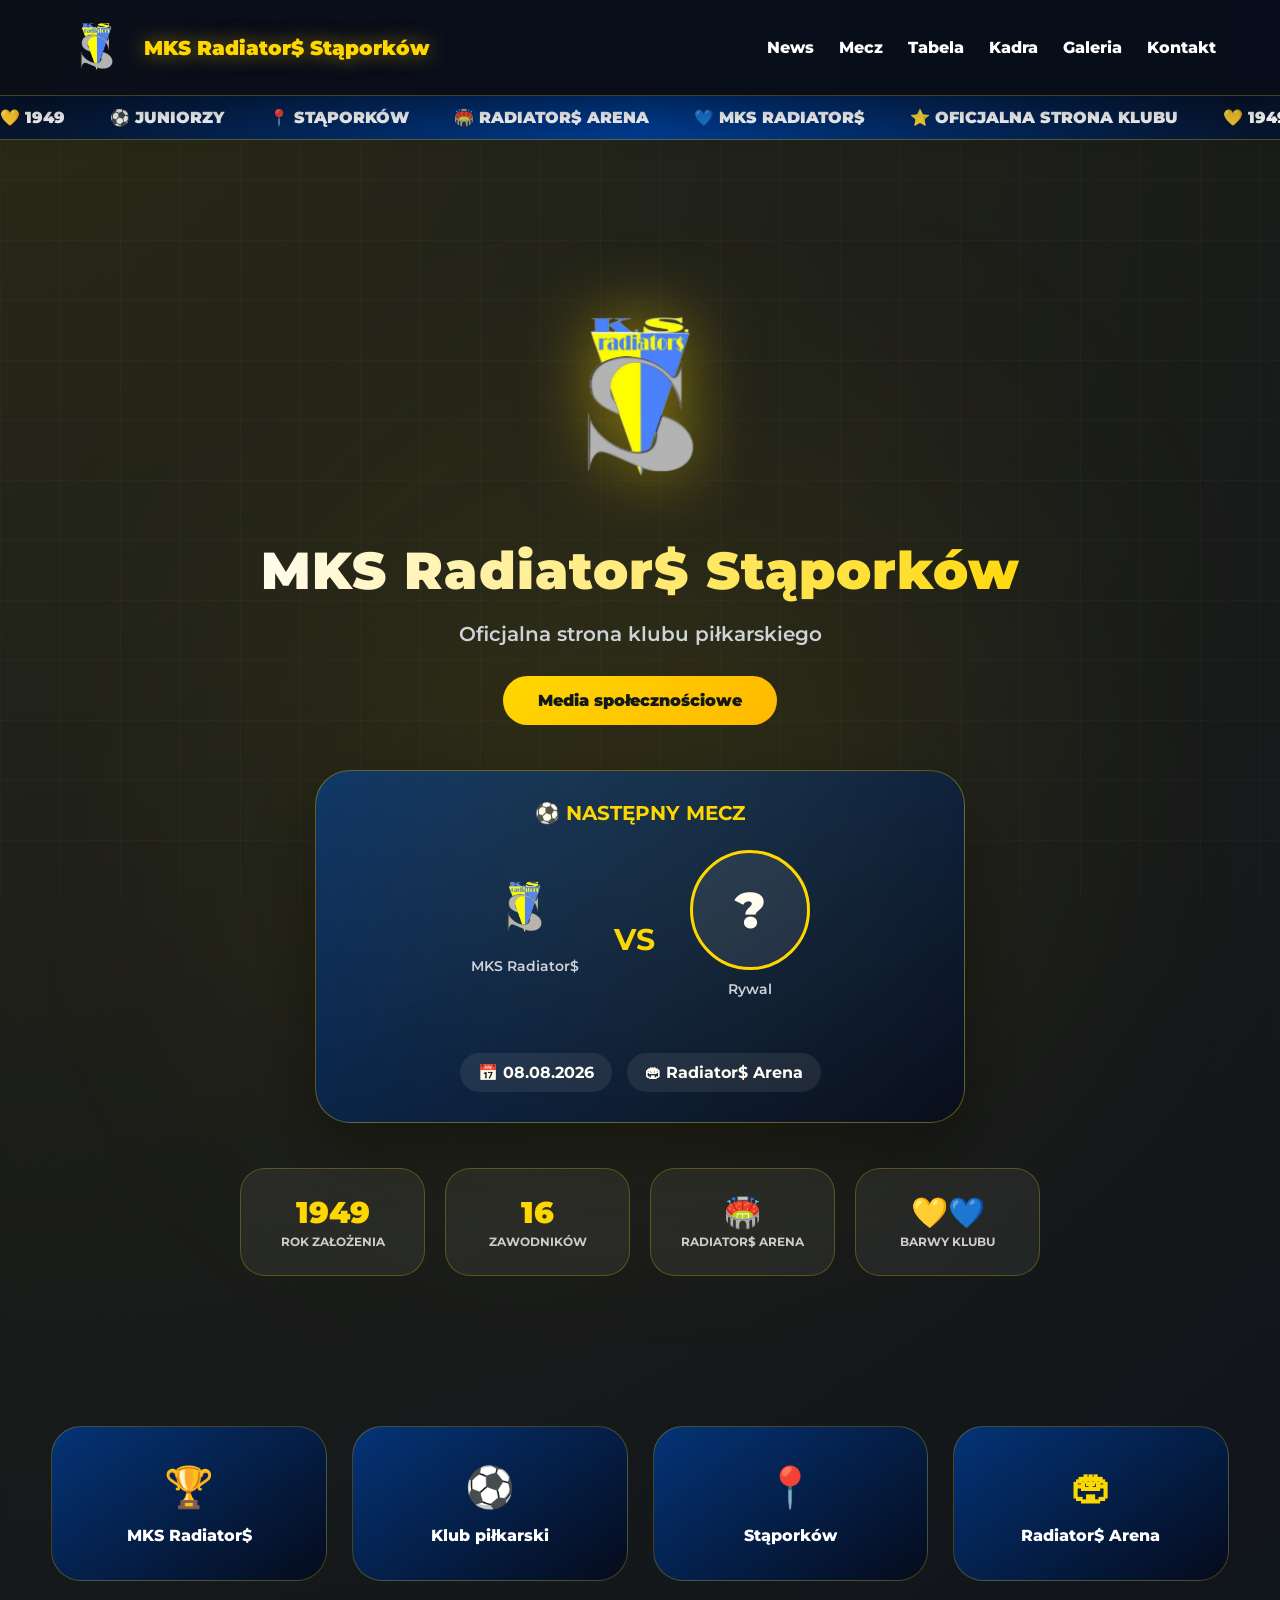
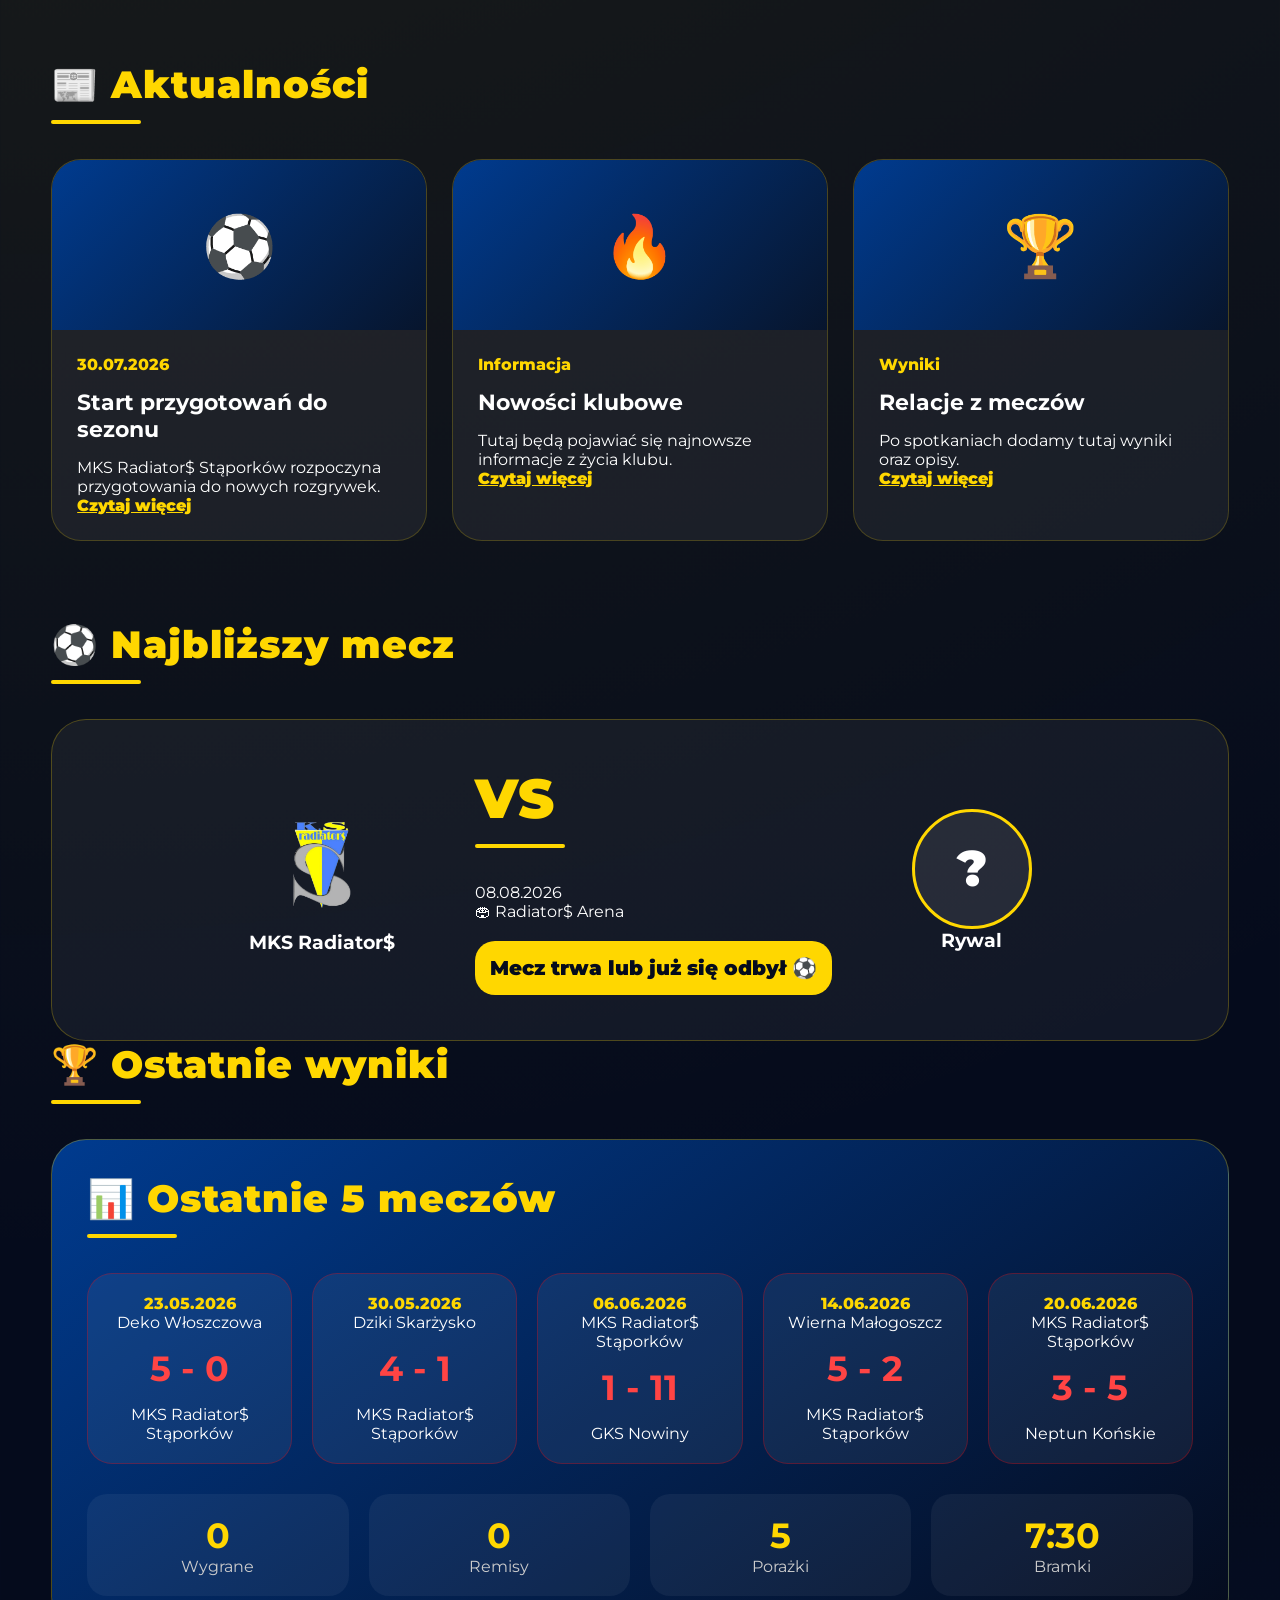
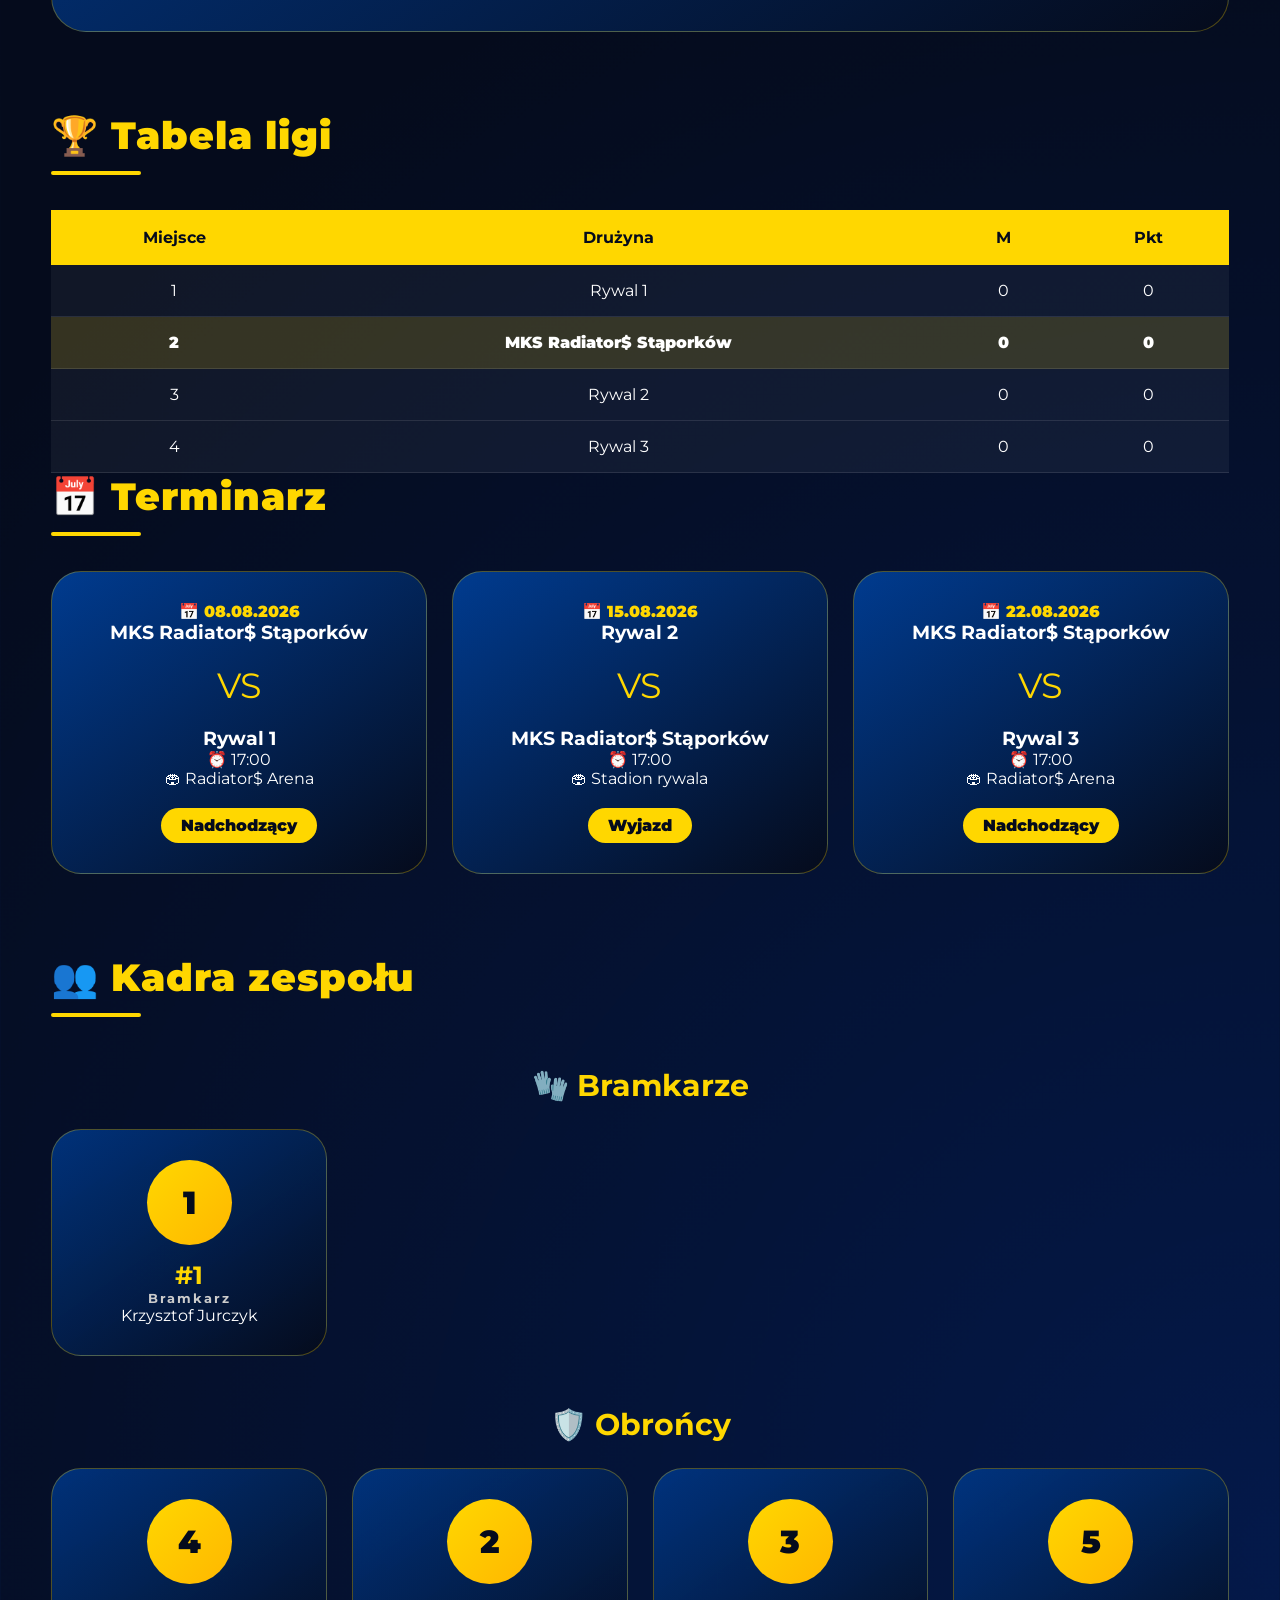
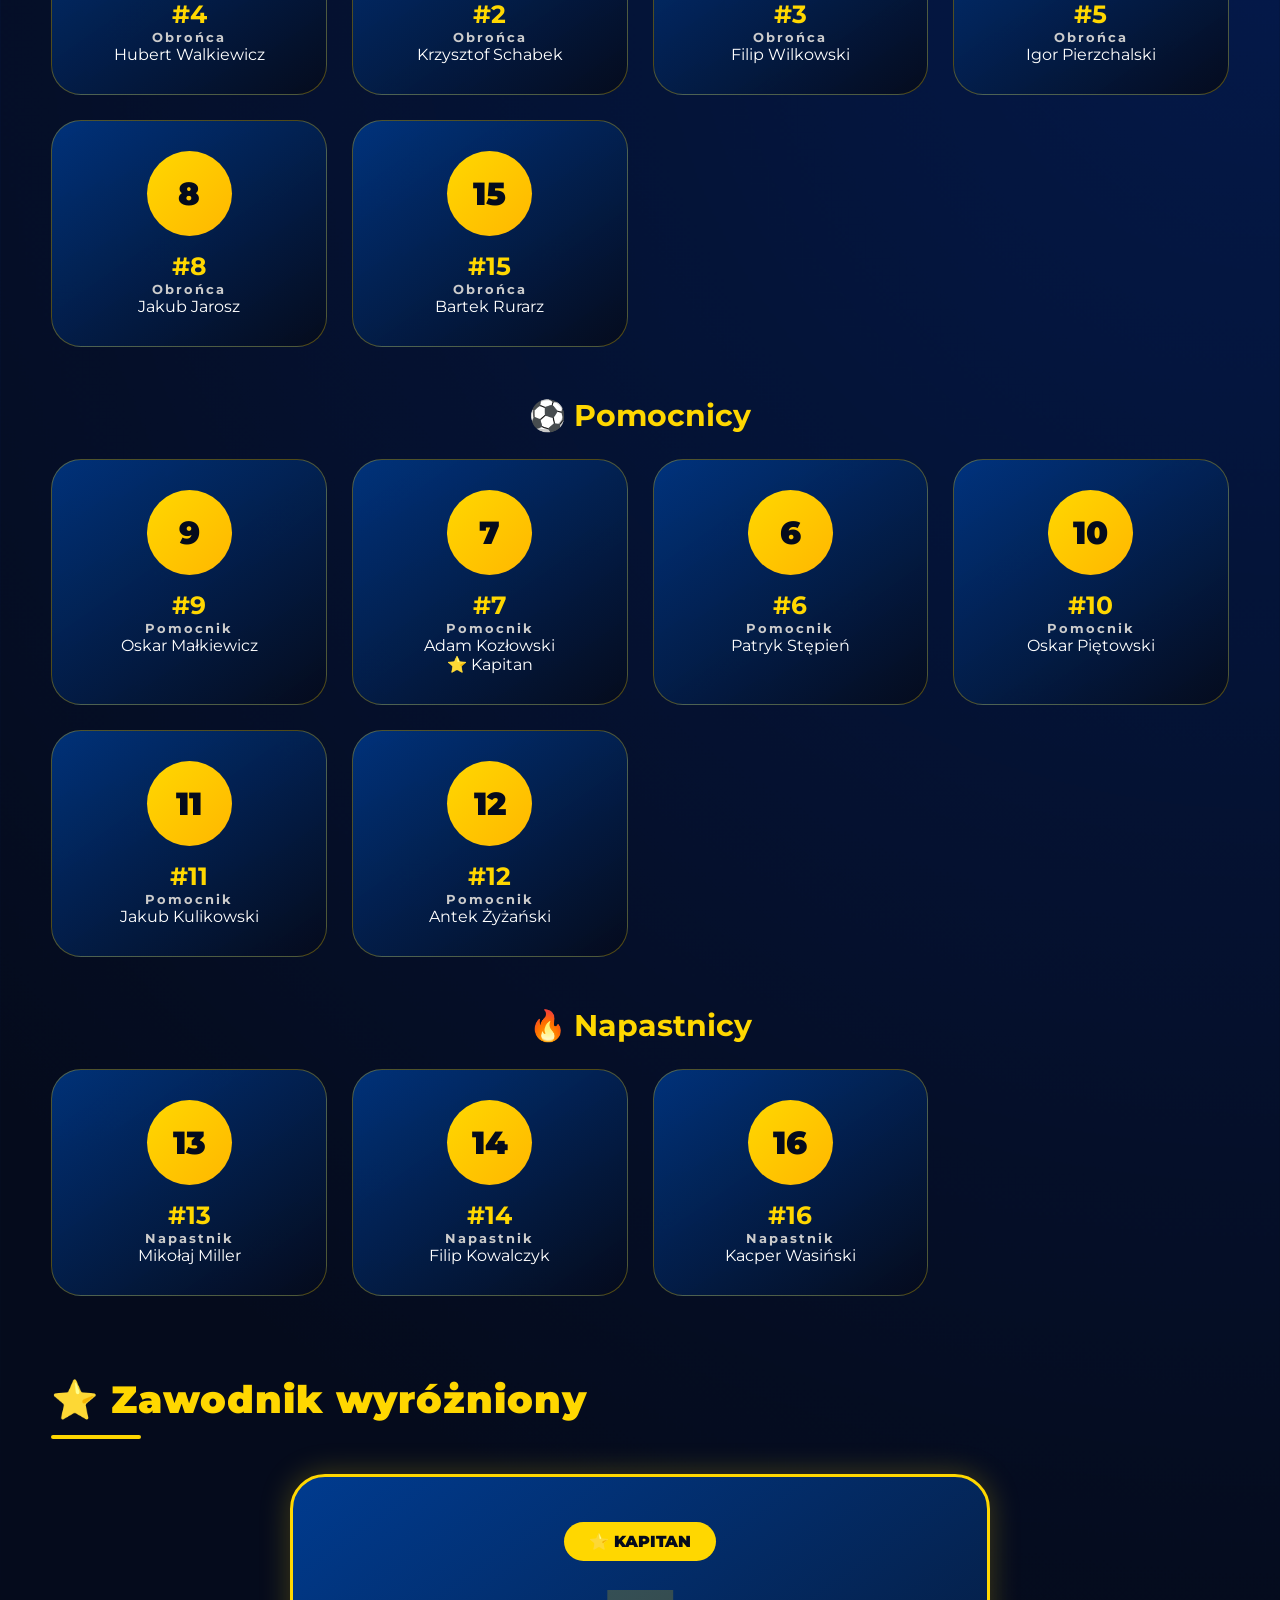
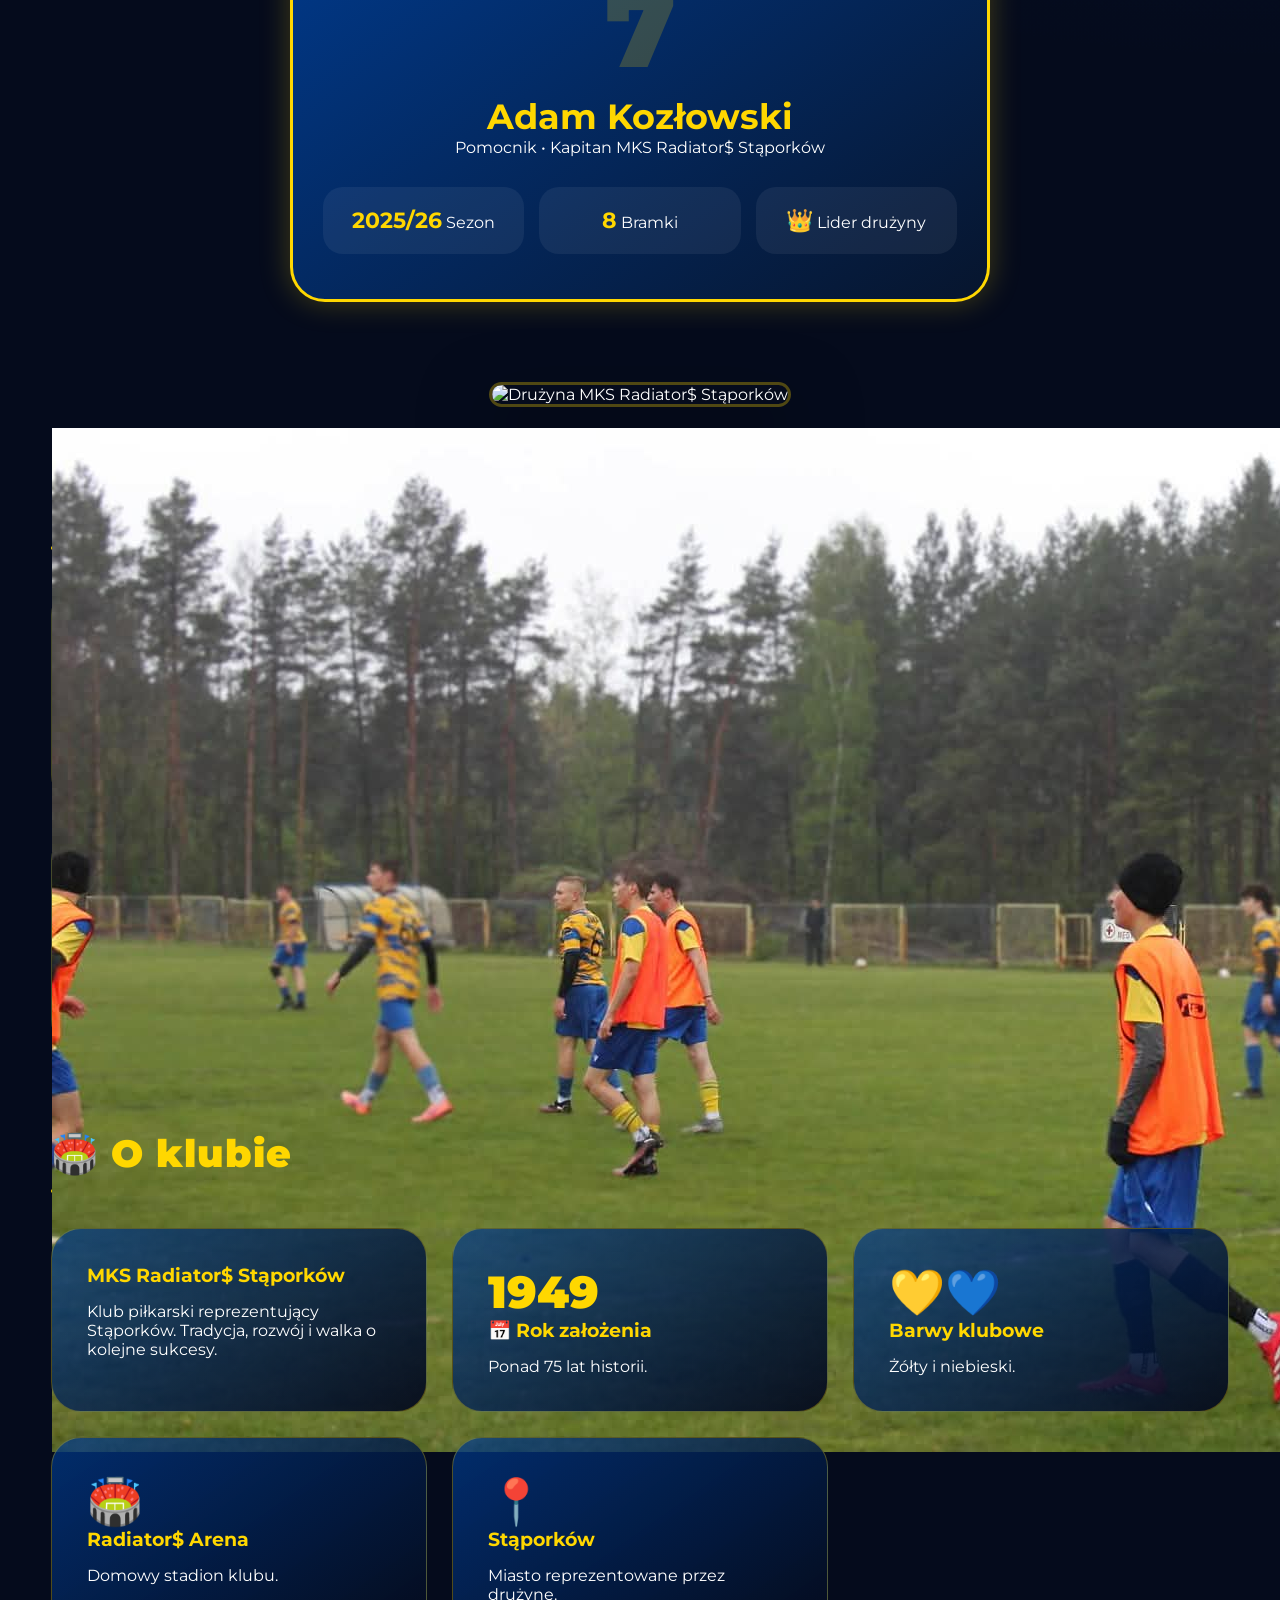
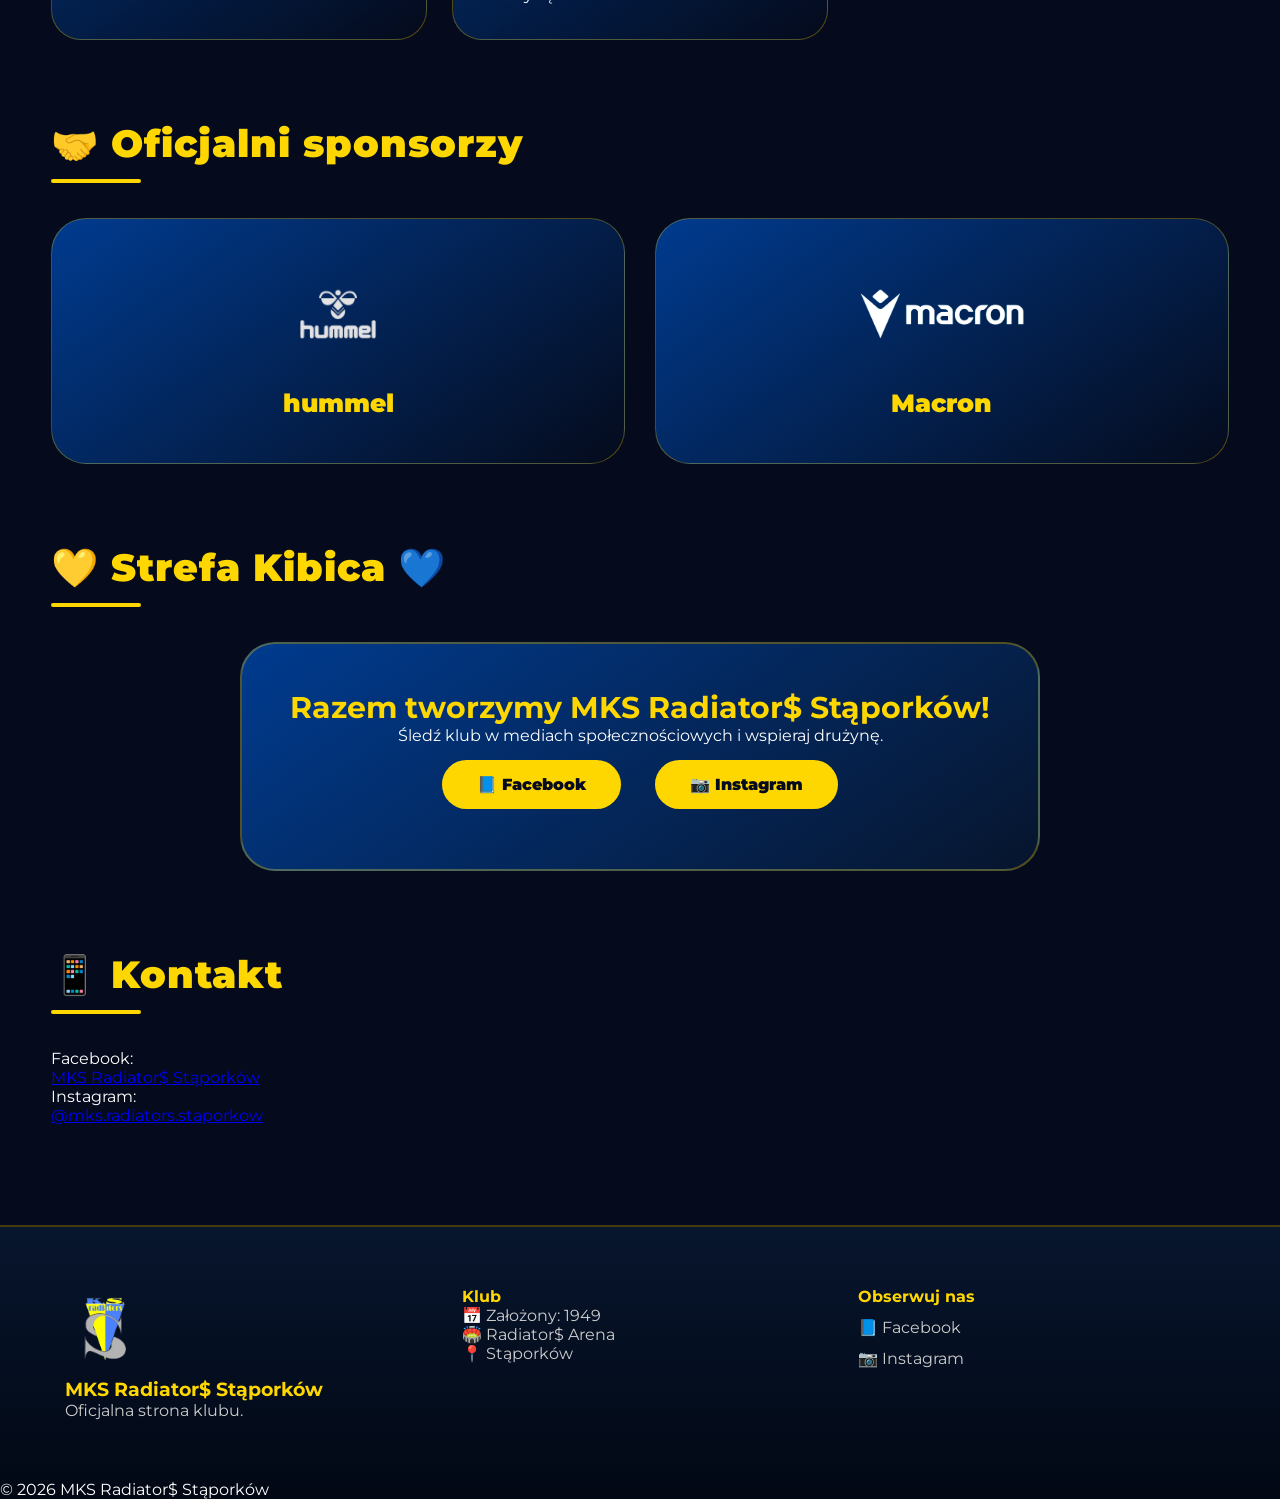
==== commit a7027152: "Update index.html" ====
--- a/index.html
+++ b/index.html
@@ -936,27 +936,37 @@
 
 <section id="galeria">
 
-
 <h2>📸 Galeria</h2>
 
-
 <div class="gallery">
 
-
-<div>Zdjęcie 1</div>
-
-<div>Zdjęcie 2</div>
-
-<div>Zdjęcie 3</div>
-
-<div>Zdjęcie 4</div>
-
-
-</div>
-
+<div class="gallery-item">
+<img src="foto1.HEIC" alt="MKS Radiator$ Stąporków">
+</div>
+
+<div class="gallery-item">
+<img src="foto2.JPG" alt="MKS Radiator$ Stąporków">
+</div>
+
+<div class="gallery-item">
+<img src="foto3.JPG" alt="MKS Radiator$ Stąporków">
+</div>
+
+<div class="gallery-item">
+<img src="foto4.JPG" alt="MKS Radiator$ Stąporków">
+</div>
+
+<div class="gallery-item">
+<img src="foto5.JPG" alt="MKS Radiator$ Stąporków">
+</div>
+
+<div class="gallery-item">
+<img src="foto6.JPG" alt="MKS Radiator$ Stąporków">
+</div>
+
+</div>
 
 </section>
-
 
 
 
--- a/style.css
+++ b/style.css
@@ -1757,3 +1757,93 @@
 
 
 }
+/* ===== FORMA DRUŻYNY ===== */
+
+.form-box{
+    padding:35px;
+    border-radius:35px;
+    background:
+    linear-gradient(145deg,#003B8F,#050b1c);
+    border:1px solid rgba(255,215,0,.3);
+}
+
+
+.form-results{
+    display:grid;
+    grid-template-columns:repeat(5,1fr);
+    gap:20px;
+}
+
+
+.form-results div{
+    padding:20px;
+    text-align:center;
+    border-radius:25px;
+    background:rgba(255,255,255,.06);
+    border:1px solid rgba(255,0,0,.3);
+}
+
+
+.form-results span{
+    color:#FFD700;
+    font-weight:800;
+}
+
+
+.form-results strong{
+    display:block;
+    font-size:35px;
+    margin:15px 0;
+    color:#ff4444;
+}
+
+
+.form-summary{
+    margin-top:30px;
+    display:grid;
+    grid-template-columns:repeat(4,1fr);
+    gap:20px;
+}
+
+
+.form-summary div{
+    text-align:center;
+    padding:20px;
+    background:rgba(255,255,255,.05);
+    border-radius:20px;
+}
+
+
+.form-summary strong{
+    display:block;
+    font-size:35px;
+    color:#FFD700;
+}
+
+
+.form-summary span{
+    color:#ccc;
+}
+
+
+@media(max-width:900px){
+
+.form-results{
+    grid-template-columns:repeat(2,1fr);
+}
+
+.form-summary{
+    grid-template-columns:repeat(2,1fr);
+}
+
+}
+
+
+@media(max-width:600px){
+
+.form-results,
+.form-summary{
+    grid-template-columns:1fr;
+}
+
+}
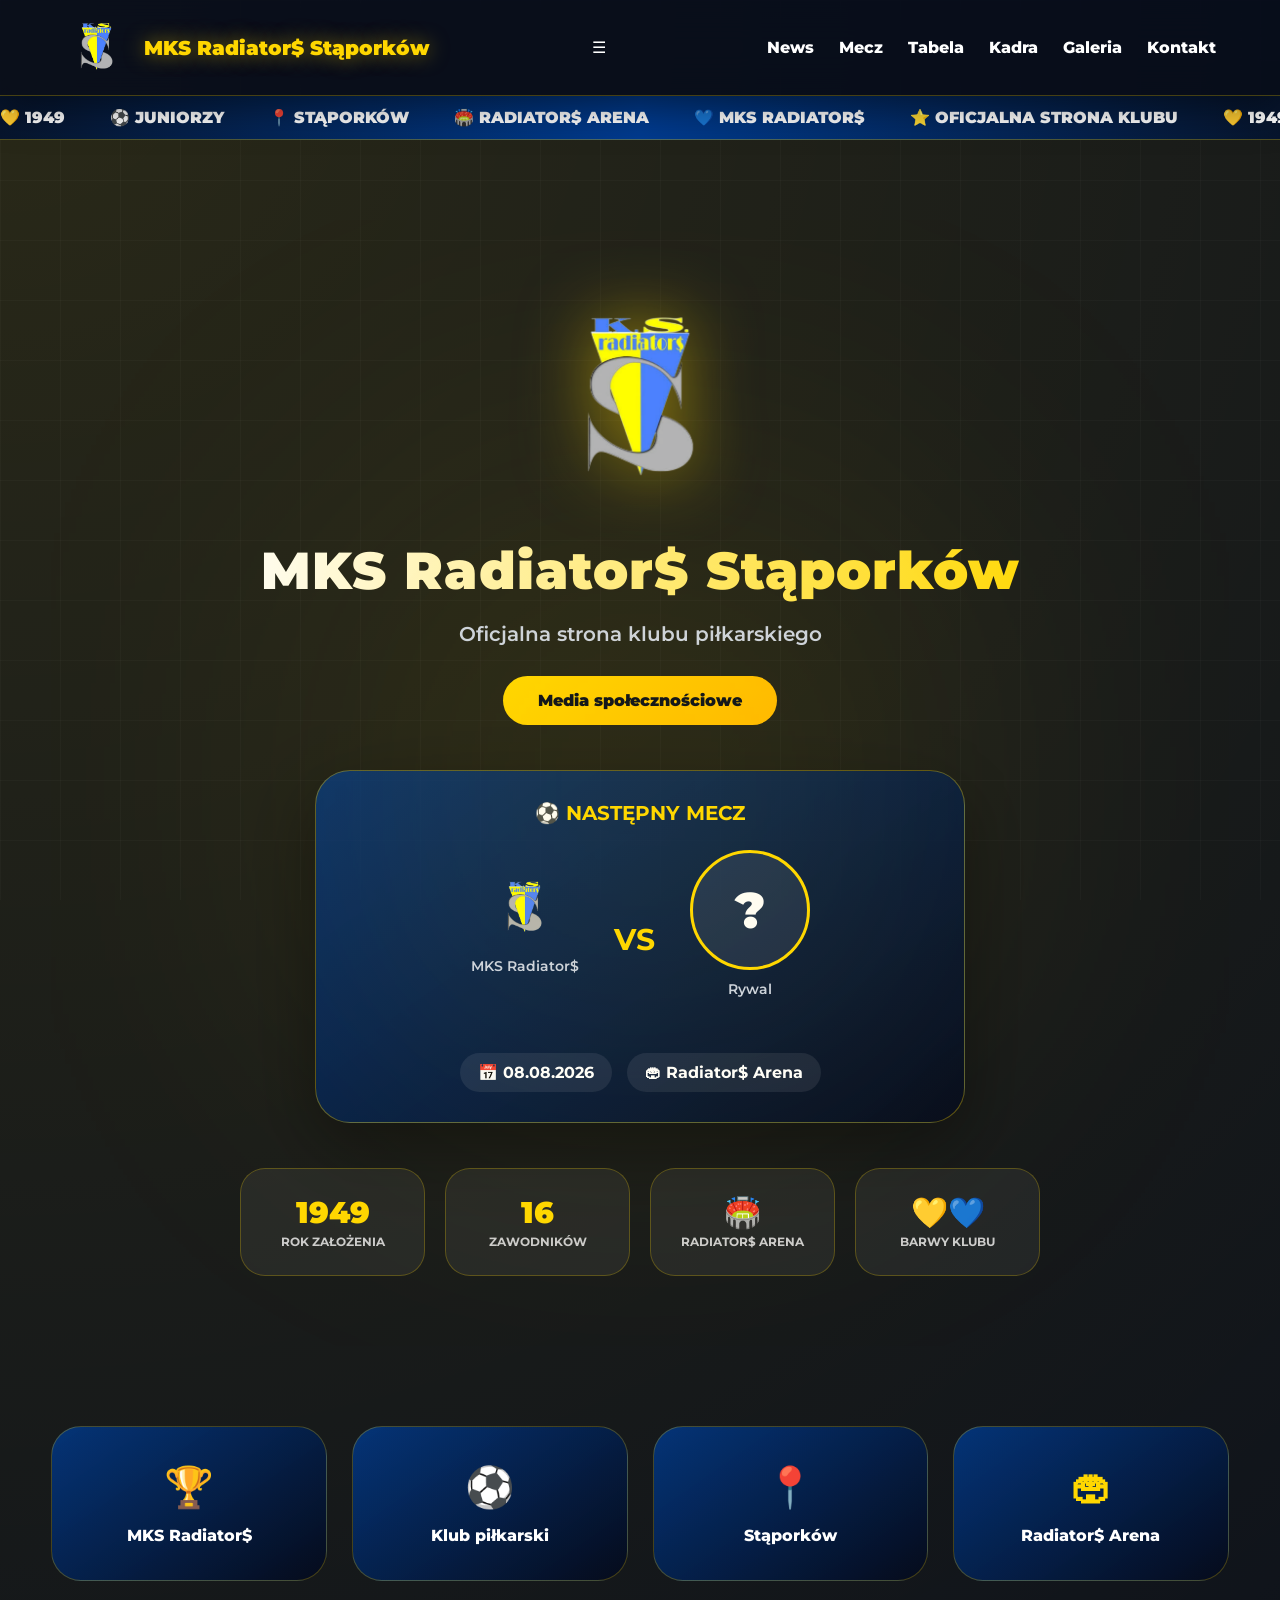
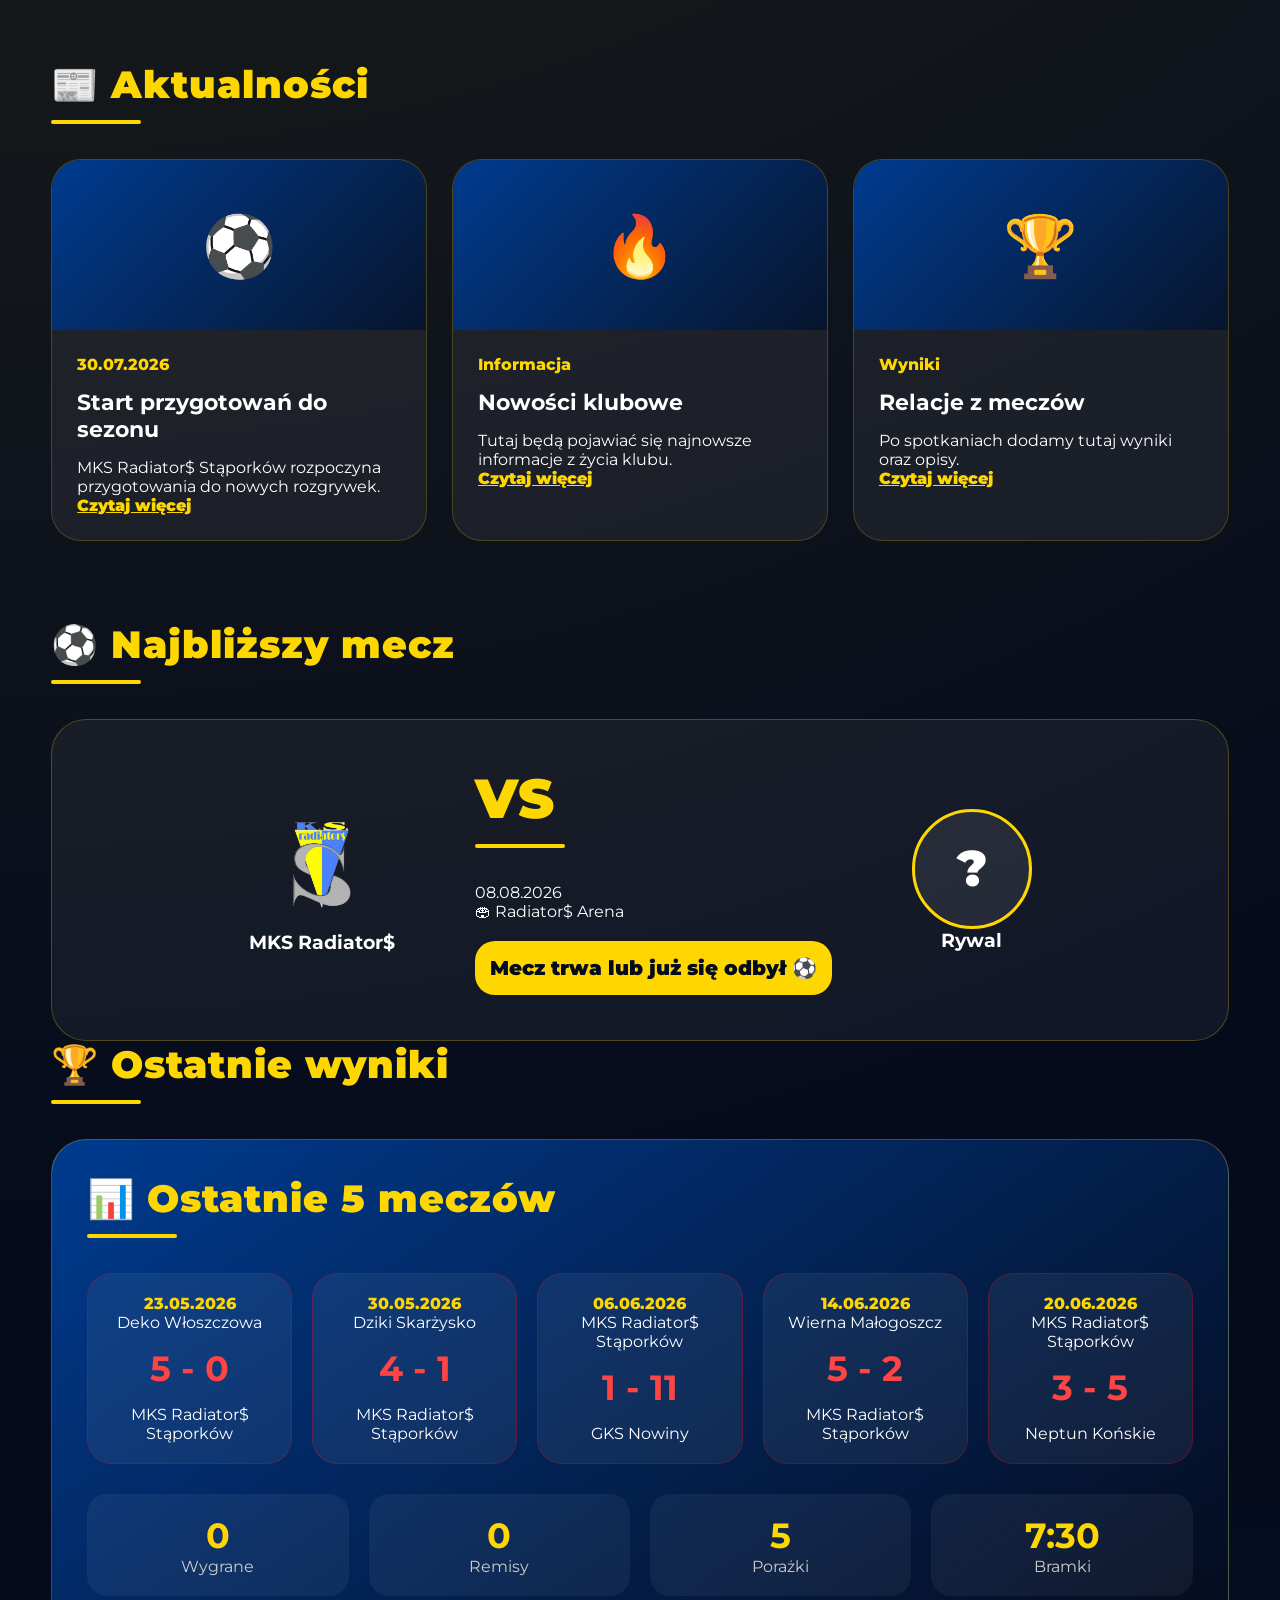
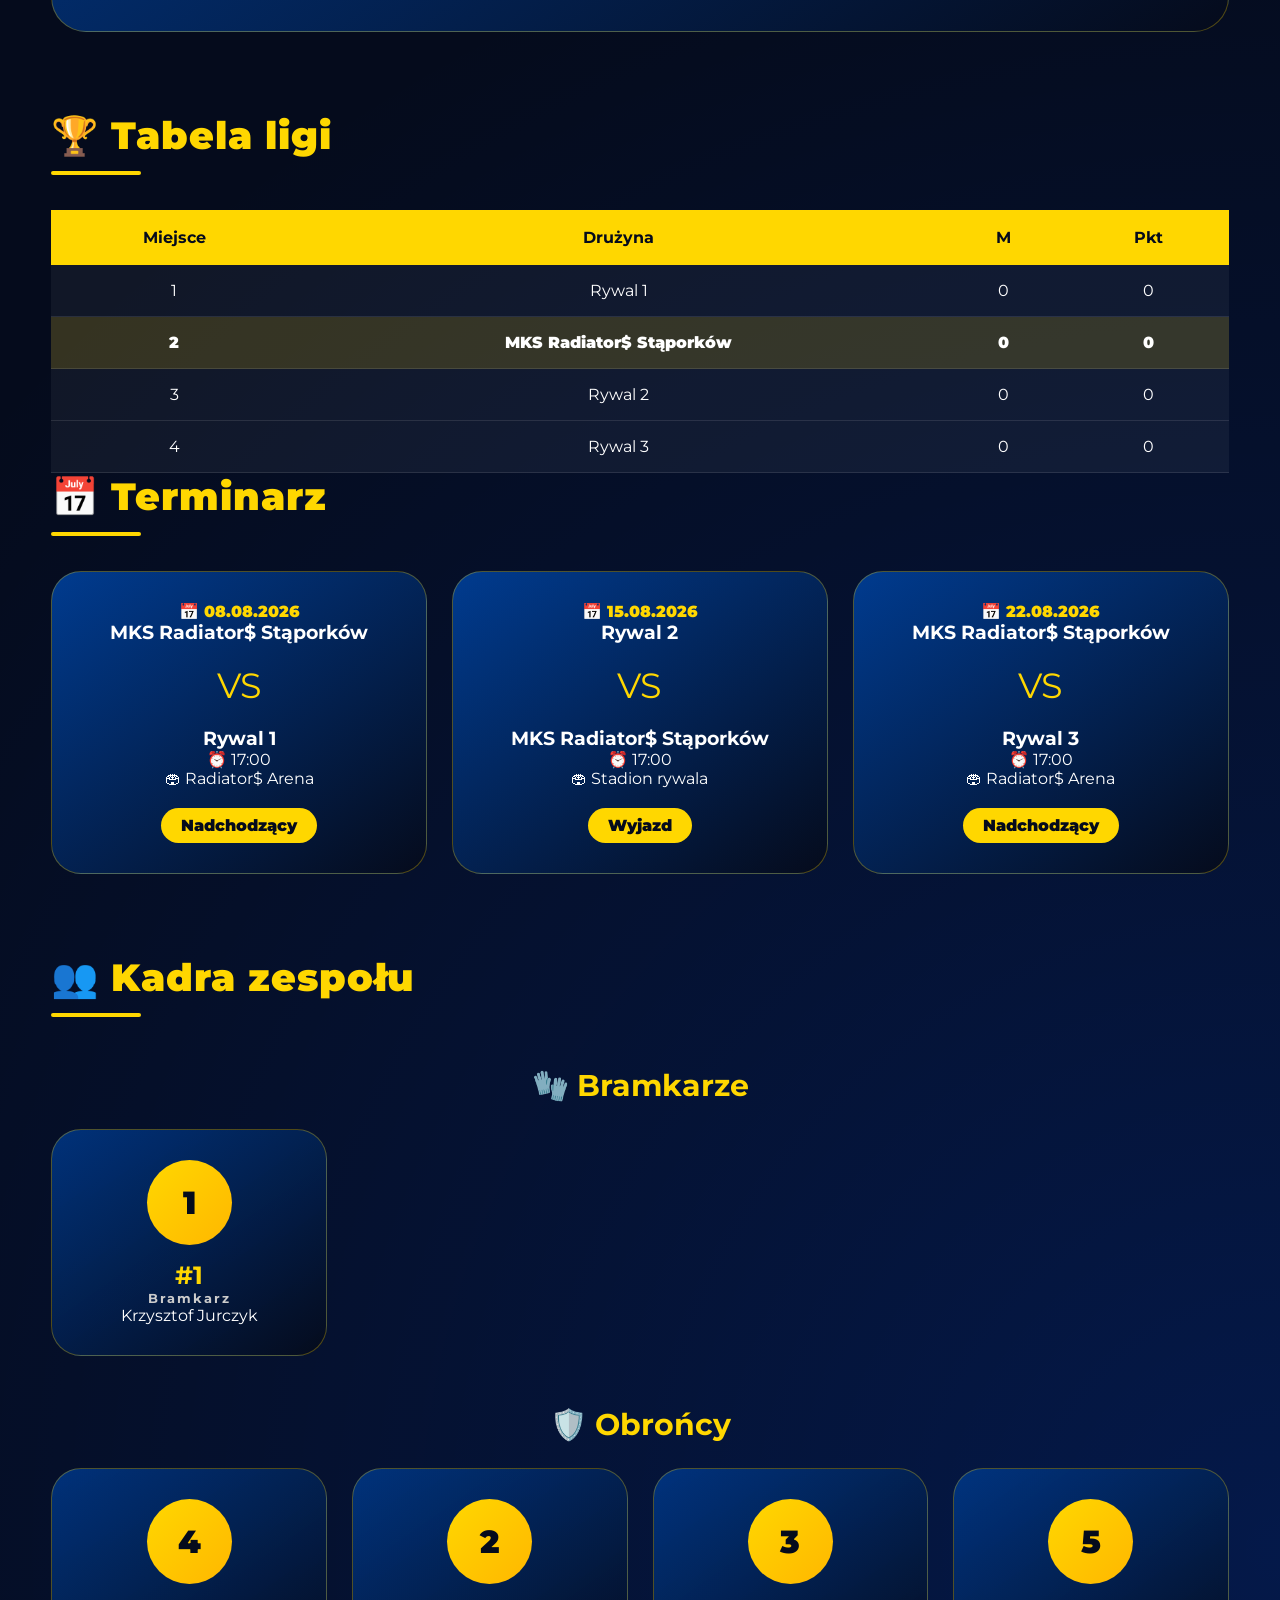
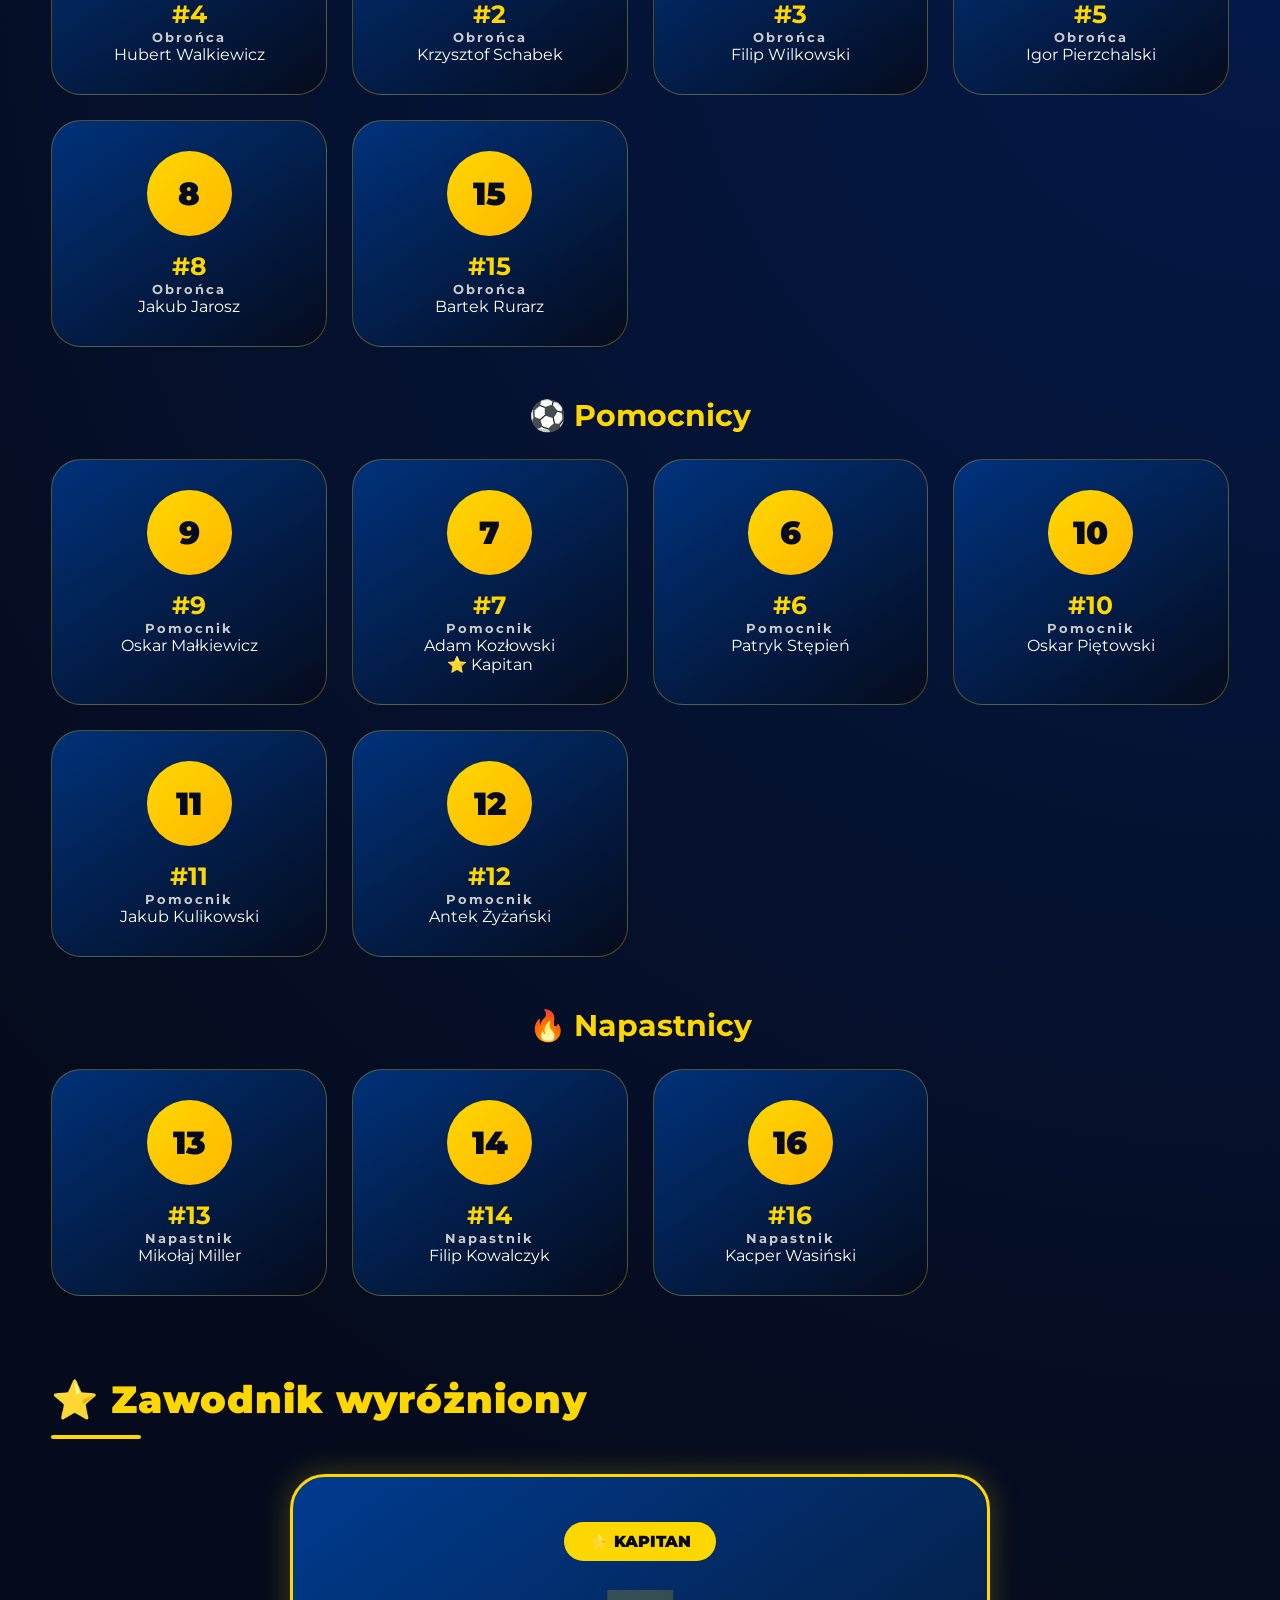
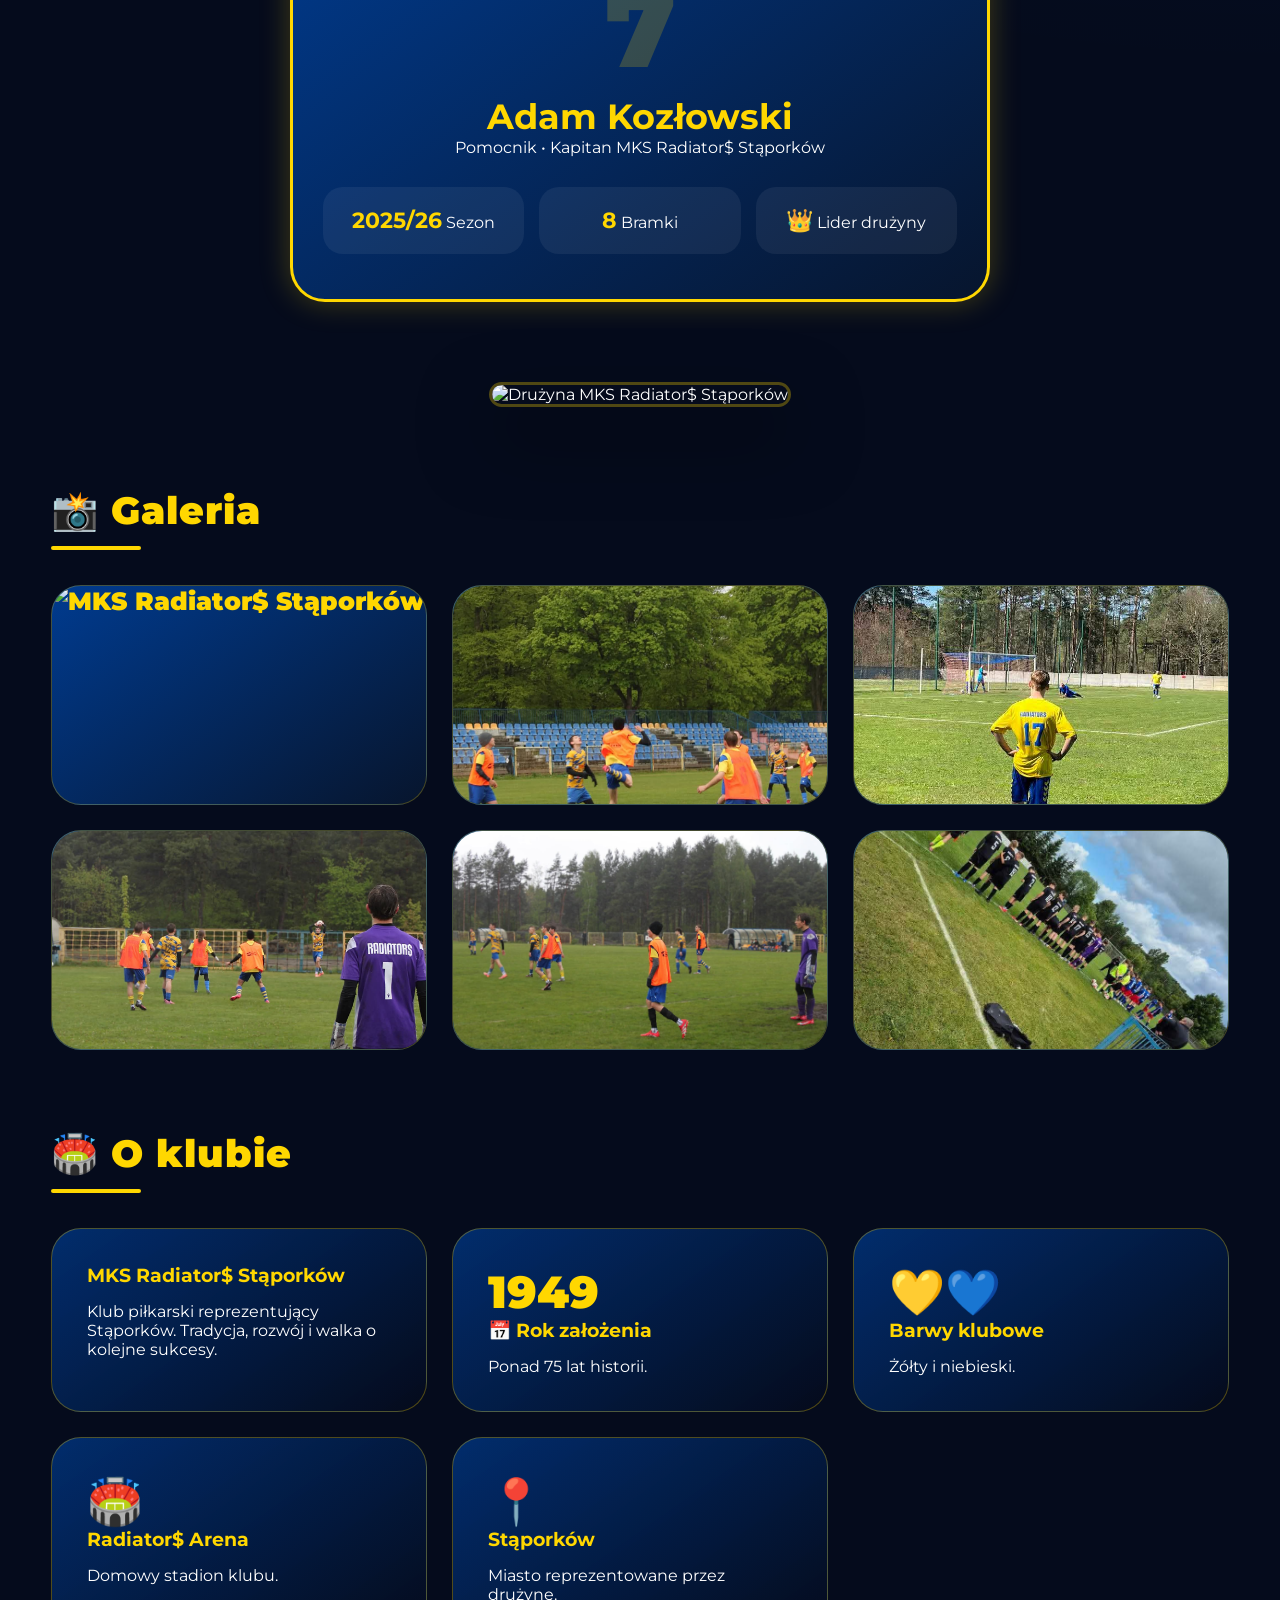
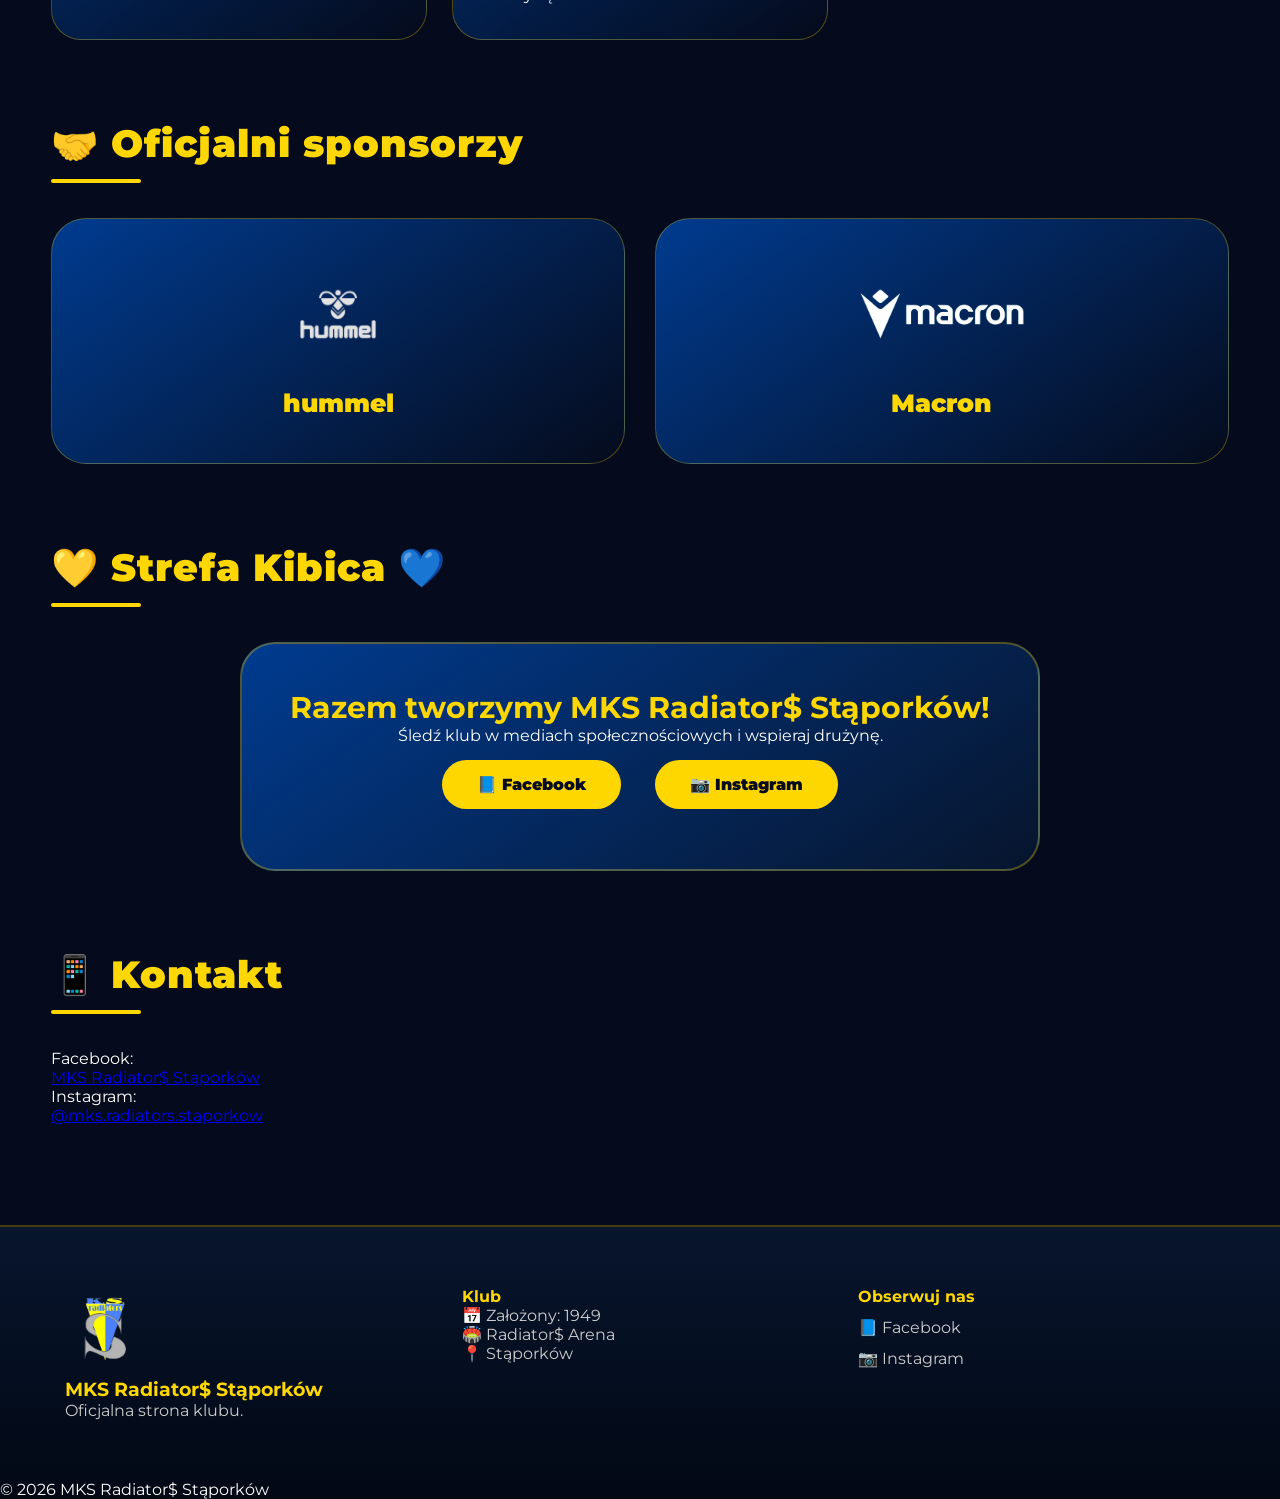
==== commit b95d627d: "Update index.html" ====
--- a/index.html
+++ b/index.html
@@ -24,6 +24,11 @@
 
 <span>MKS Radiator$ Stąporków</span>
 
+</div>
+
+
+<div class="menu-toggle">
+☰
 </div>
 
 
--- a/style.css
+++ b/style.css
@@ -1847,3 +1847,88 @@
 }
 
 }
+/* ===== GALERIA PREMIUM ===== */
+
+.gallery{
+
+    display:grid;
+    grid-template-columns:repeat(3,1fr);
+    gap:25px;
+
+}
+
+
+.gallery-item{
+
+    height:260px;
+
+    overflow:hidden;
+
+    border-radius:30px;
+
+    border:2px solid rgba(255,215,0,.25);
+
+    background:#07152d;
+
+    position:relative;
+
+    transition:.4s;
+
+}
+
+
+.gallery-item img{
+
+    width:100%;
+    height:100%;
+
+    object-fit:cover;
+
+    transition:.5s;
+
+}
+
+
+
+.gallery-item:hover{
+
+    transform:translateY(-10px);
+
+    border-color:#FFD700;
+
+    box-shadow:
+    0 20px 50px rgba(255,215,0,.25);
+
+}
+
+
+
+.gallery-item:hover img{
+
+    transform:scale(1.1);
+
+}
+
+
+
+@media(max-width:900px){
+
+.gallery{
+
+grid-template-columns:repeat(2,1fr);
+
+}
+
+}
+
+
+
+@media(max-width:600px){
+
+.gallery{
+
+grid-template-columns:1fr;
+
+}
+
+}
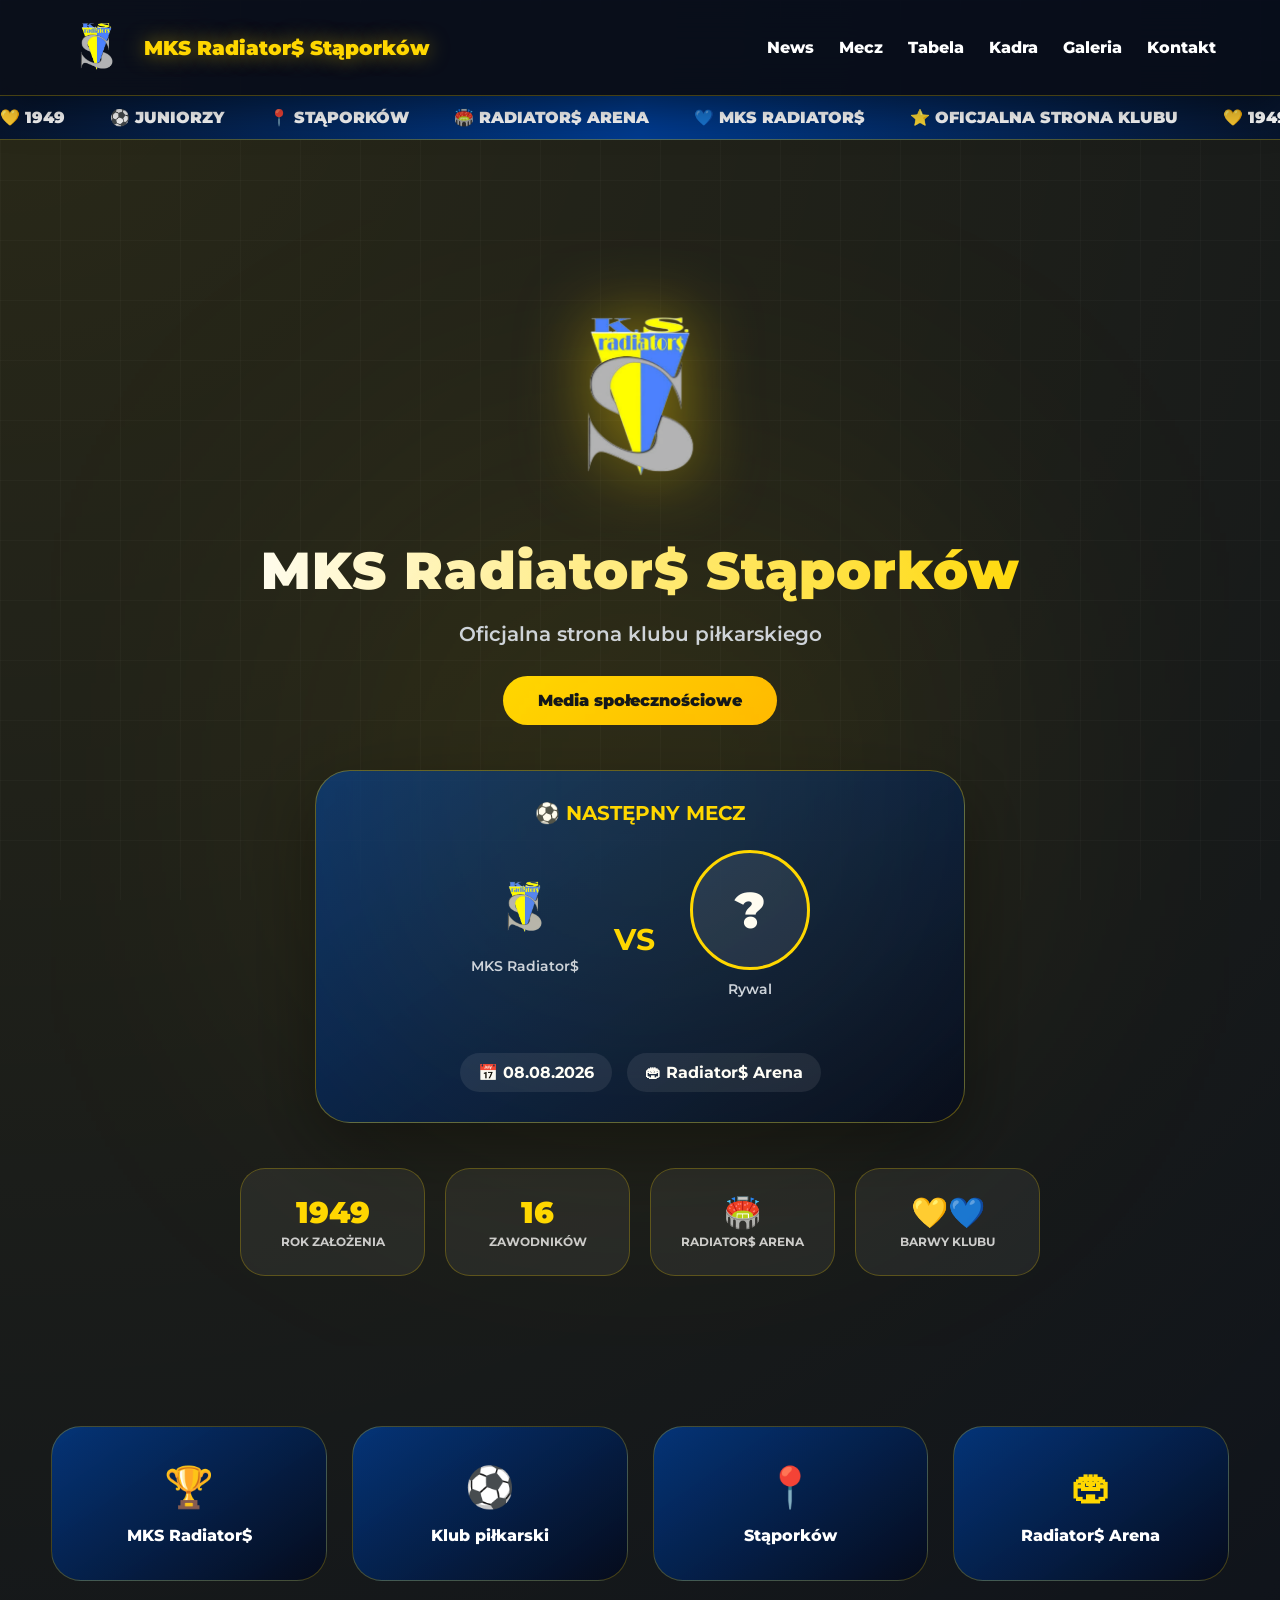
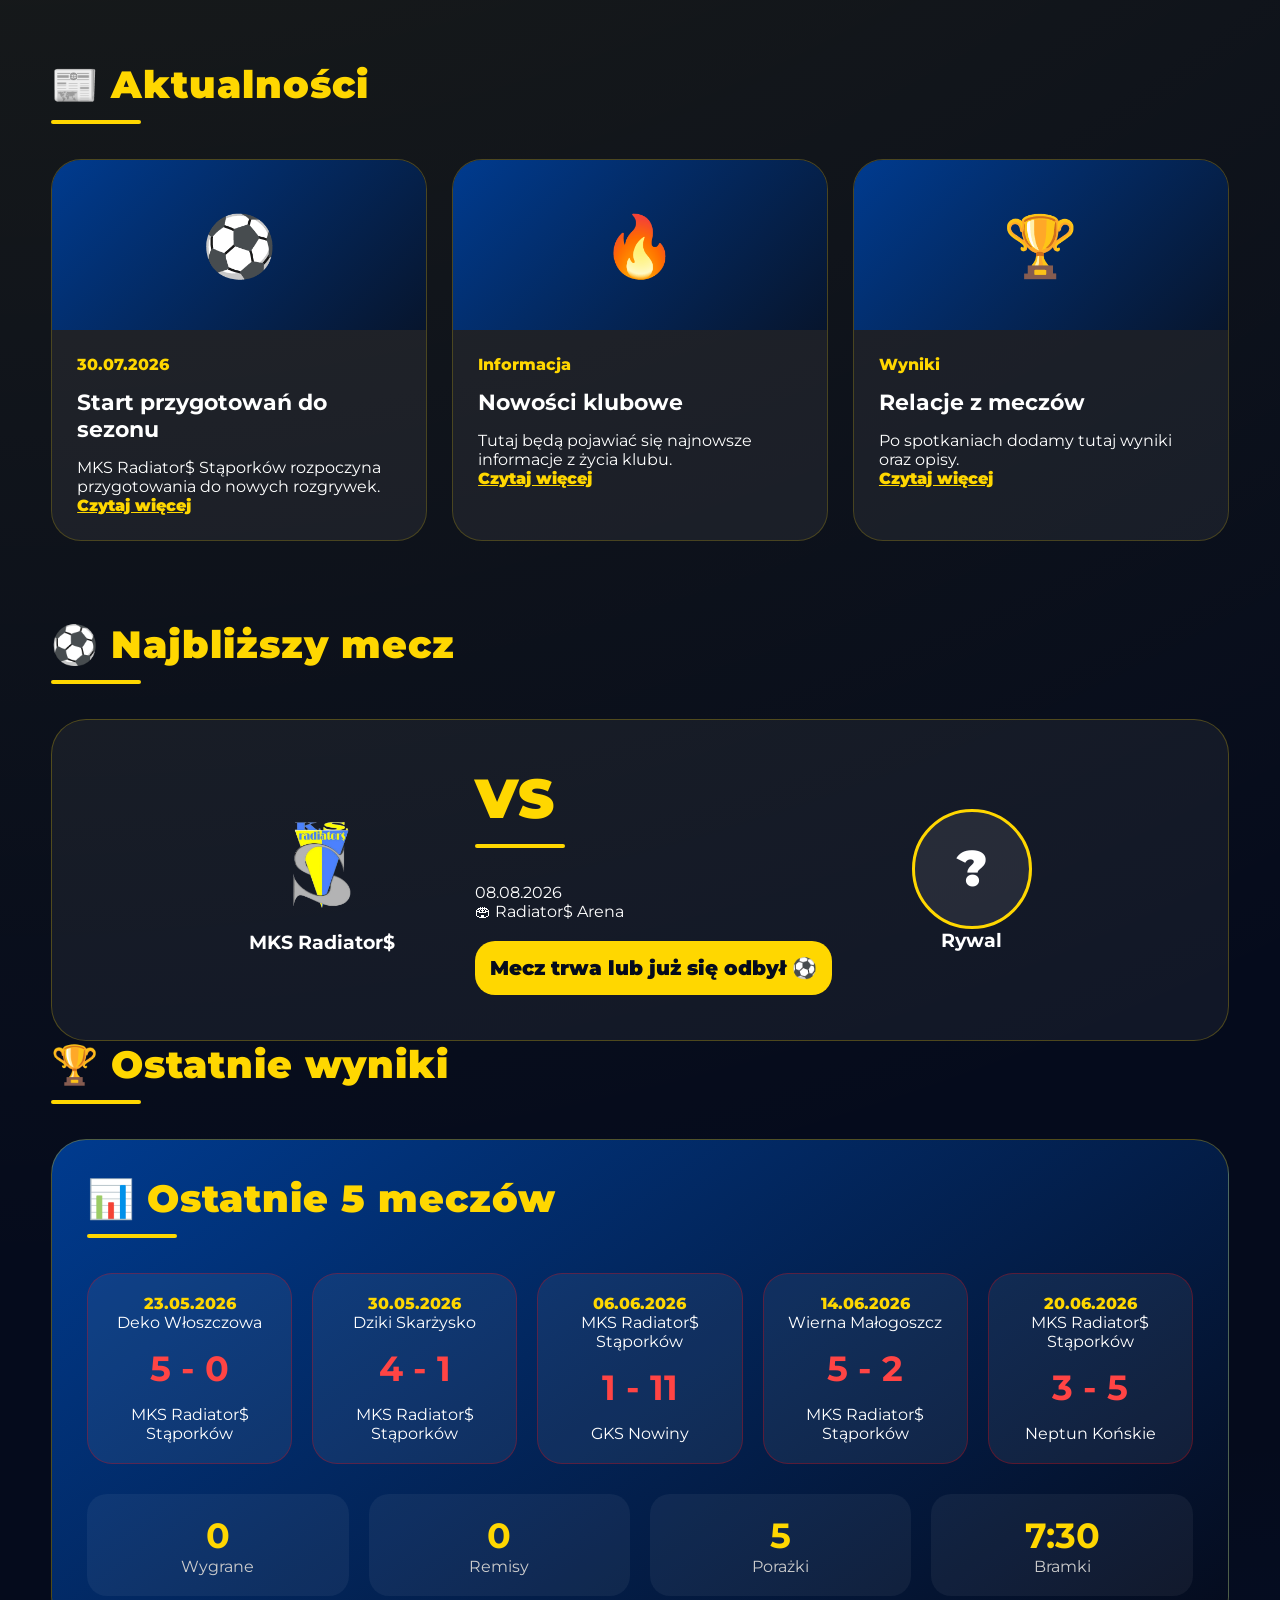
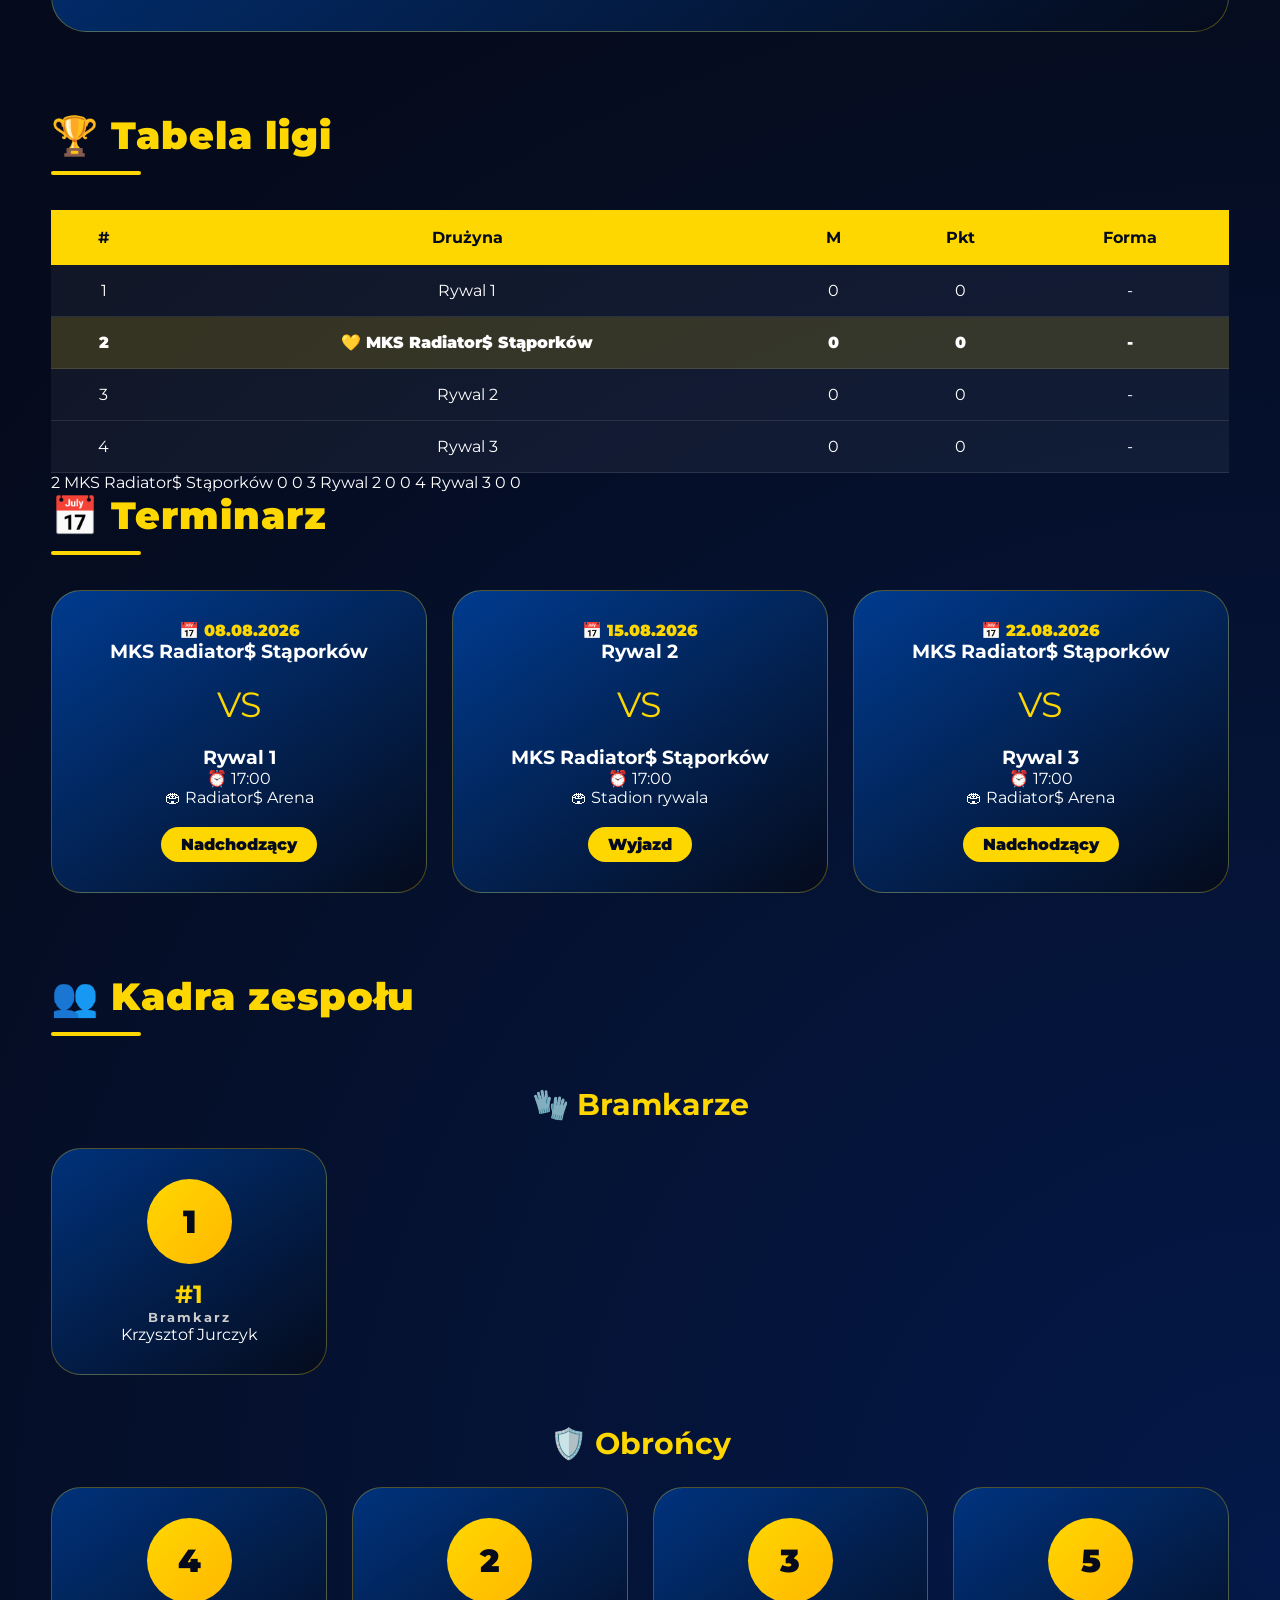
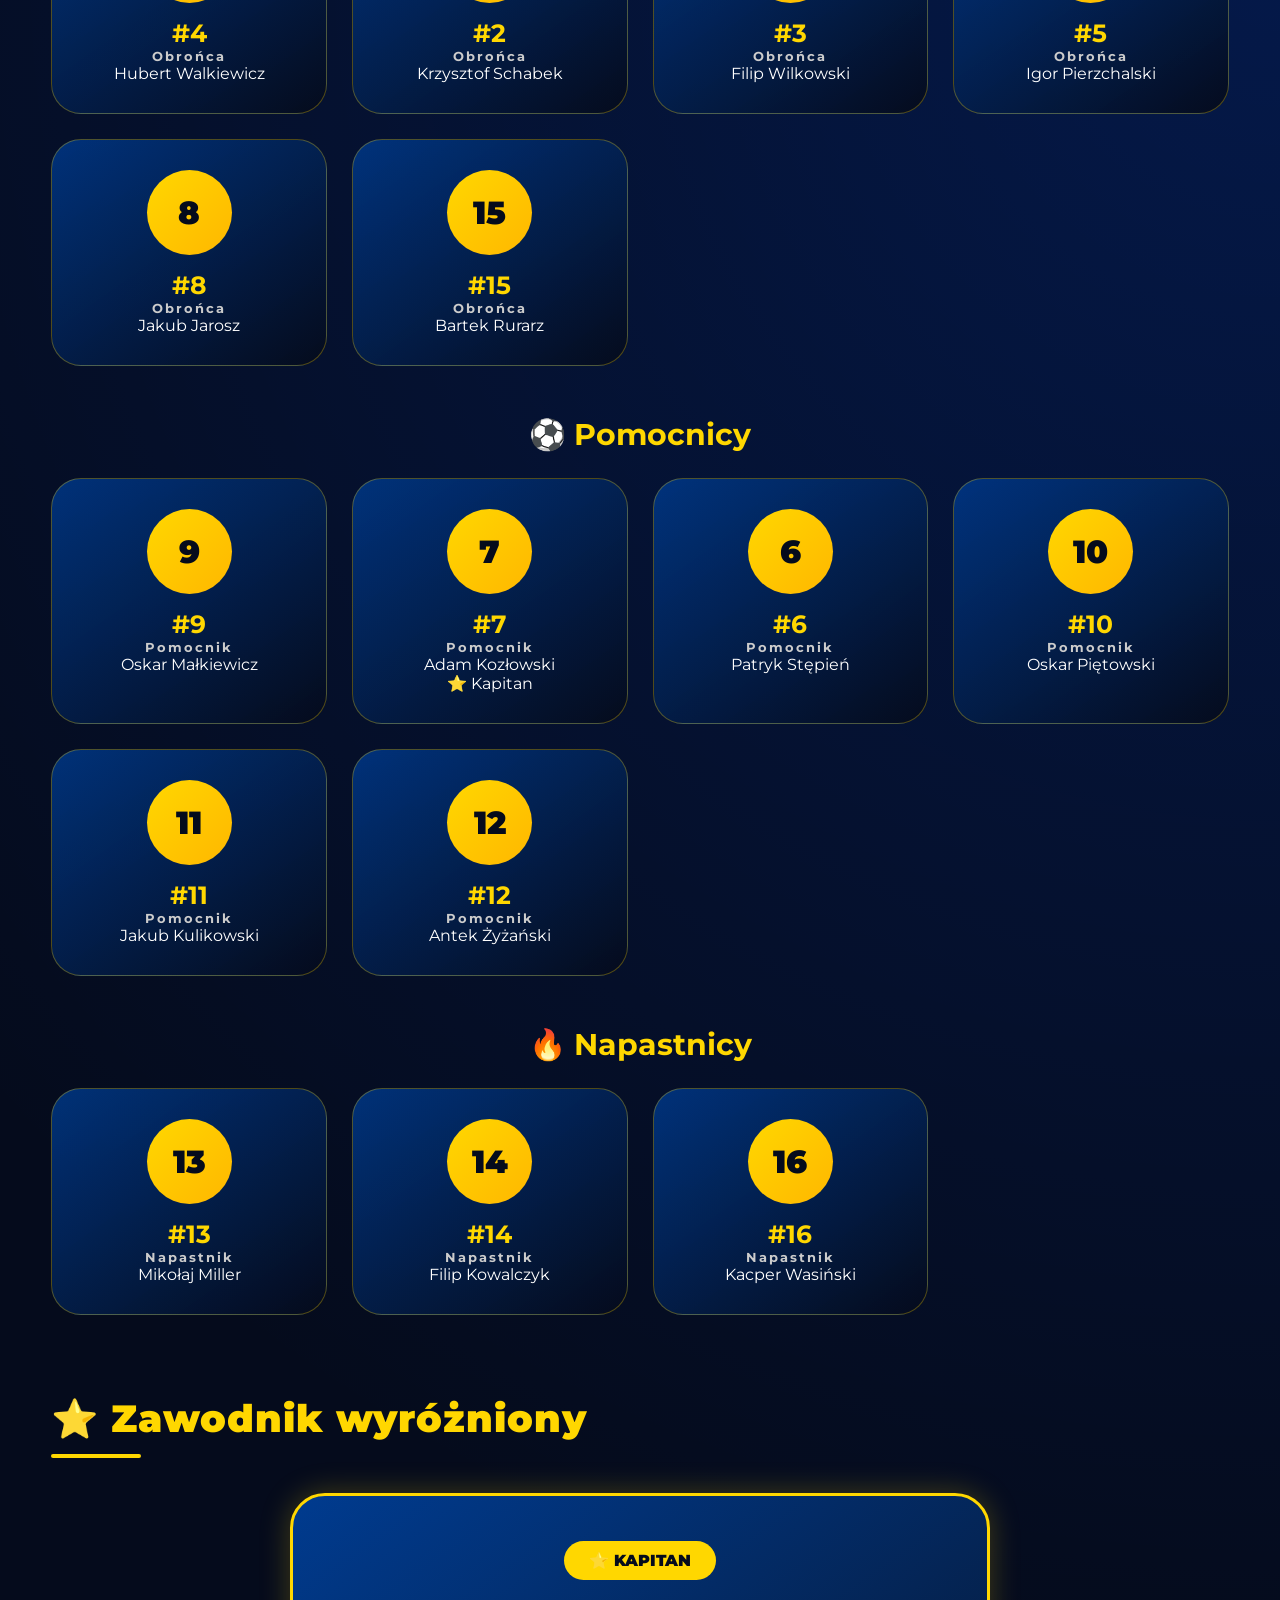
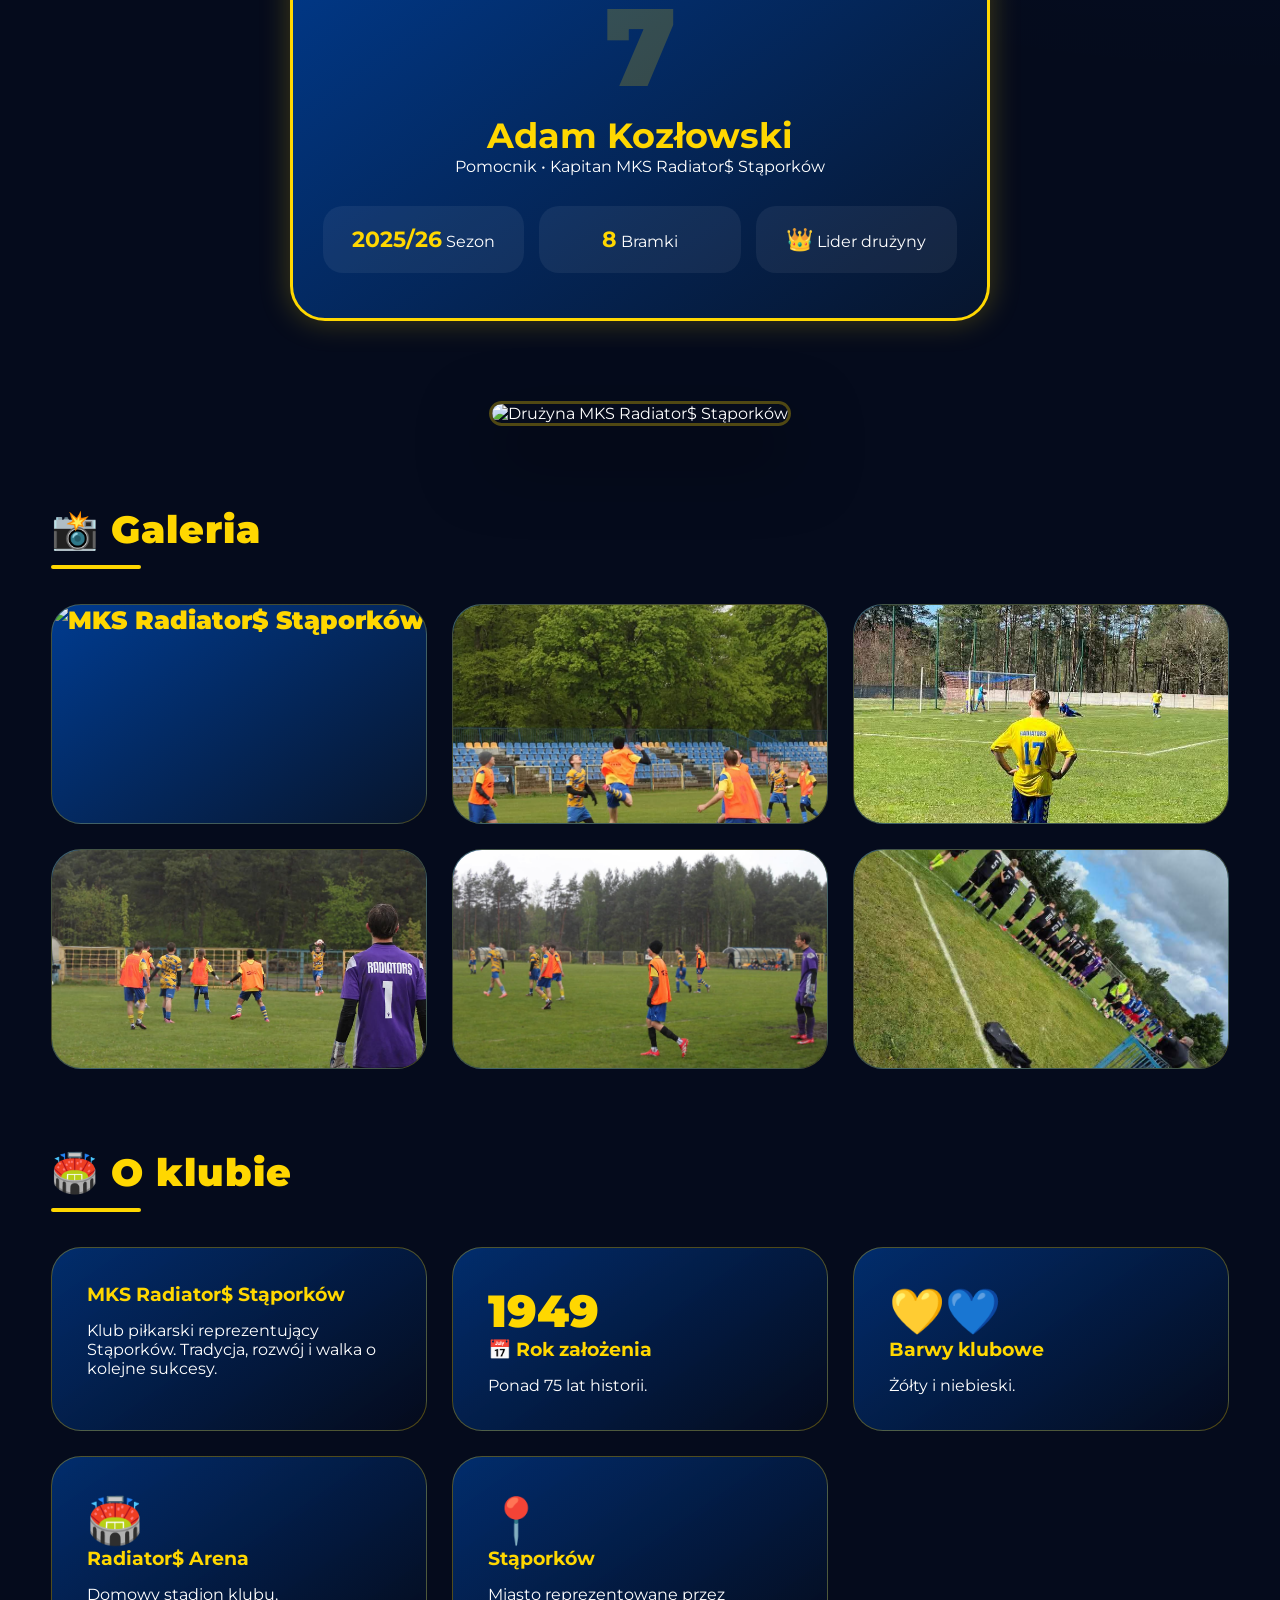
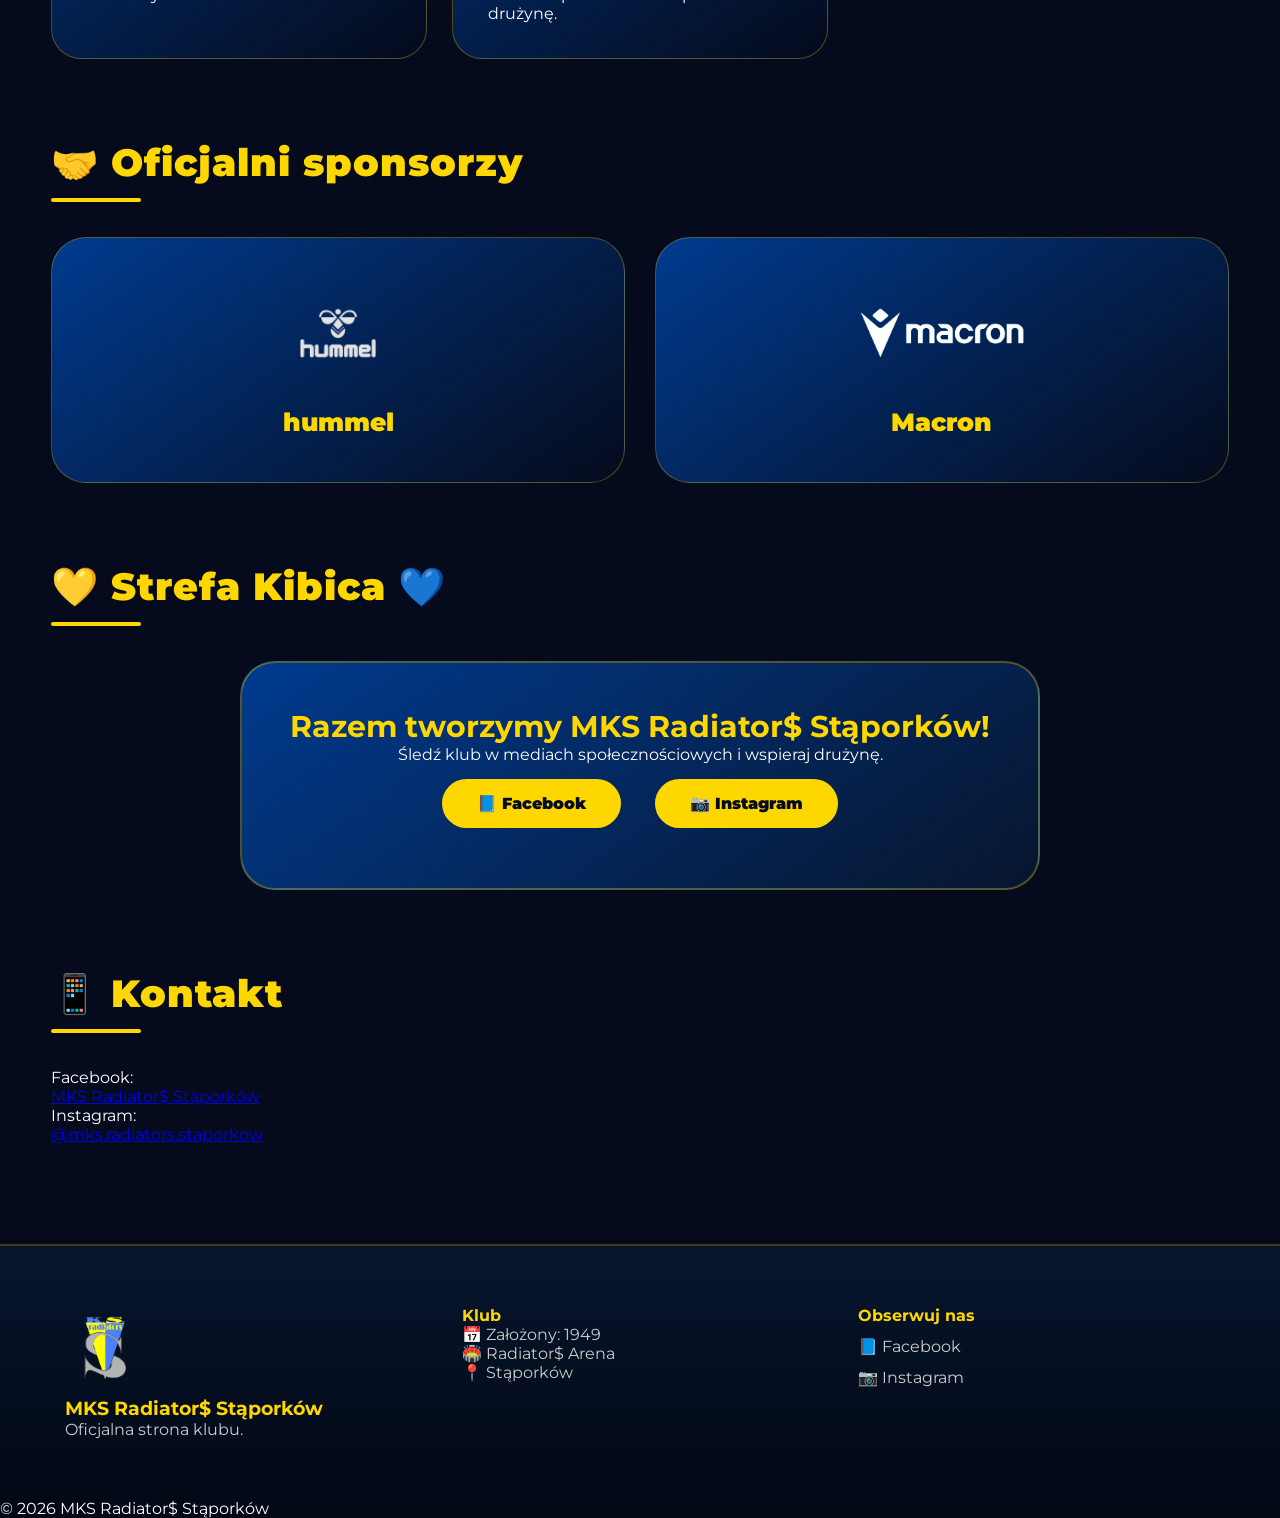
==== commit 29d44437: "Update index.html" ====
--- a/index.html
+++ b/index.html
@@ -456,27 +456,74 @@
 <div class="table-box">
 
 
-<table>
-
+<table class="league-table">
 
 <tr>
 
-<th>Miejsce</th>
+<th>#</th>
 <th>Drużyna</th>
 <th>M</th>
 <th>Pkt</th>
+<th>Forma</th>
 
 </tr>
 
 
 <tr>
 
-<td>1</td>
+<td><span class="position">1</span></td>
 <td>Rywal 1</td>
 <td>0</td>
 <td>0</td>
+<td>-</td>
 
 </tr>
+
+
+<tr class="our-team">
+
+<td><span class="position">2</span></td>
+
+<td>
+💛 MKS Radiator$ Stąporków
+</td>
+
+<td>0</td>
+
+<td>0</td>
+
+<td>
+<span class="form">-</span>
+</td>
+
+</tr>
+
+
+
+<tr>
+
+<td><span class="position">3</span></td>
+<td>Rywal 2</td>
+<td>0</td>
+<td>0</td>
+<td>-</td>
+
+</tr>
+
+
+
+<tr>
+
+<td><span class="position">4</span></td>
+<td>Rywal 3</td>
+<td>0</td>
+<td>0</td>
+<td>-</td>
+
+</tr>
+
+
+</table>
 
 
 
--- a/style.css
+++ b/style.css
@@ -1932,3 +1932,119 @@
 }
 
 }
+/* ===== MENU MOBILNE ===== */
+
+
+.menu-toggle{
+
+display:none;
+
+font-size:35px;
+
+color:#FFD700;
+
+cursor:pointer;
+
+font-weight:900;
+
+}
+
+
+/* telefon */
+
+@media(max-width:700px){
+
+
+header{
+
+flex-direction:row;
+
+justify-content:space-between;
+
+padding:15px 25px;
+
+}
+
+
+.logo span{
+
+font-size:14px;
+
+}
+
+
+.logo img{
+
+width:50px;
+
+height:50px;
+
+}
+
+
+
+.menu-toggle{
+
+display:block;
+
+}
+
+
+
+nav{
+
+position:fixed;
+
+top:0;
+
+right:-100%;
+
+width:280px;
+
+height:100vh;
+
+background:
+
+linear-gradient(
+180deg,
+#07152d,
+#020814
+);
+
+display:flex;
+
+flex-direction:column;
+
+align-items:center;
+
+justify-content:center;
+
+gap:30px;
+
+transition:.4s;
+
+z-index:2000;
+
+border-left:2px solid #FFD700;
+
+}
+
+
+
+nav.active{
+
+right:0;
+
+}
+
+
+
+nav a{
+
+font-size:20px;
+
+}
+
+
+
+}
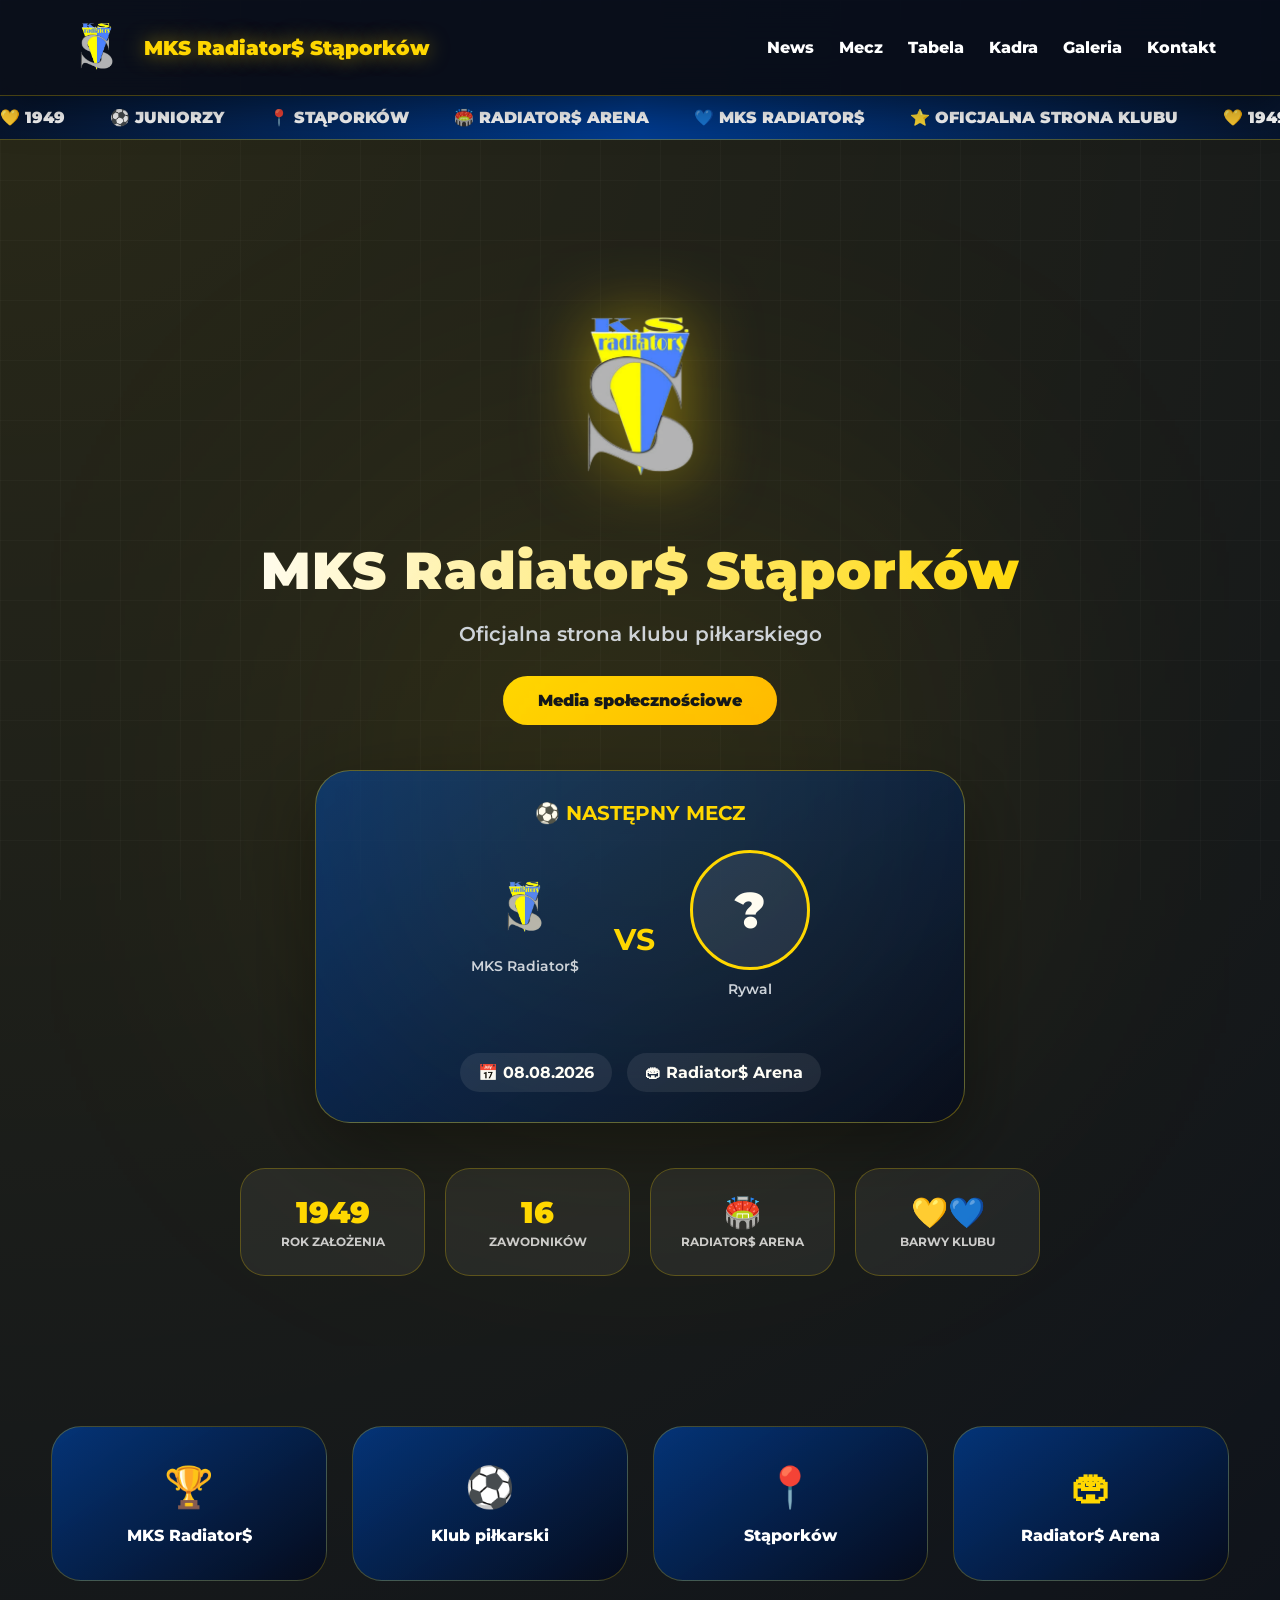
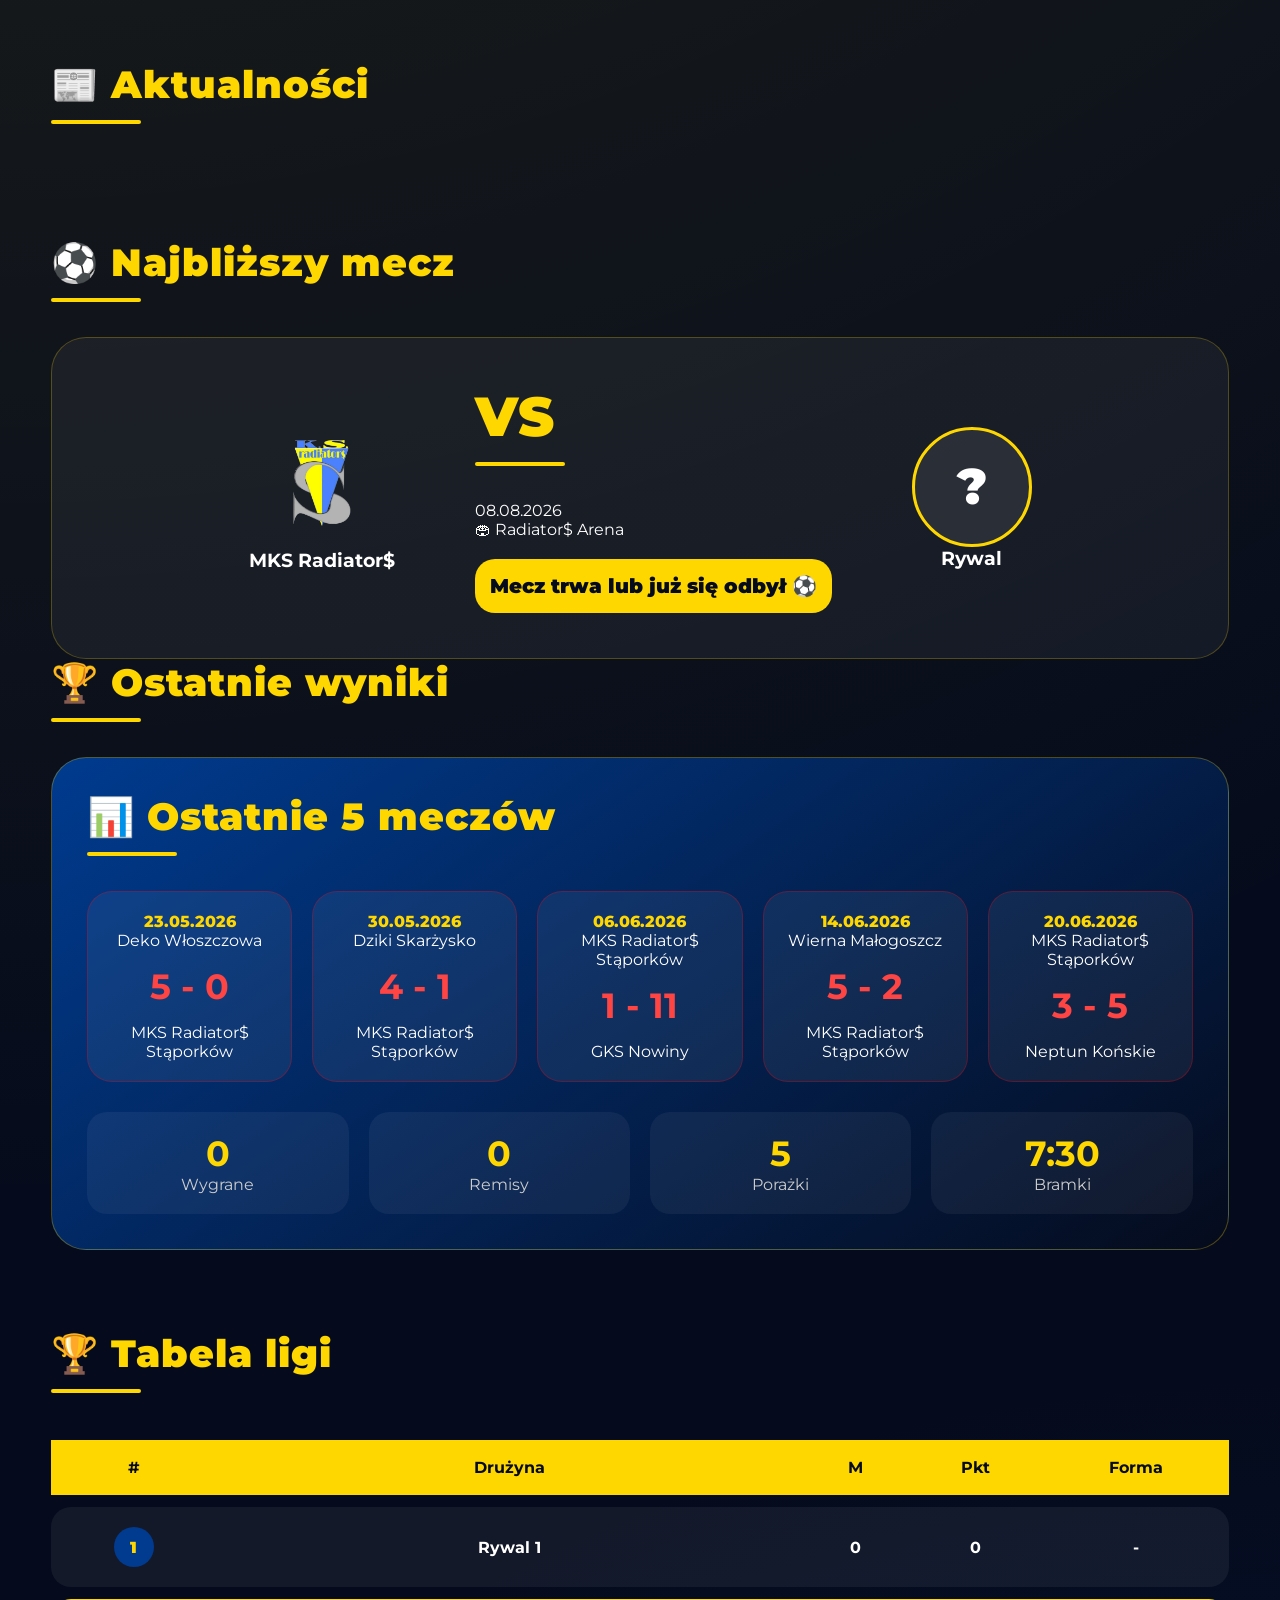
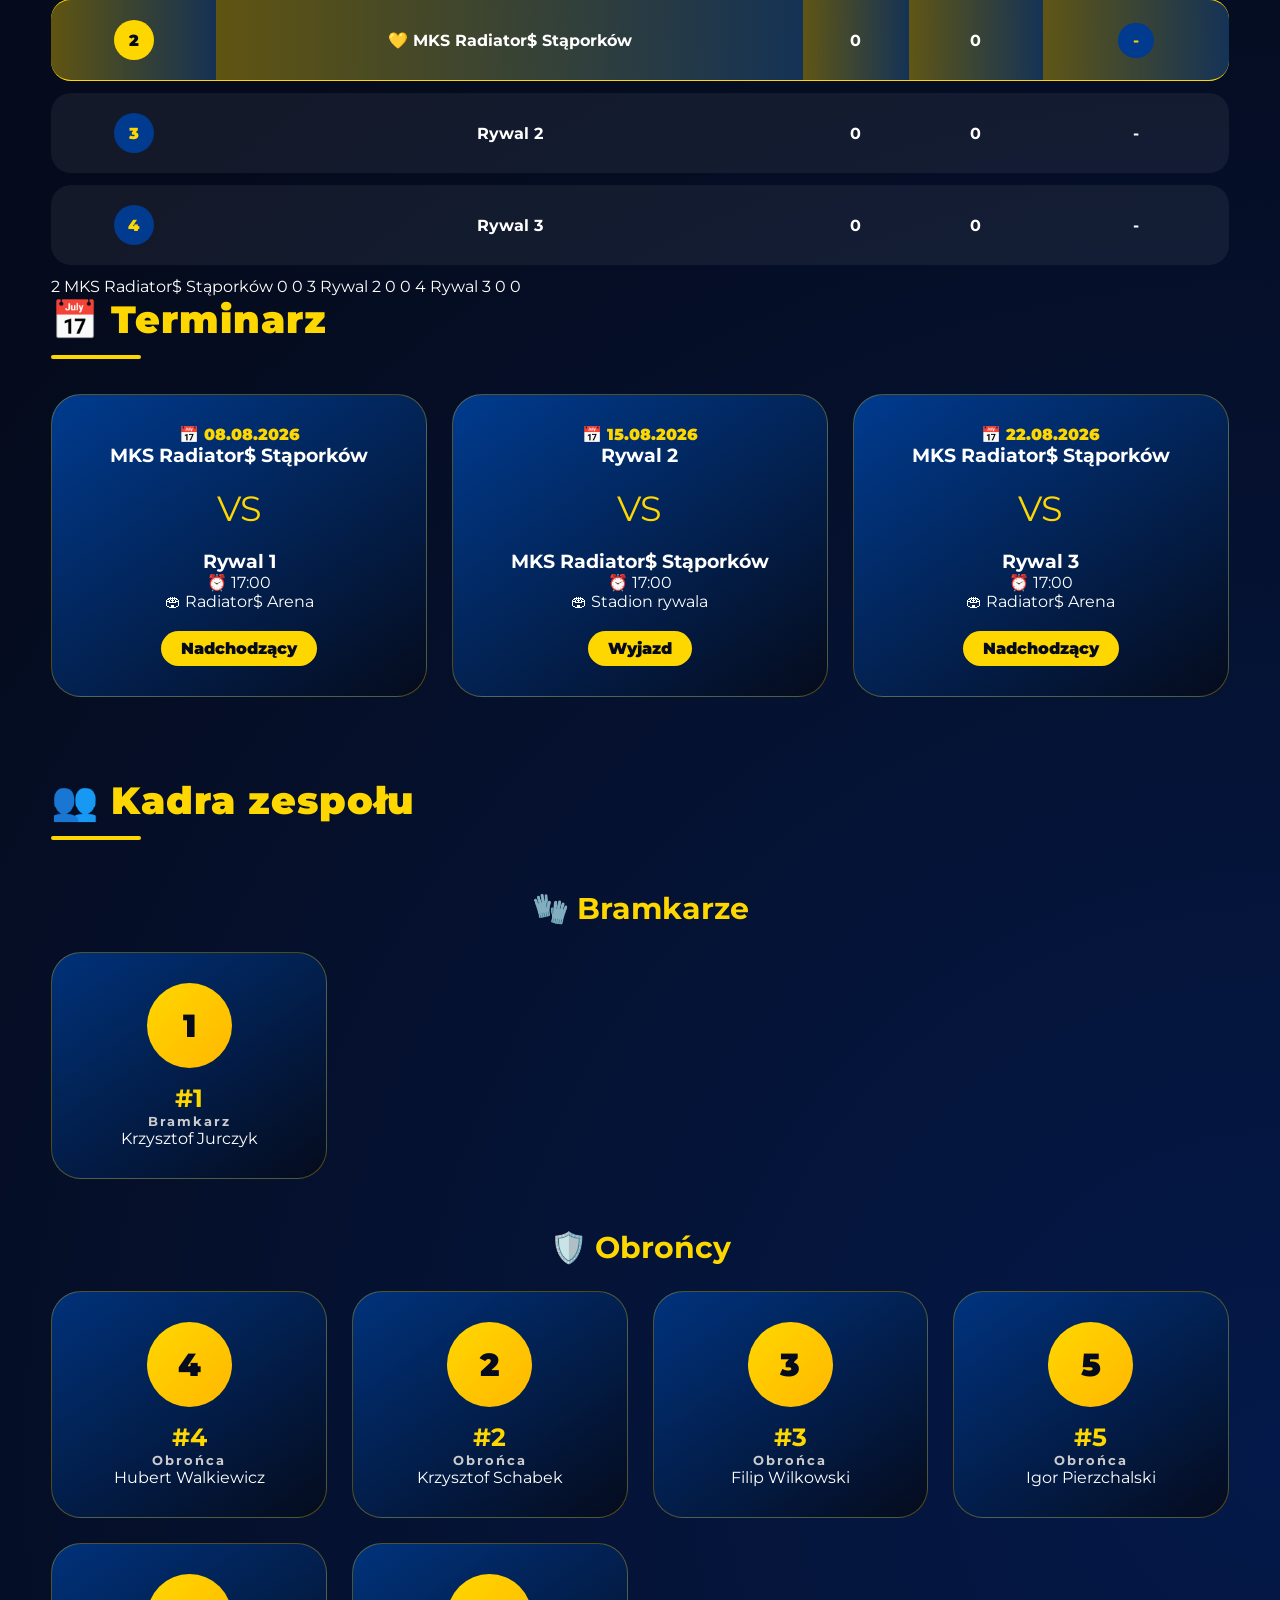
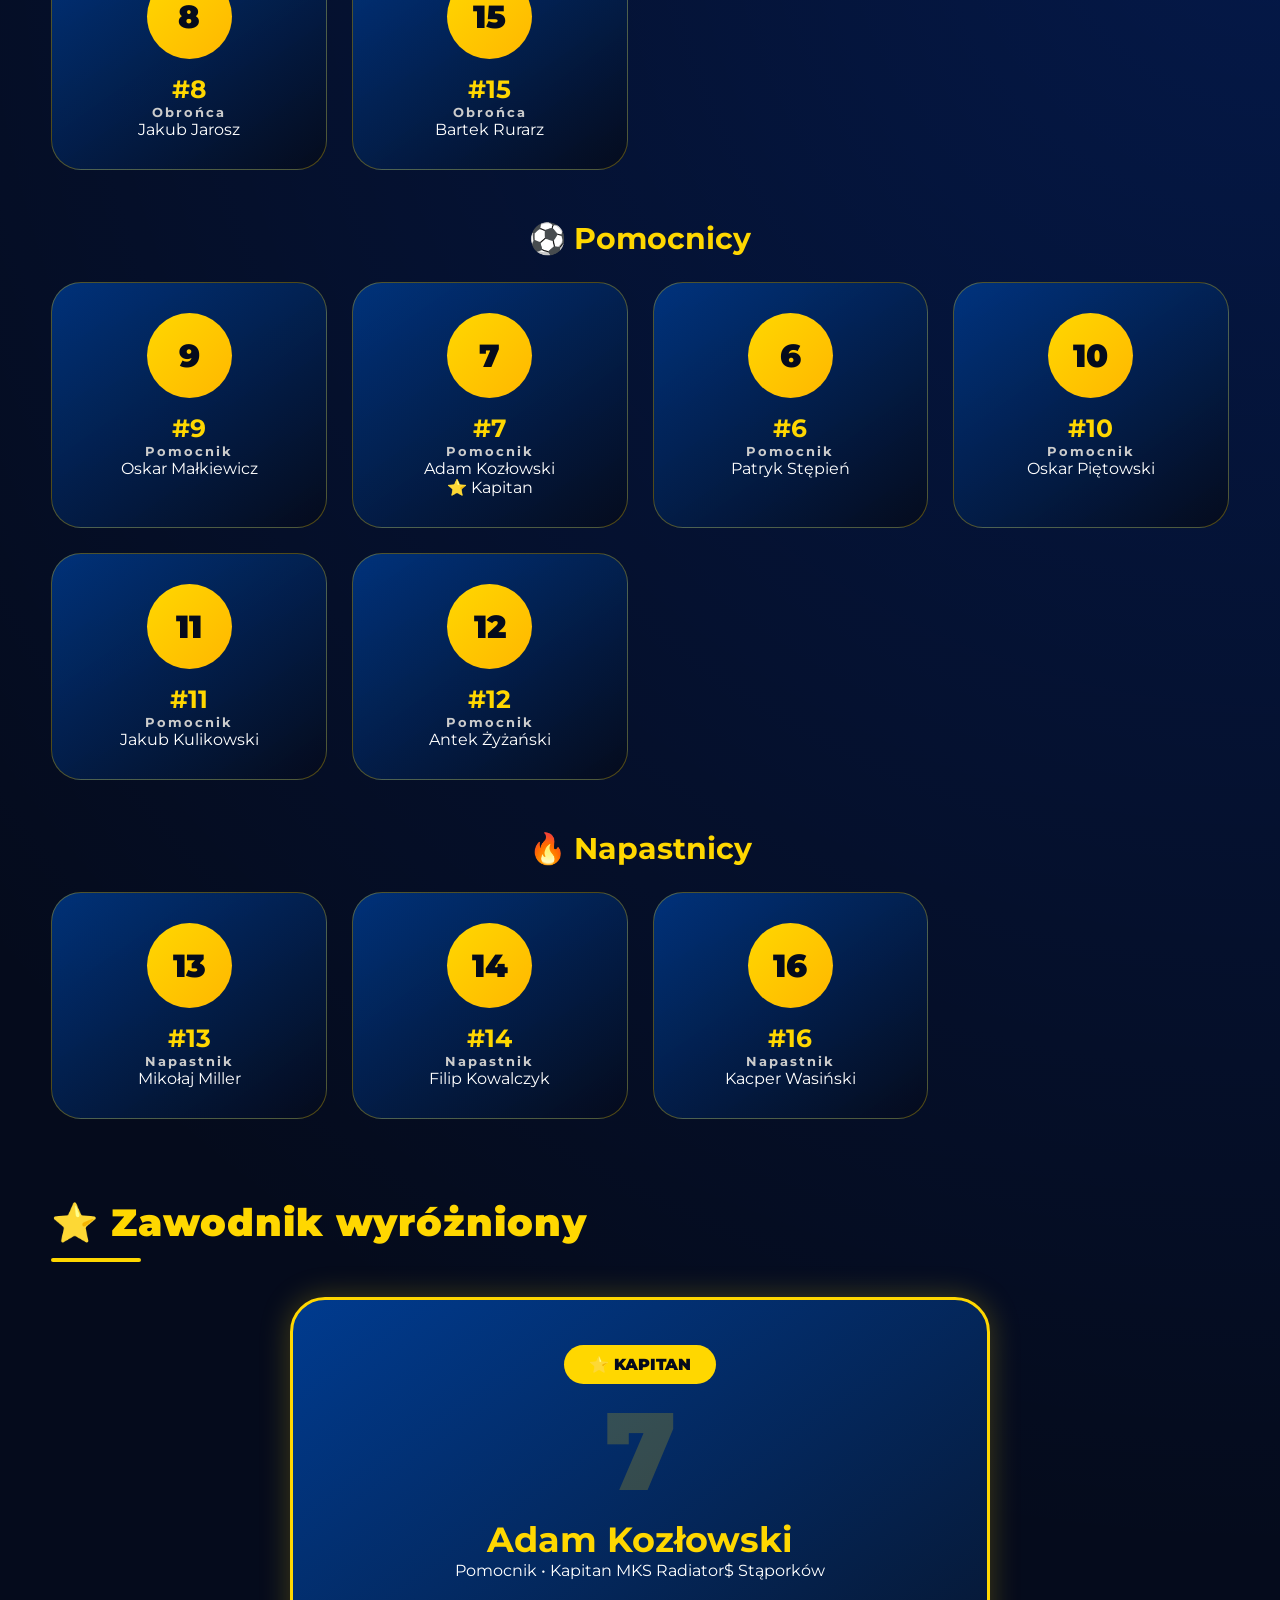
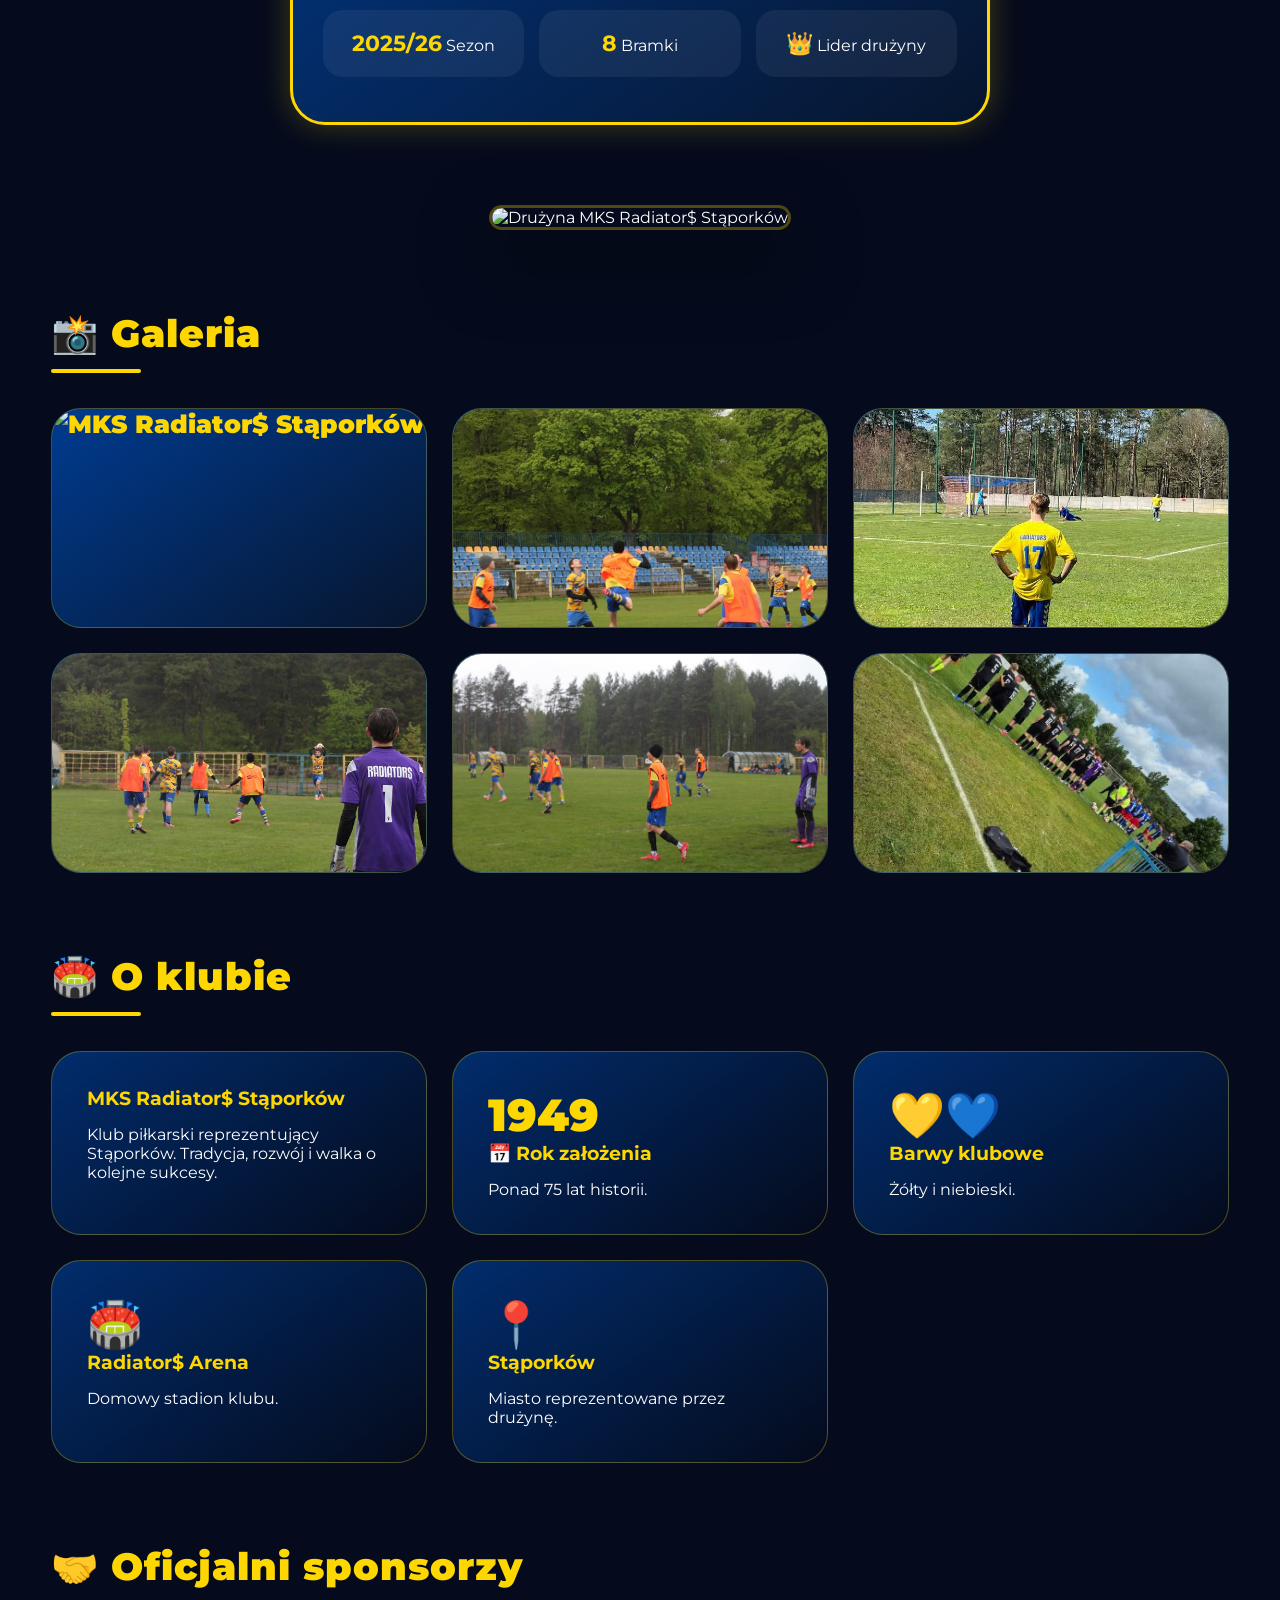
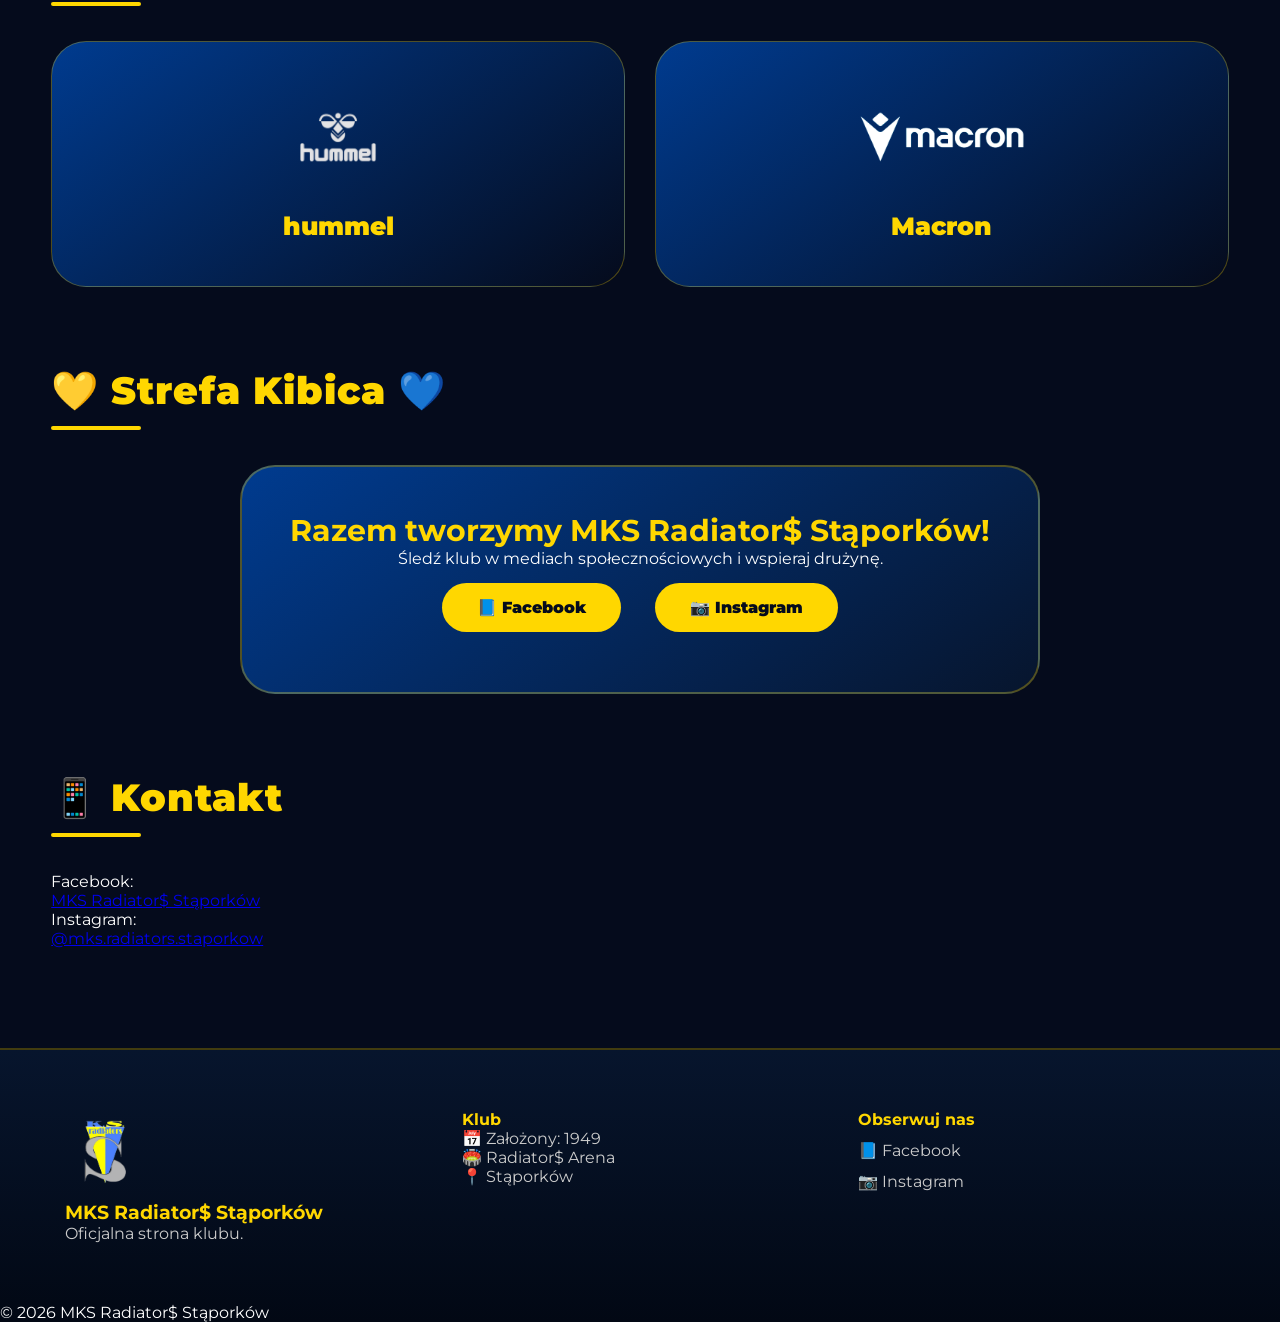
==== commit 314fd810: "Update index.html" ====
--- a/index.html
+++ b/index.html
@@ -214,84 +214,6 @@
 <div class="news-container">
 
 
-<div class="news-card">
-
-<div class="news-placeholder">
-⚽
-</div>
-
-
-<div class="news-content">
-
-<span>30.07.2026</span>
-
-<h3>Start przygotowań do sezonu</h3>
-
-<p>
-MKS Radiator$ Stąporków rozpoczyna przygotowania do nowych rozgrywek.
-</p>
-
-<a href="#">
-Czytaj więcej
-</a>
-
-</div>
-
-</div>
-
-
-
-<div class="news-card">
-
-<div class="news-placeholder">
-🔥
-</div>
-
-
-<div class="news-content">
-
-<span>Informacja</span>
-
-<h3>Nowości klubowe</h3>
-
-<p>
-Tutaj będą pojawiać się najnowsze informacje z życia klubu.
-</p>
-
-<a href="#">
-Czytaj więcej
-</a>
-
-</div>
-
-</div>
-
-
-
-<div class="news-card">
-
-<div class="news-placeholder">
-🏆
-</div>
-
-
-<div class="news-content">
-
-<span>Wyniki</span>
-
-<h3>Relacje z meczów</h3>
-
-<p>
-Po spotkaniach dodamy tutaj wyniki oraz opisy.
-</p>
-
-<a href="#">
-Czytaj więcej
-</a>
-
-</div>
-
-</div>
 
 
 </div>
--- a/style.css
+++ b/style.css
@@ -2048,3 +2048,141 @@
 
 
 }
+/* ===== PREMIUM TABELA ===== */
+
+
+.league-table{
+
+border-collapse:separate;
+
+border-spacing:0 12px;
+
+background:transparent;
+
+}
+
+
+
+.league-table th{
+
+background:#FFD700;
+
+color:#050b1c;
+
+font-size:16px;
+
+}
+
+
+
+.league-table td{
+
+background:
+
+rgba(255,255,255,.06);
+
+padding:20px;
+
+border:none;
+
+font-weight:700;
+
+}
+
+
+
+.league-table tr td:first-child{
+
+border-radius:20px 0 0 20px;
+
+}
+
+
+
+.league-table tr td:last-child{
+
+border-radius:0 20px 20px 0;
+
+}
+
+
+
+.position{
+
+display:inline-flex;
+
+width:40px;
+
+height:40px;
+
+align-items:center;
+
+justify-content:center;
+
+border-radius:50%;
+
+background:#003B8F;
+
+color:#FFD700;
+
+font-weight:900;
+
+}
+
+
+
+.our-team td{
+
+background:
+
+linear-gradient(
+90deg,
+rgba(255,215,0,.25),
+rgba(0,59,143,.5)
+);
+
+border-top:1px solid #FFD700;
+
+border-bottom:1px solid #FFD700;
+
+}
+
+
+
+.our-team .position{
+
+background:#FFD700;
+
+color:#050b1c;
+
+}
+
+
+
+.form{
+
+padding:8px 15px;
+
+border-radius:20px;
+
+background:#003B8F;
+
+color:#FFD700;
+
+}
+
+
+
+.league-table tr{
+
+transition:.3s;
+
+}
+
+
+
+.league-table tr:hover td{
+
+transform:scale(1.02);
+
+}
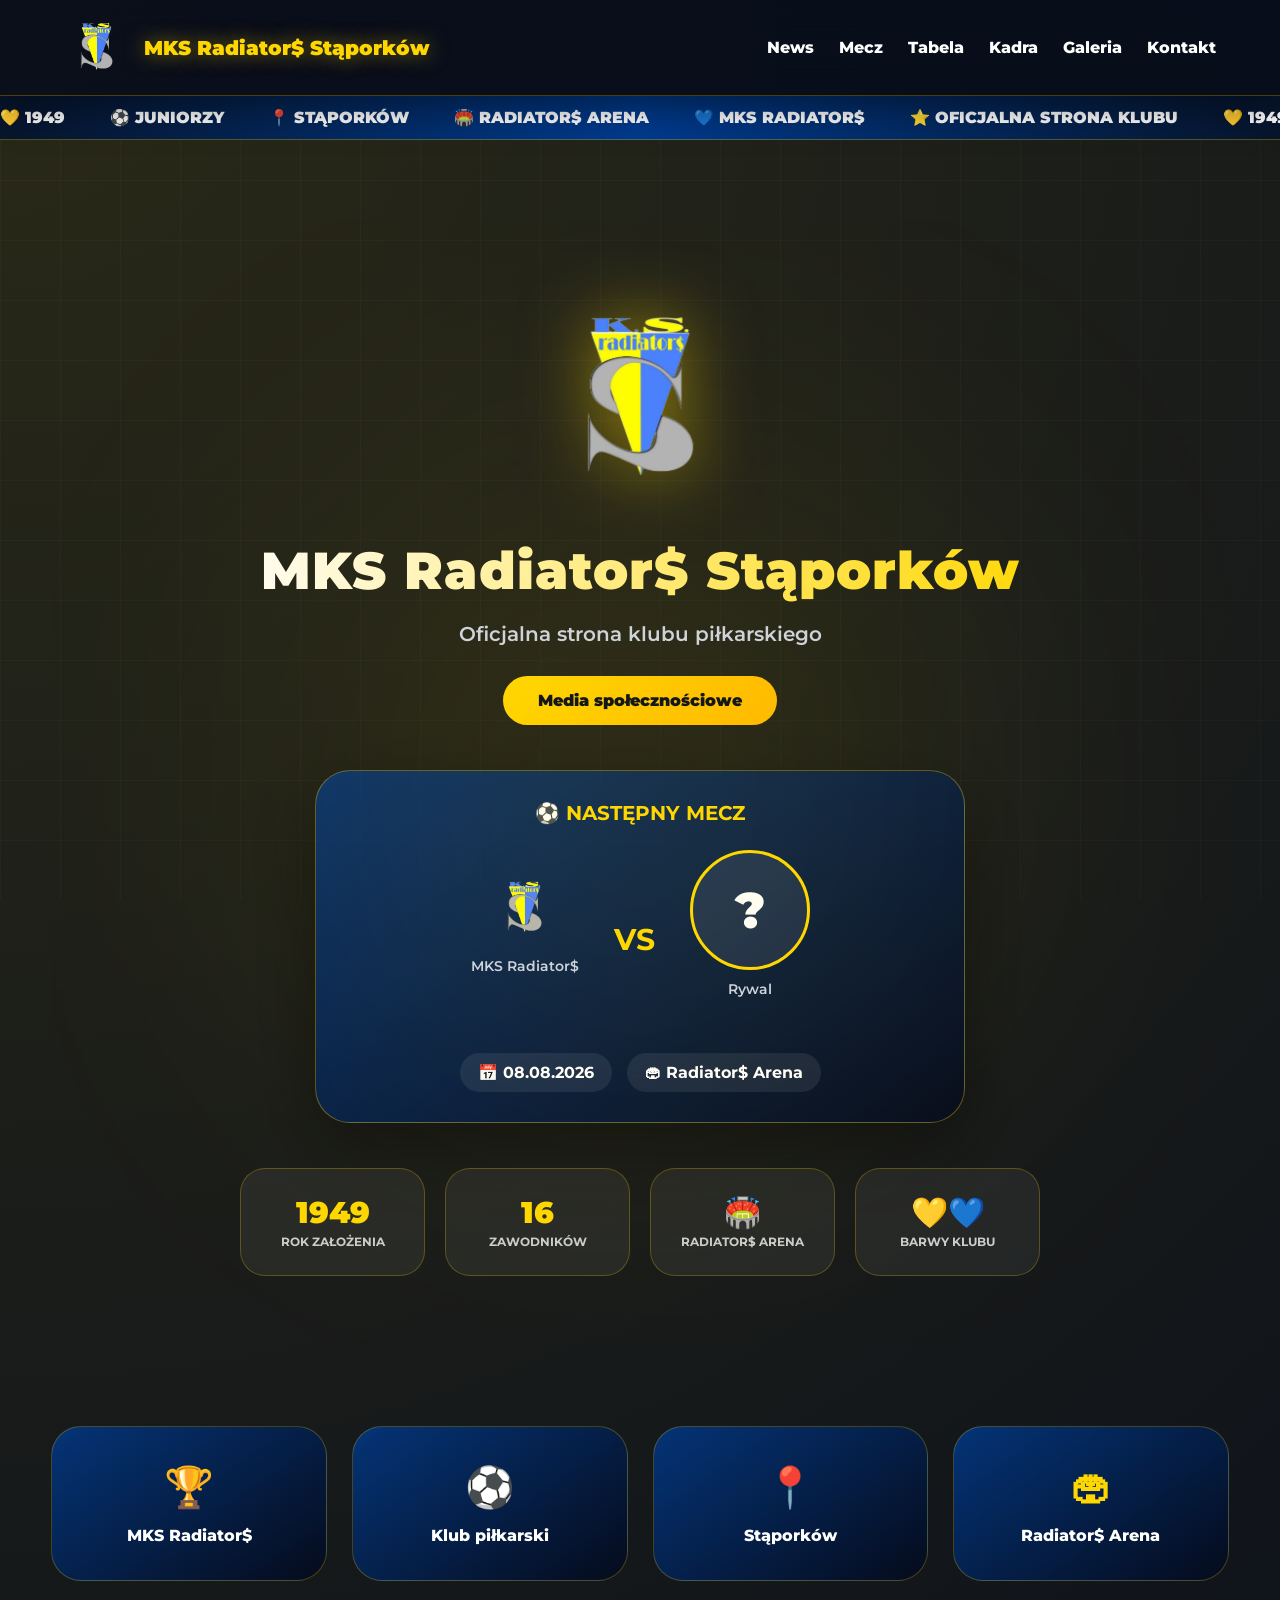
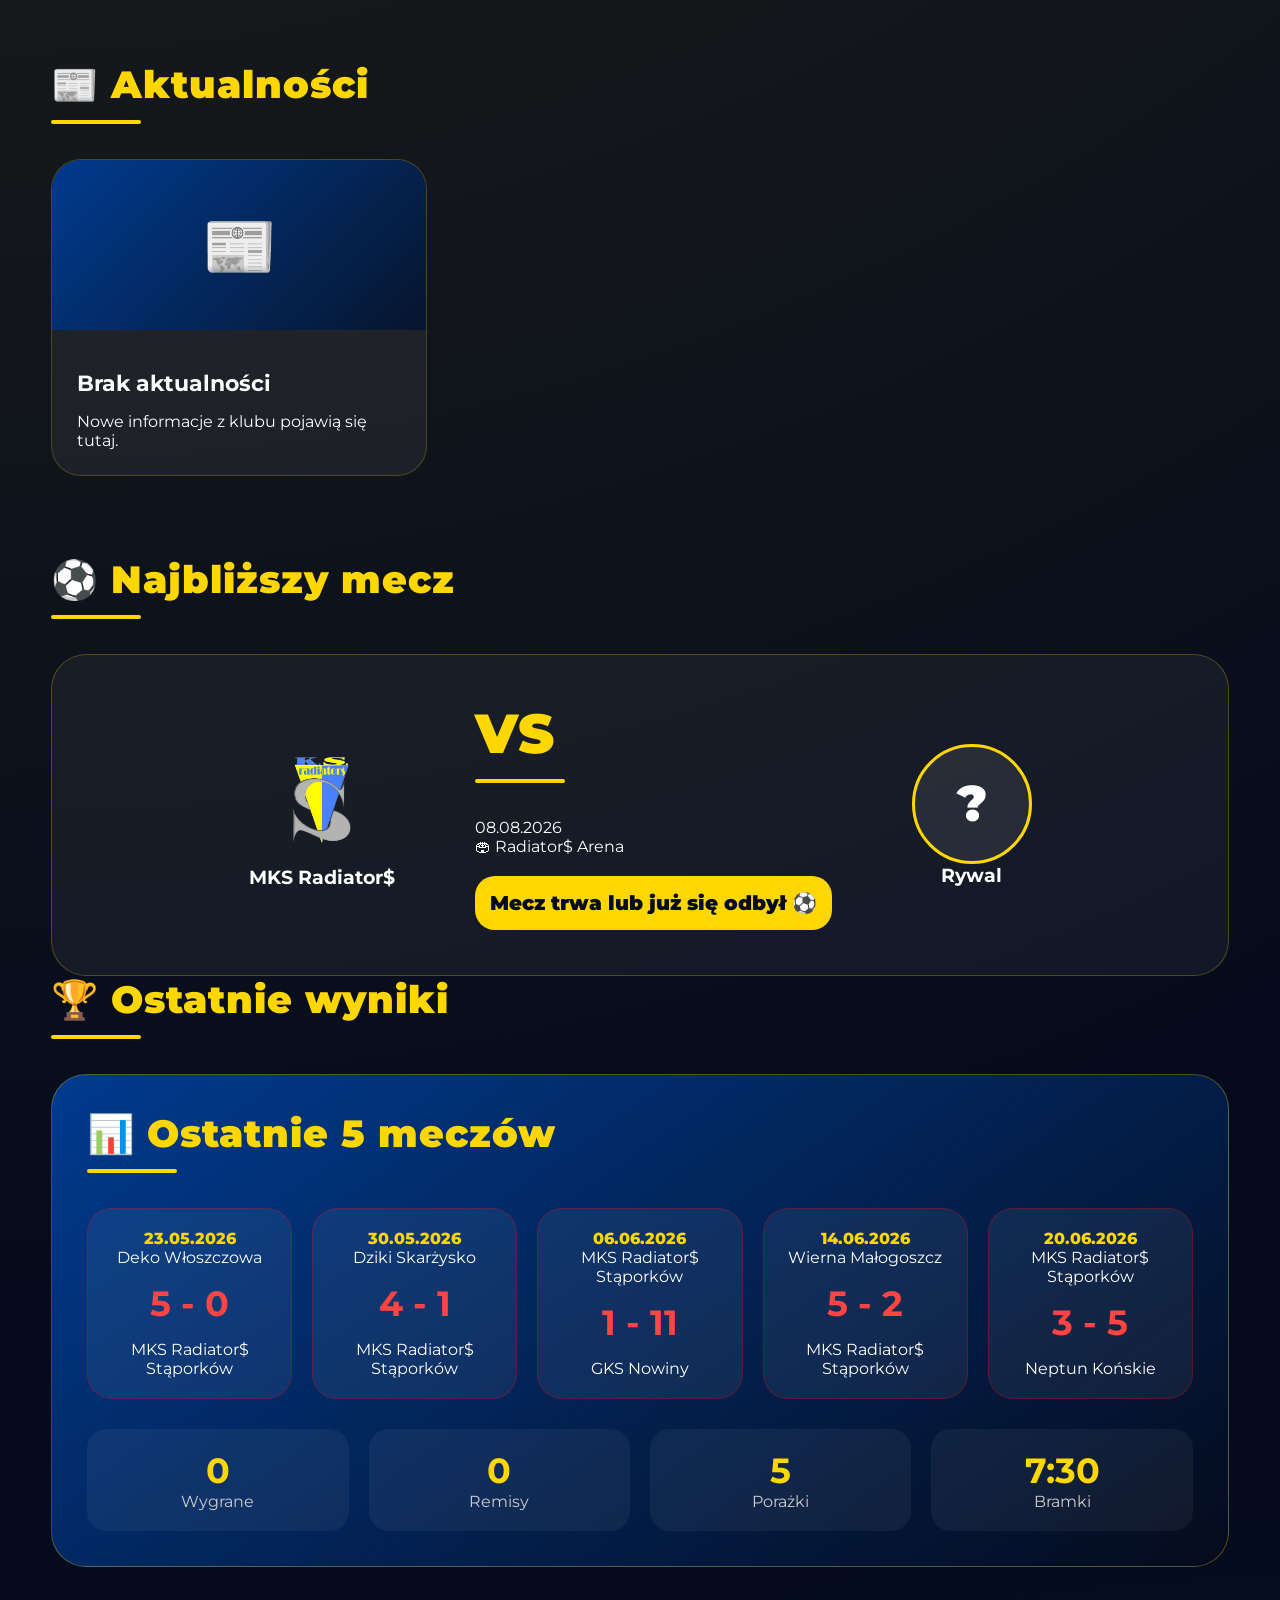
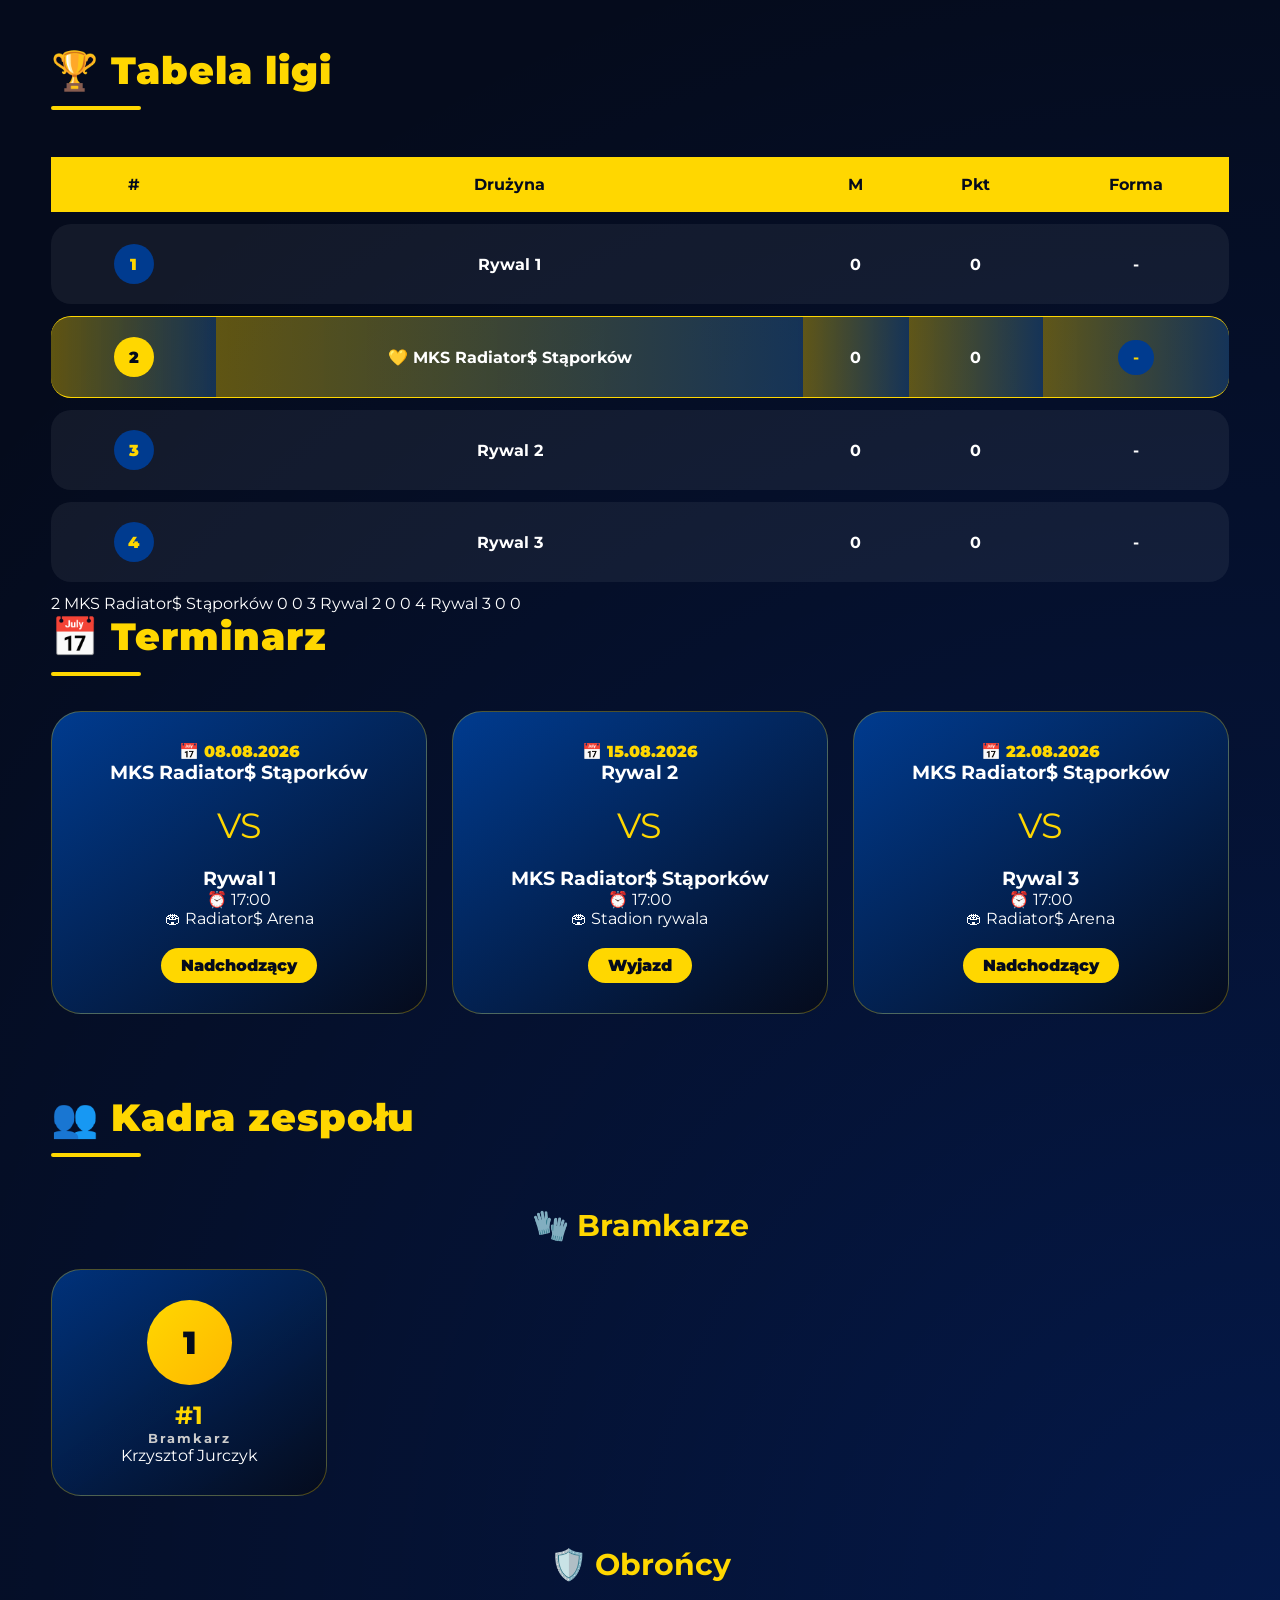
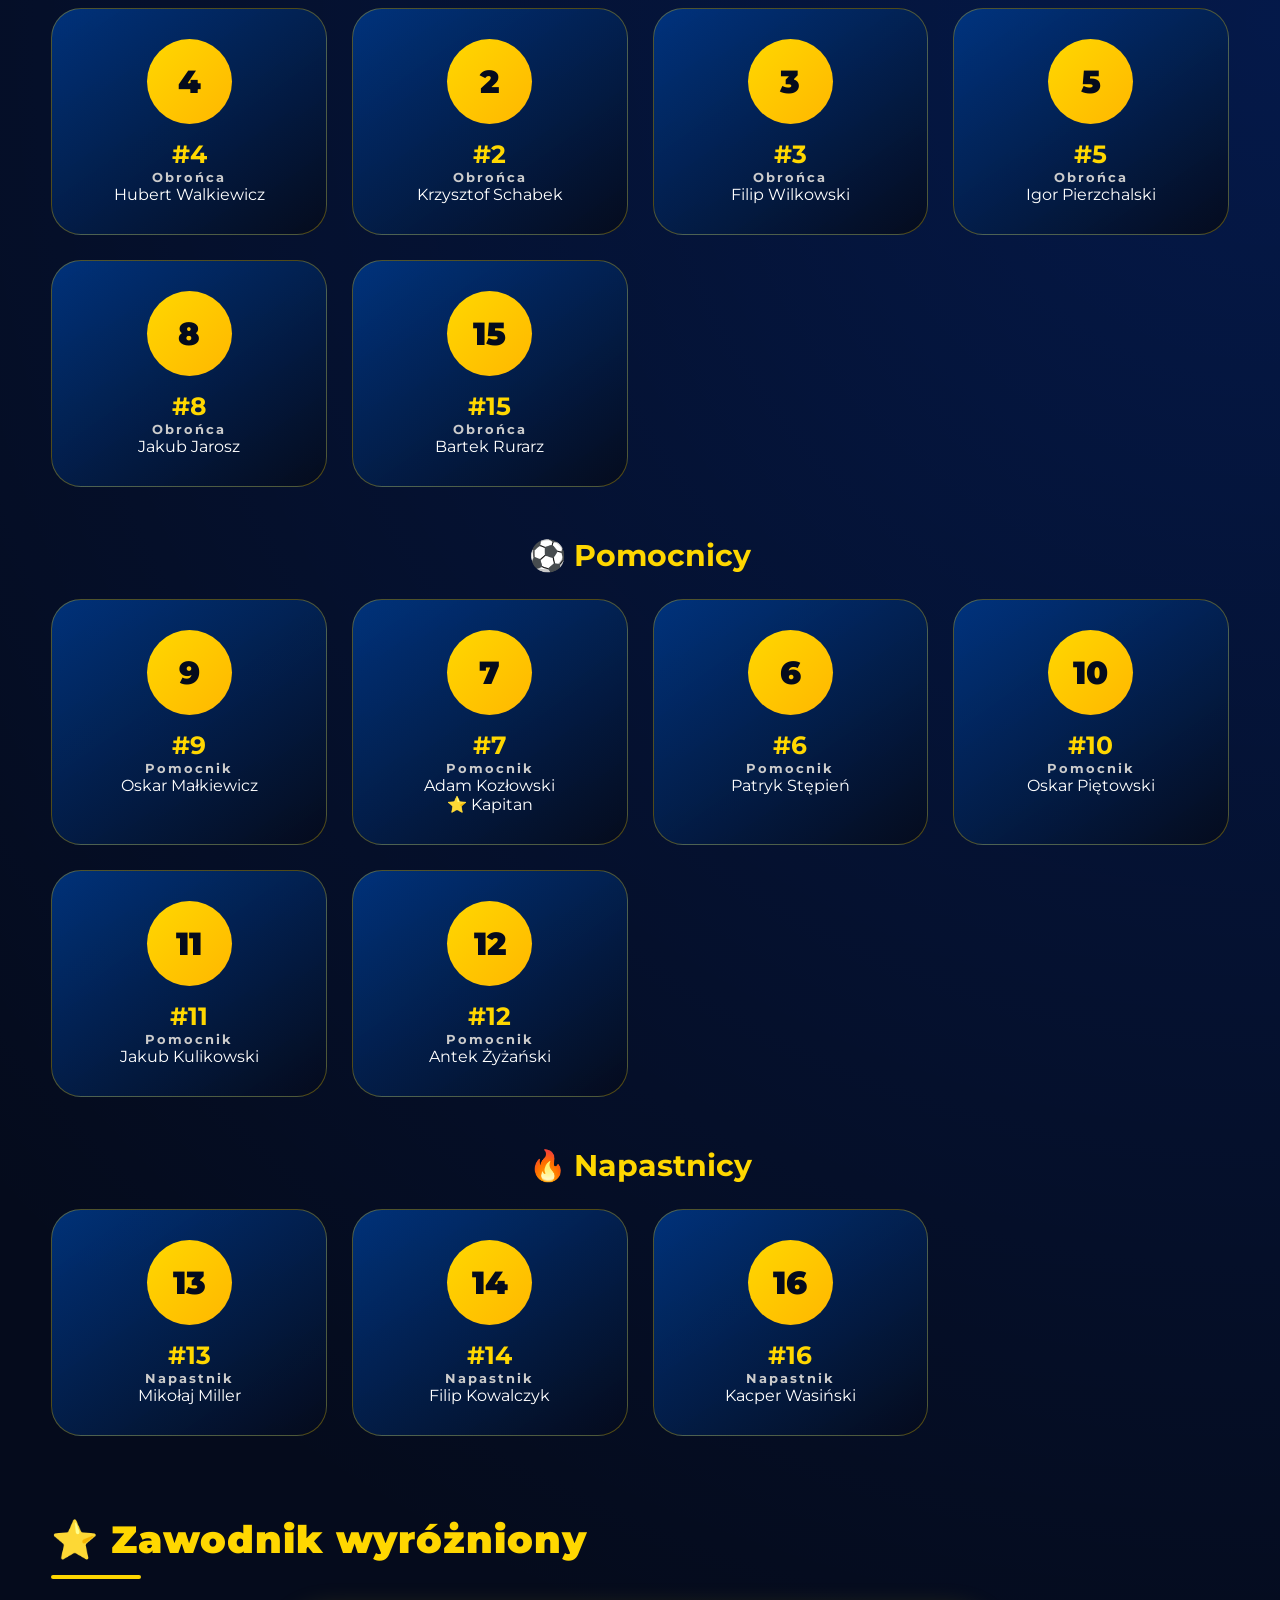
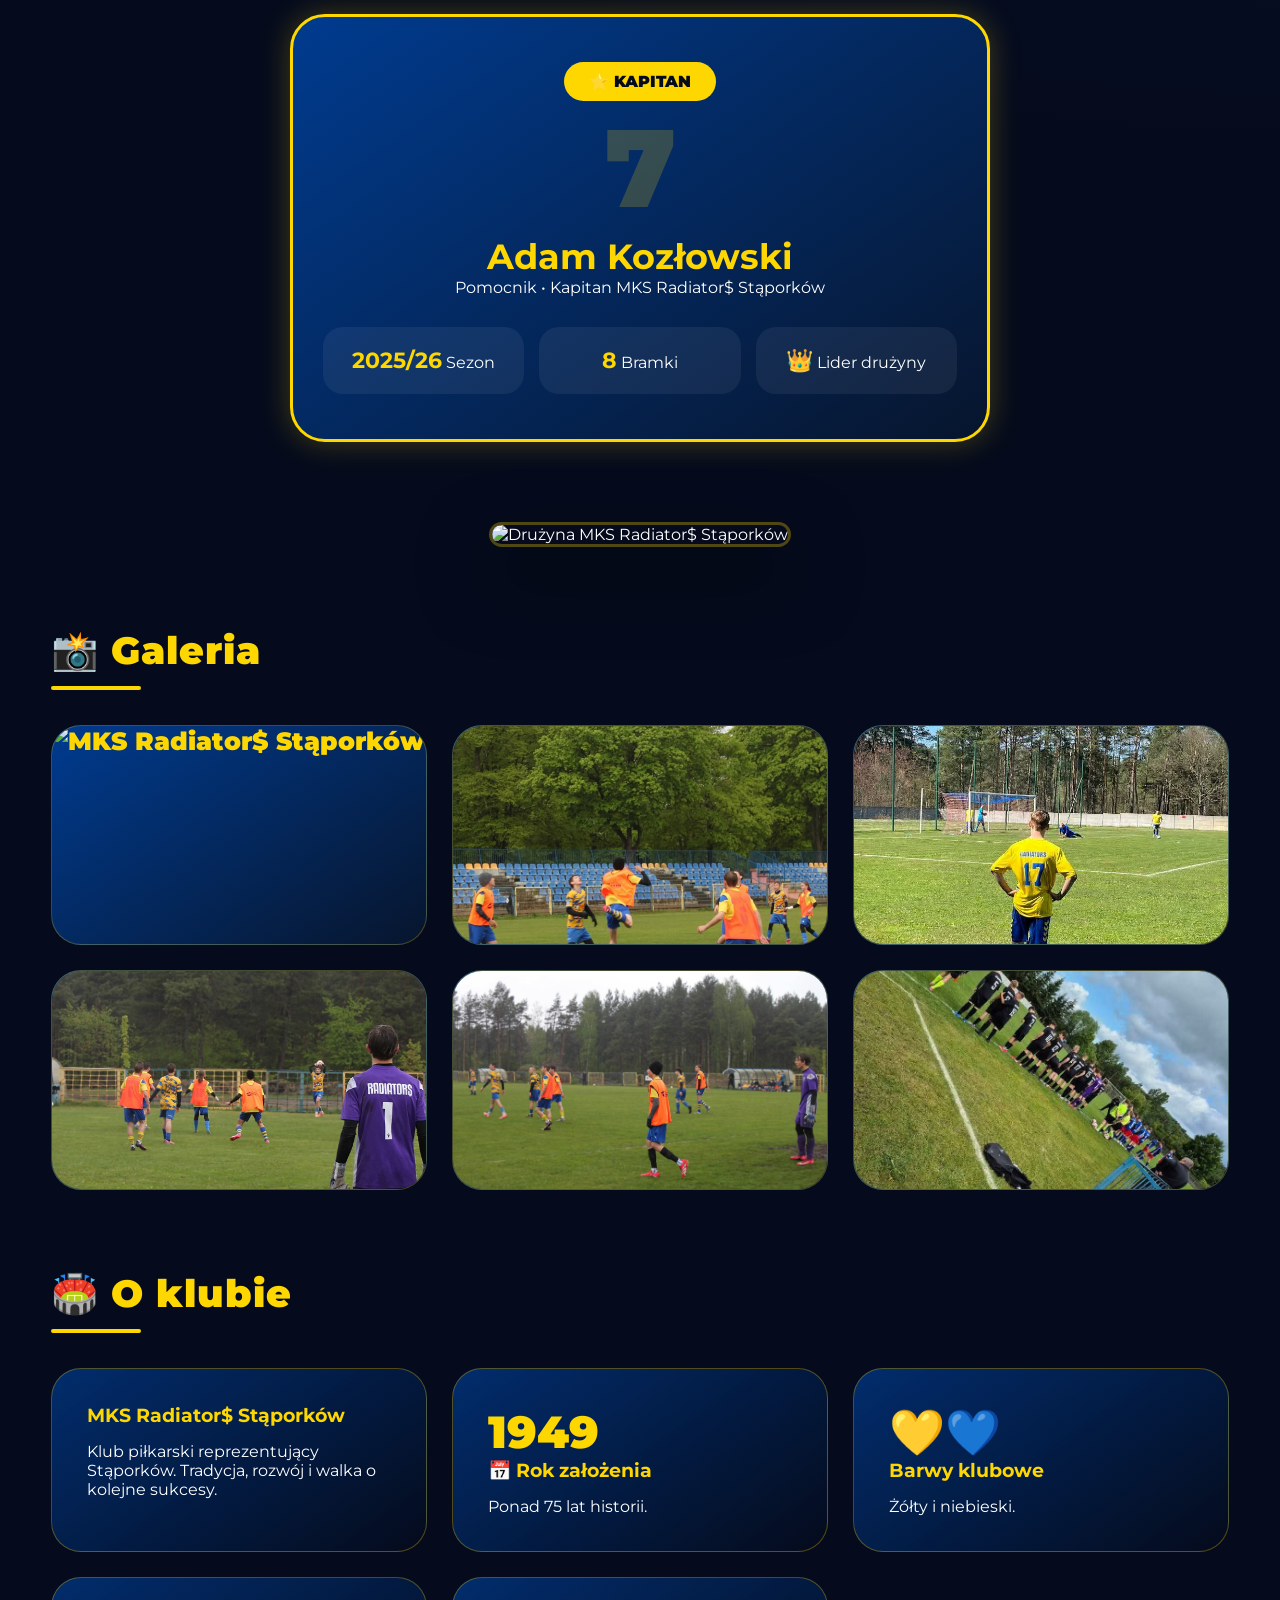
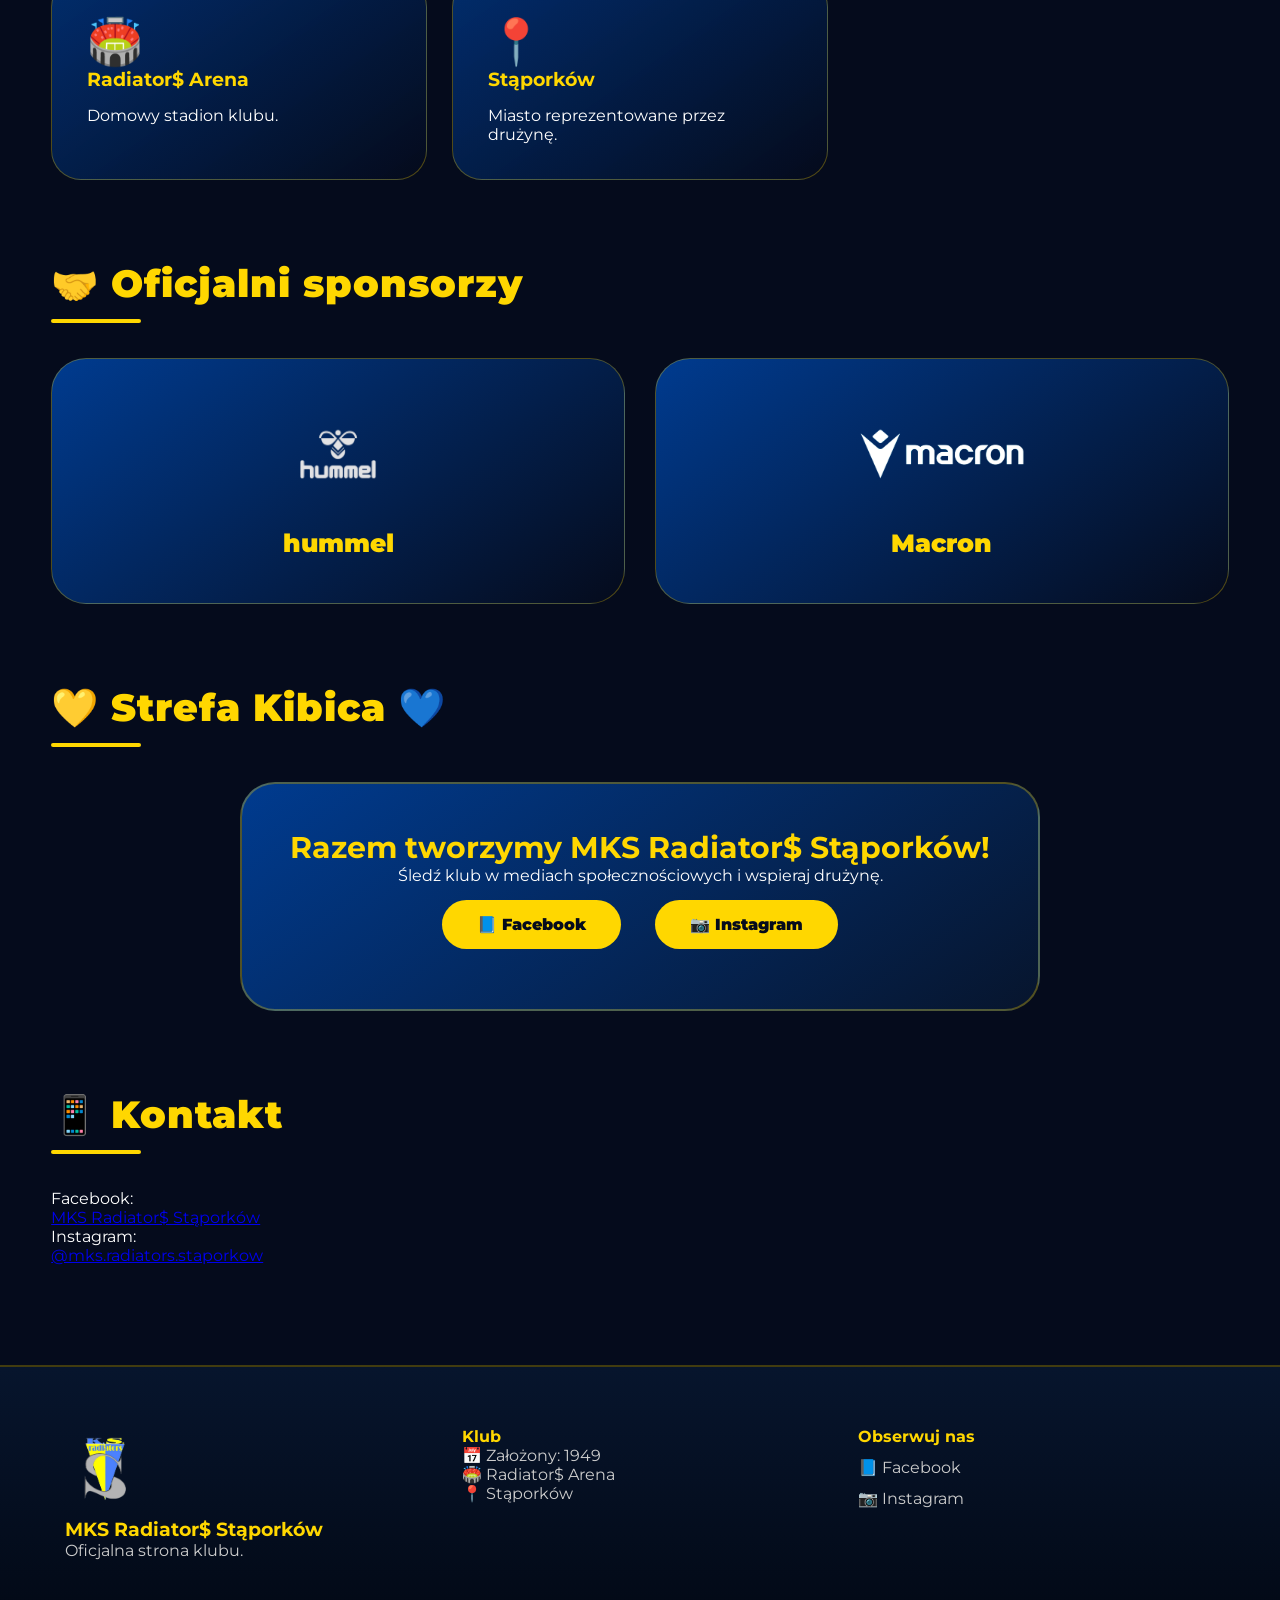
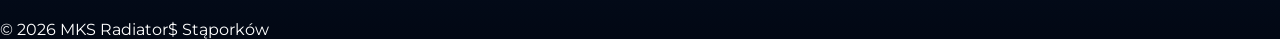
==== commit 83bd0c20: "Update index.html" ====
--- a/index.html
+++ b/index.html
@@ -211,7 +211,7 @@
 <h2>📰 Aktualności</h2>
 
 
-<div class="news-container">
+<div class="news-container" id="newsContainer">
 
 
 
